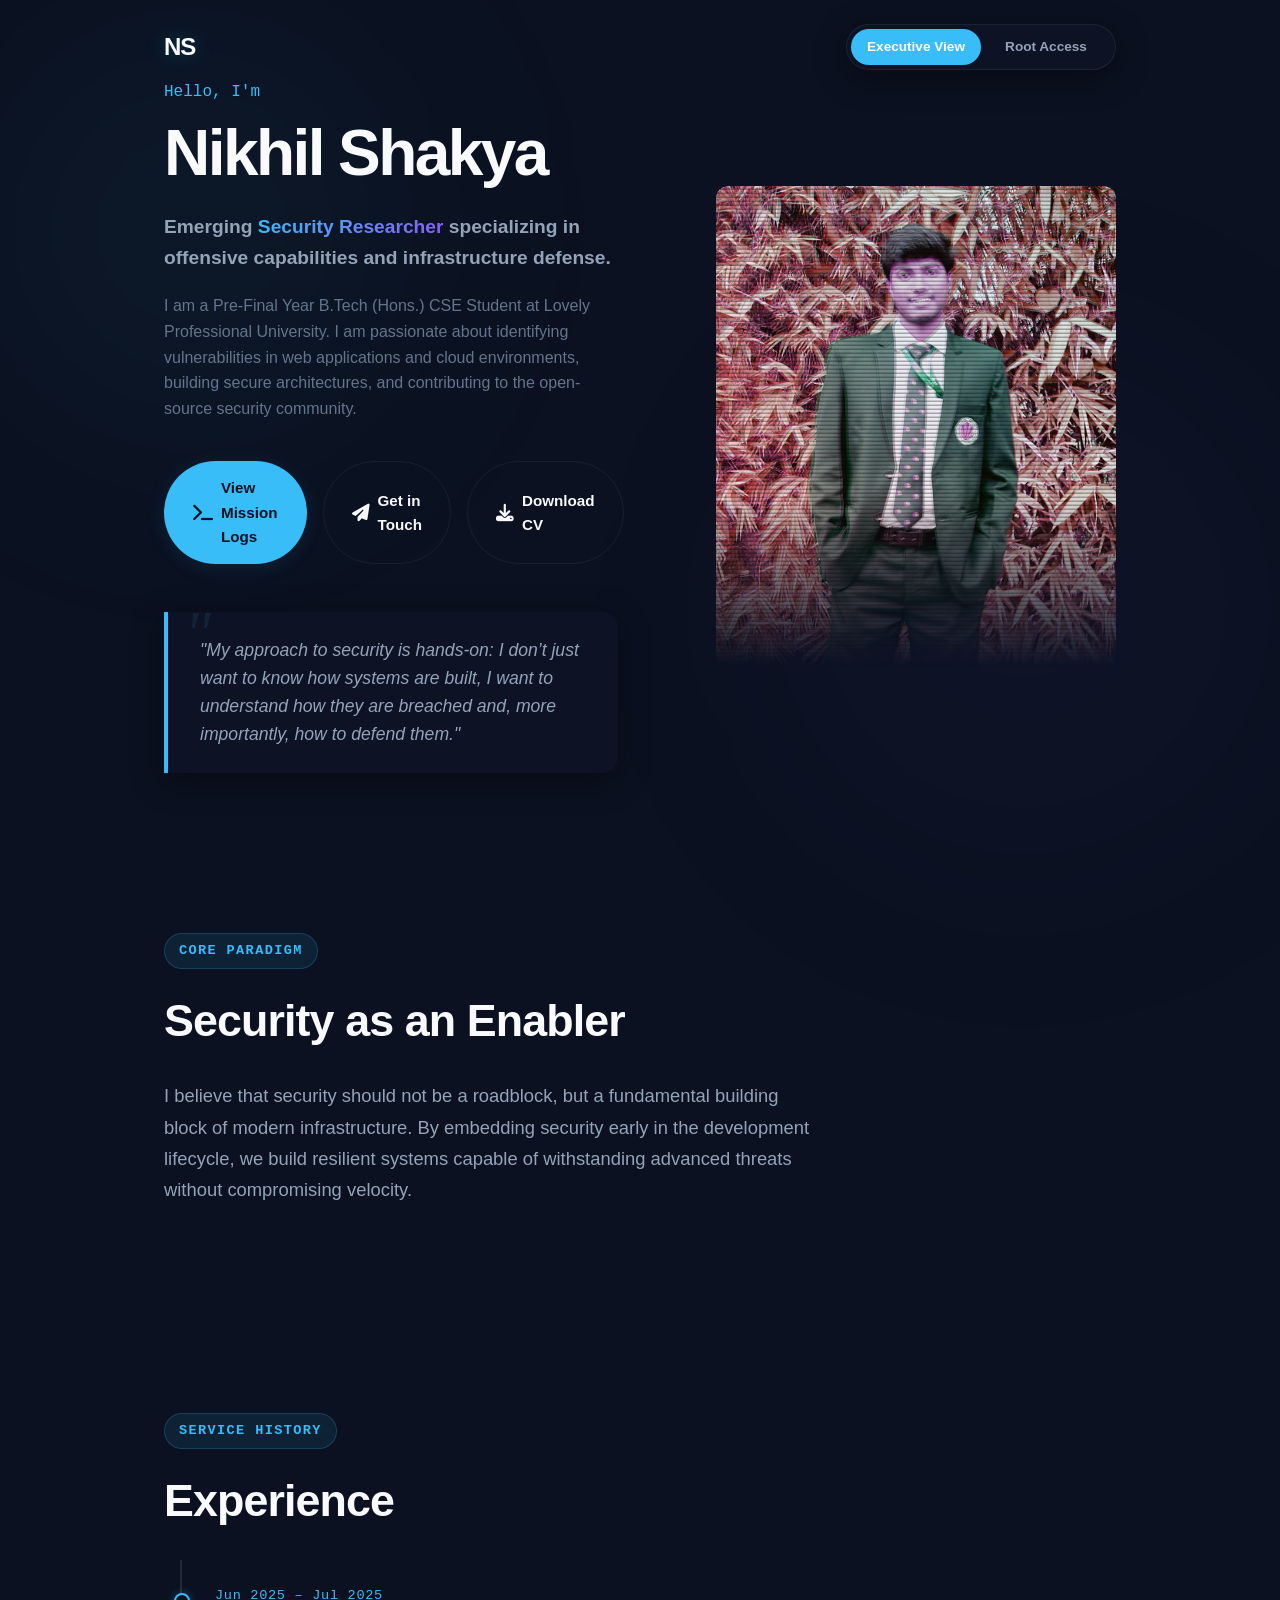
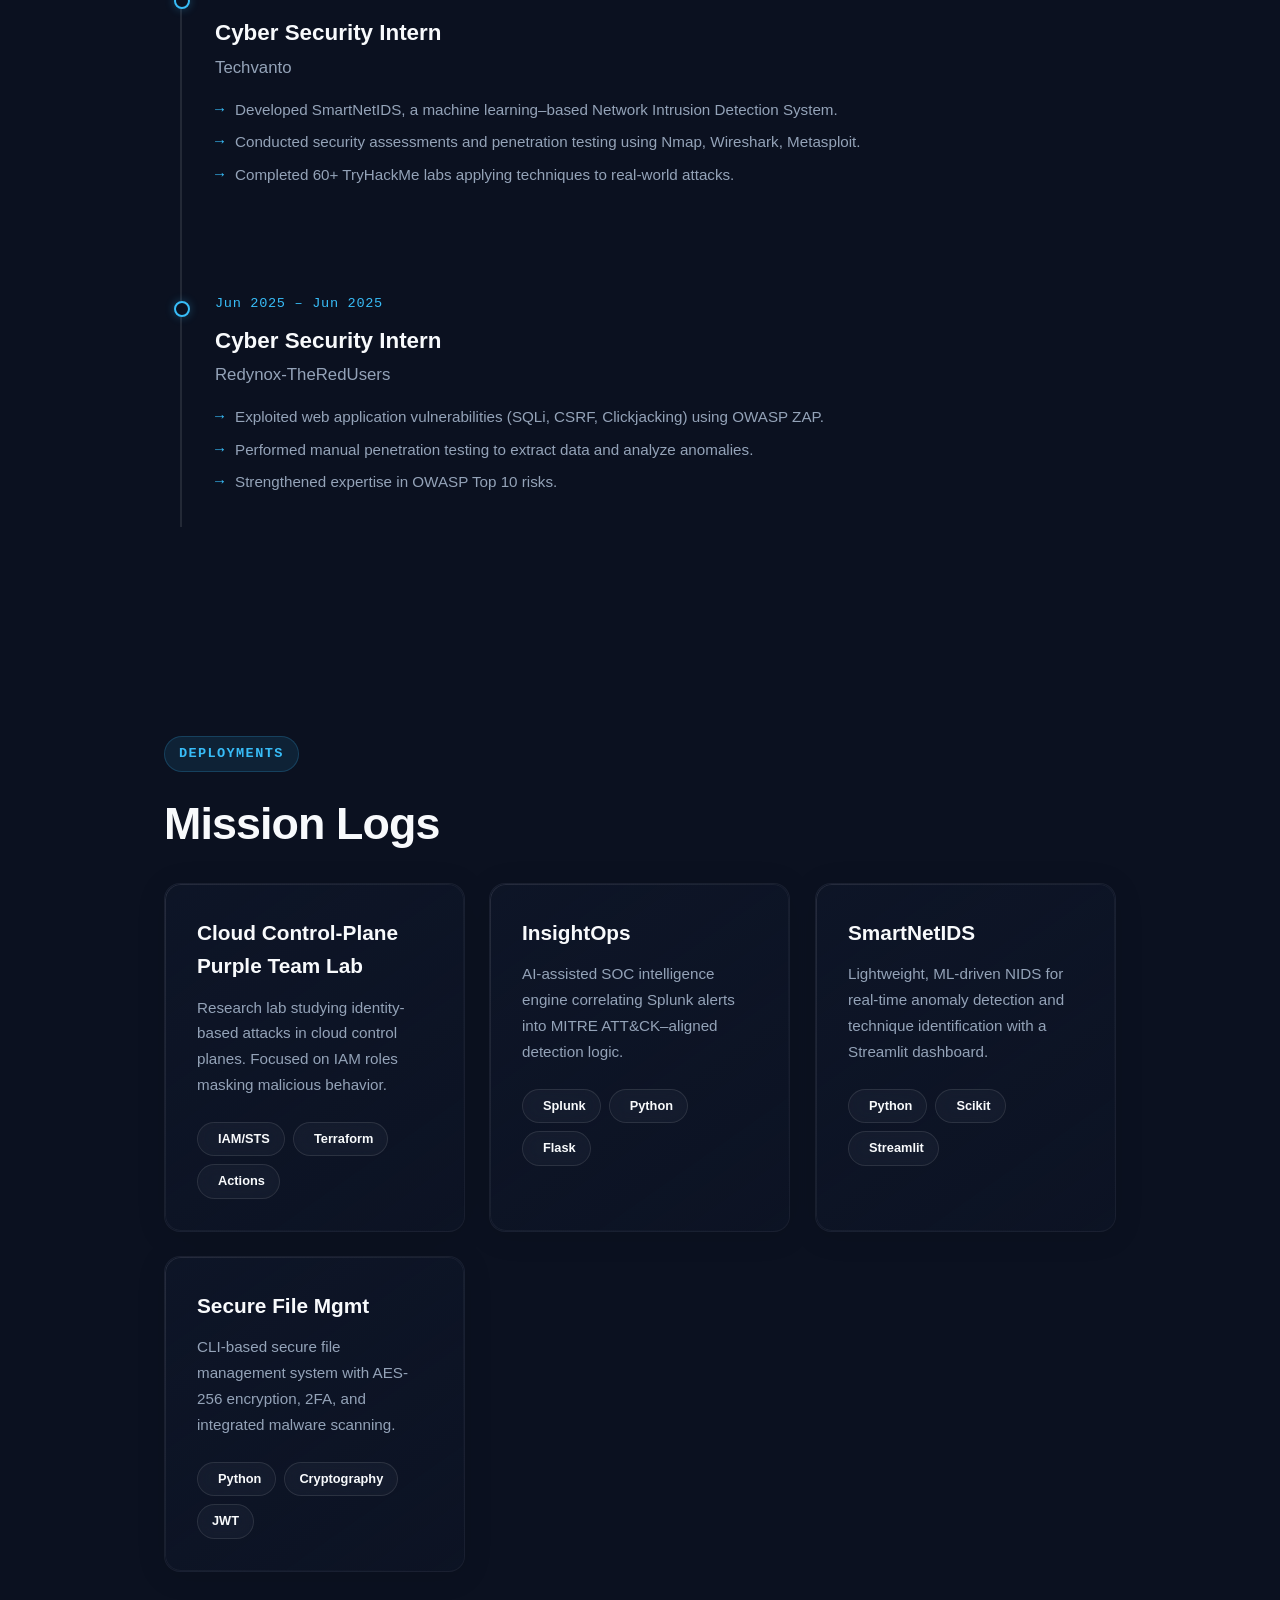
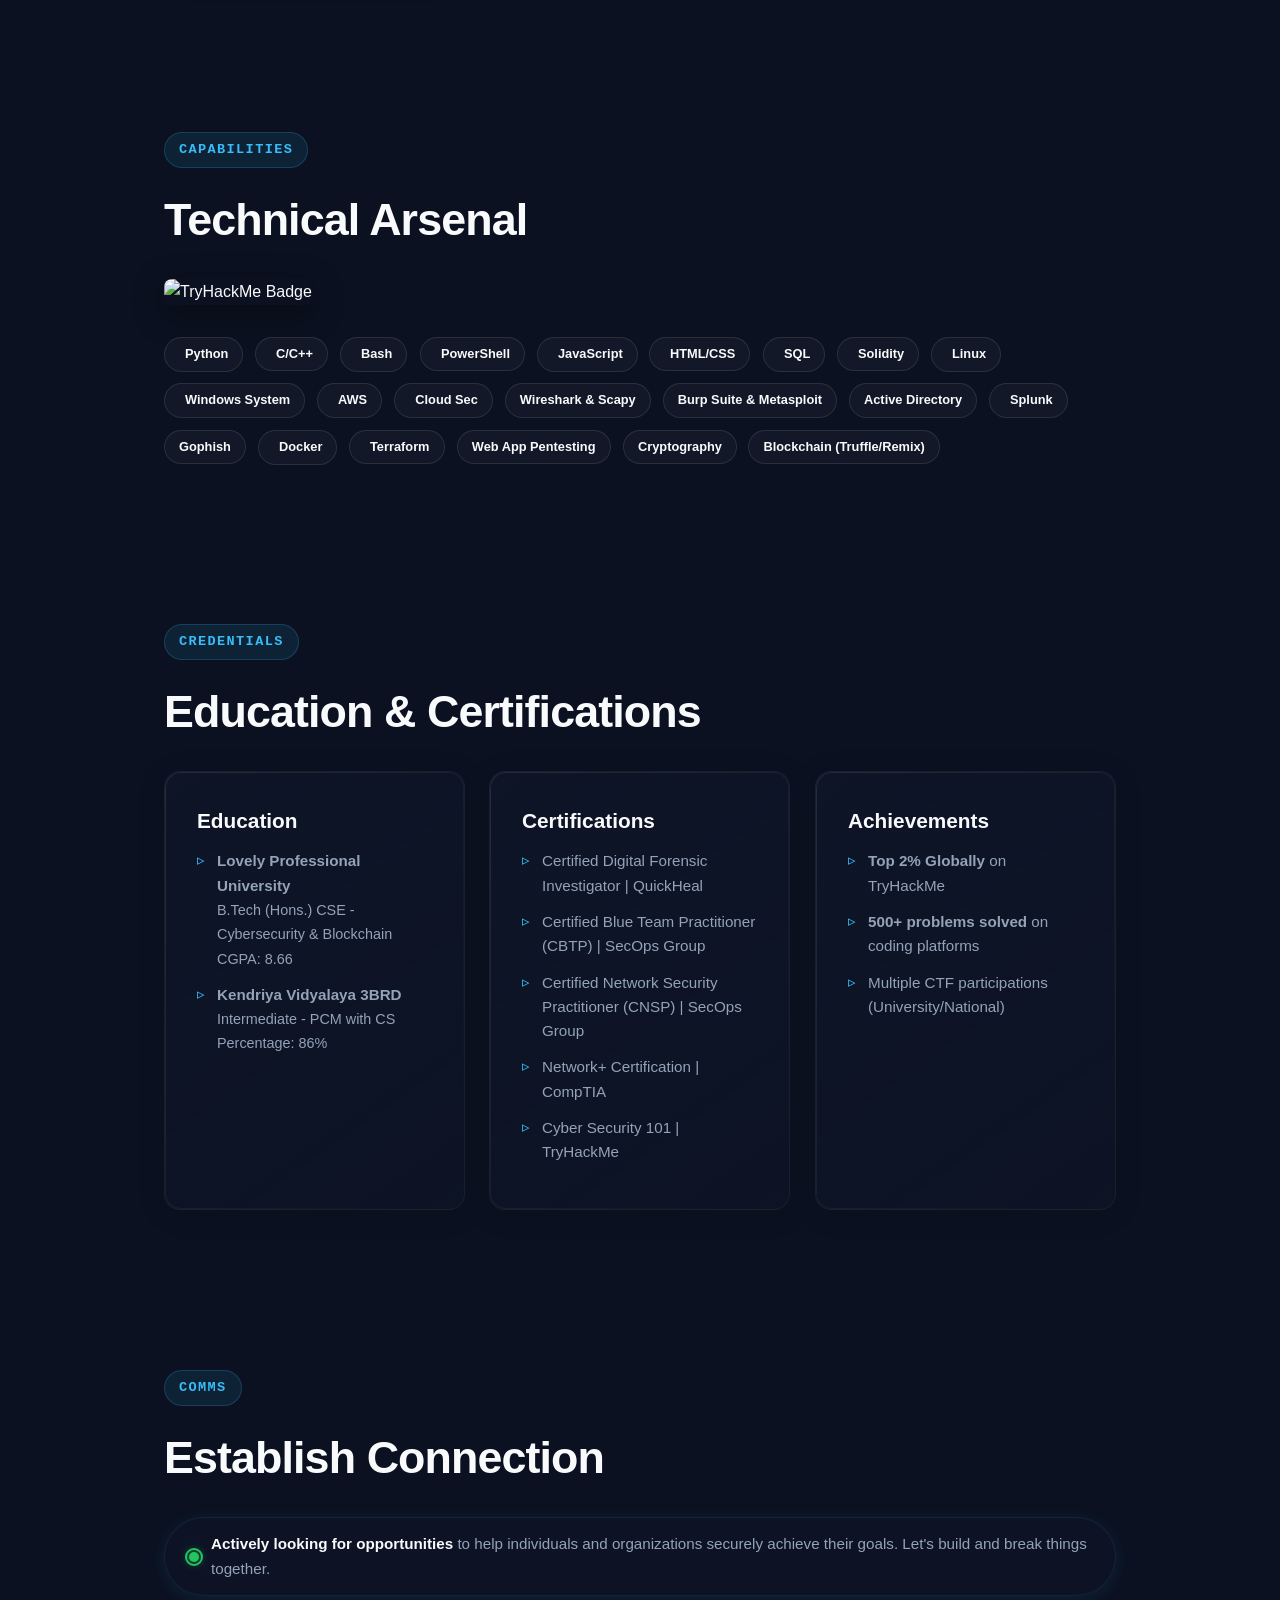
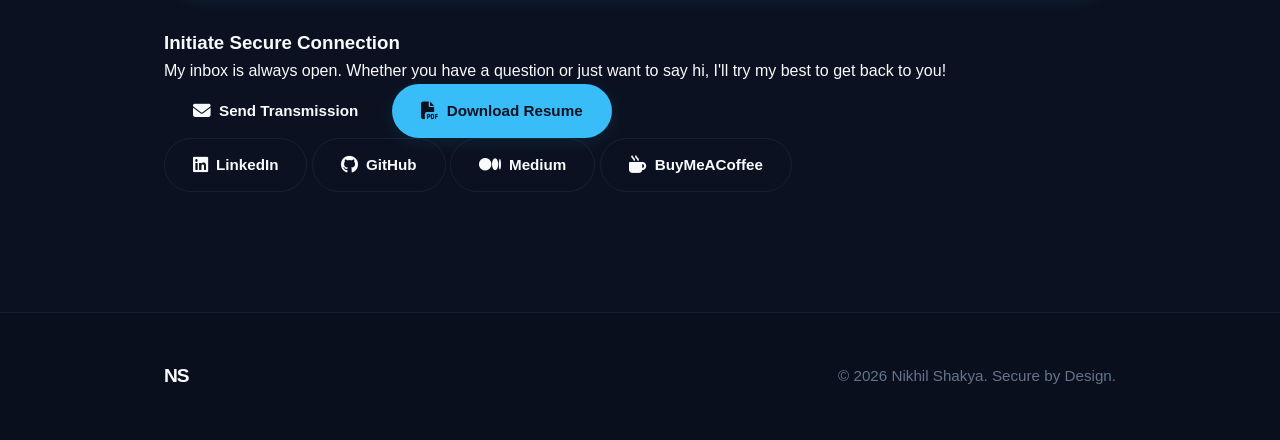
==== index.html @ d19424cf "feat: add 'Get in Touch' button and ensure CV opens in new tab" ====
<!DOCTYPE html>
<html lang="en">

<head>
    <meta charset="UTF-8">
    <meta name="viewport" content="width=device-width, initial-scale=1.0">
    <!-- Security Headers (Fallback for non-Netlify hosting) -->
    <meta http-equiv="Content-Security-Policy"
        content="default-src 'self'; style-src 'self' 'unsafe-inline' https://fonts.googleapis.com https://cdn.jsdelivr.net https://cdnjs.cloudflare.com; font-src 'self' https://fonts.gstatic.com https://cdnjs.cloudflare.com https://cdn.jsdelivr.net; img-src 'self' data: https://tryhackme-badges.s3.amazonaws.com https://cdn.jsdelivr.net; script-src 'self';">
    <meta name="referrer" content="strict-origin-when-cross-origin">
    <meta http-equiv="X-XSS-Protection" content="1; mode=block">
    <meta http-equiv="X-Content-Type-Options" content="nosniff">
    <title>Nikhil Shakya | Aspiring Security Professional</title>
    <!-- Manifest for PWA Offline Support -->
    <link rel="manifest" href="manifest.json">
    <!-- Favicon & Touch Icons -->
    <link rel="icon" type="image/png" href="assets/favicon.png">
    <link rel="apple-touch-icon" href="assets/favicon.png">
    
    <!-- Open Graph SEO Details -->
    <meta property="og:title" content="Nikhil Shakya | Aspiring Security Professional">
    <meta property="og:description" content="Portfolio of Nikhil Shakya, a Pre-Final Year CSE Student specializing in Cloud Security, Pentesting, and IAM.">
    <meta property="og:image" content="https://0xlunatic.github.io/assets/og-image.png">
    <meta property="og:url" content="https://0xlunatic.github.io/">
    <meta property="og:type" content="website">
    <meta name="twitter:card" content="summary_large_image">
    <meta name="twitter:image" content="https://0xlunatic.github.io/assets/og-image.png">
    <link rel="stylesheet" href="style.css">
    <link
        href="https://fonts.googleapis.com/css2?family=Fira+Code:wght@400;600&family=Inter:wght@400;500;600;800&display=swap"
        rel="stylesheet">
    <link rel="stylesheet" type="text/css" href="https://cdn.jsdelivr.net/gh/devicons/devicon@latest/devicon.min.css" />
    <link rel="stylesheet" href="https://cdnjs.cloudflare.com/ajax/libs/font-awesome/6.4.0/css/all.min.css">
</head>

<body>
    <!-- Scroll Progress HUD -->
    <div class="scroll-progress" id="scrollProgress"></div>

    <!-- Loader -->
    <div id="loader" class="loader">
        <div class="loader-content">
            <div class="loader-bar"></div>
            <div class="loader-text">Initializing Identity Protocol...</div>
        </div>
    </div>

    <!-- Cursor Glow -->
    <div id="cursorGlow" class="cursor-glow"></div>

    <!-- Navigation / Mode Toggle -->
    <nav class="navbar" id="nav">
        <div class="nav-content">
            <div class="brand">NS</div>
            <div class="nav-controls">
                <button id="terminalBtn" class="magnetic root-only-btn" title="Open Terminal Emulator">
                    <svg viewBox="0 0 24 24" width="20" height="20" stroke="currentColor" stroke-width="2" fill="none">
                        <polyline points="4 17 10 11 4 5"></polyline>
                        <line x1="12" y1="19" x2="20" y2="19"></line>
                    </svg>
                </button>
                <div class="toggle-container magnetic">
                    <input type="checkbox" id="mode-toggle" class="toggle-checkbox">
                    <label for="mode-toggle" class="toggle-label">
                        <span class="toggle-text exec-text">Executive View</span>
                        <span class="toggle-text root-text">Root Access</span>
                        <div class="toggle-slider"></div>
                    </label>
                </div>
            </div>
        </div>
    </nav>

    <!-- Main Content -->
    <main class="container">
        <!-- Hero Section -->
        <section class="section hero scroll-reveal">
            <div class="hero-content">
                <div class="view-executive">
                    <p class="hero-greeting">Hello, I'm</p>
                    <h1 class="hero-title">Nikhil Shakya</h1>
                    <h2 class="hero-subtitle">Emerging <span class="gradient-text">Security Researcher</span> specializing in offensive capabilities and infrastructure defense.</h2>
                    <p class="hero-intro">I am a Pre-Final Year B.Tech (Hons.) CSE Student at Lovely Professional University. I am passionate about identifying vulnerabilities in web applications and cloud environments, building secure architectures, and contributing to the open-source security community.</p>
                    <div class="hero-actions">
                        <a href="#projects" class="btn btn-primary magnetic"><i class="fas fa-terminal blink"></i> View Mission Logs</a>
                        <a href="#contact" class="btn btn-ghost magnetic"><i class="fas fa-paper-plane"></i> Get in Touch</a>
                        <a href="./assets/Nikhil_Shakya_CV.pdf" target="_blank" rel="noopener noreferrer" class="btn btn-ghost magnetic"><i class="fas fa-download"></i> Download CV</a>
                    </div>
                    <div class="hero-quote scroll-reveal">
                        "My approach to security is hands-on: I don’t just want to know how systems are built, I want to
                        understand how they are breached and, more importantly, how to defend them."
                    </div>
                </div>

                <div class="view-root">
                    <div class="terminal-block">
                        <div class="term-header">
                            <span class="dot red"></span><span class="dot yellow"></span><span class="dot green"></span>
                            <span class="term-title">bash - aws_iam_policy.json</span>
                        </div>
                        <div class="term-body" data-typewriter>
                            {
  "Version": "2012-10-17",
  "Statement": [
    {
      "Effect": "Allow",
      "Principal": { "User": "Candidate_Nikhil_Shakya" },
      "Action": [
        "placement:DemonstrateExcellence",
        "internship:LearnAndAdapt",
        "security:ProtectSystems"
      ],
      "Resource": "arn:aws:enterprise::systems/*"
    }
  ]
}</div><span class="typewriter-cursor">_</span>
                    </div>
                </div>
            </div>

            <!-- Hero Portrait -->
            <div class="hero-visual">
                <div class="cyber-portrait" style="--portrait: url('assets/portrait.jpg');">
                    <img src="assets/portrait.jpg" alt="Nikhil Shakya" class="portrait-base" loading="lazy" />
                    <div class="portrait-overlay"></div>
                    <div class="scanlines"></div>
                </div>
            </div>
        </section>

        <!-- Philosophy Section -->
        <section id="philosophy" class="section scroll-reveal">
            <div class="section-label">Core Paradigm</div>
            <div class="view-executive">
                <h2 class="section-title">Security as an Enabler</h2>
                <p class="section-desc">I believe that security should not be a roadblock, but a fundamental building
                    block of modern infrastructure. By embedding security early in the development lifecycle, we build
                    resilient systems capable of withstanding advanced threats without compromising velocity.</p>
            </div>
            <div class="view-root">
                <h2 class="section-title">core_truth.md</h2>
                <div class="term-output">
                    <span class="cmd-line">root@ns-sec:~$</span> cat philosophy.txt<br>
                    <span class="output-green">[+] Analysis complete.</span><br>
                    Security is a continuous state of structured paranoia.<br>
                    To defend a system, you must first understand how to break it.<br>
                    Shift-left is mandatory. Perimeter defense is obsolete.<br>
                    Assume breach. Validate everything. Trust minimal.
                </div>
            </div>
        </section>

        <!-- Experience Section -->
        <section id="experience" class="section scroll-reveal">
            <div class="section-label">Service History</div>
            <h2 class="section-title">Experience</h2>

            <div class="view-executive">
                <div class="timeline">
                    <div class="timeline-item">
                        <div class="timeline-meta">Jun 2025 – Jul 2025</div>
                        <h3 class="timeline-title">Cyber Security Intern</h3>
                        <div class="timeline-org">Techvanto</div>
                        <ul class="timeline-details">
                            <li>Developed SmartNetIDS, a machine learning–based Network Intrusion Detection System.</li>
                            <li>Conducted security assessments and penetration testing using Nmap, Wireshark,
                                Metasploit.</li>
                            <li>Completed 60+ TryHackMe labs applying techniques to real-world attacks.</li>
                        </ul>
                    </div>
                    <div class="timeline-item">
                        <div class="timeline-meta">Jun 2025 – Jun 2025</div>
                        <h3 class="timeline-title">Cyber Security Intern</h3>
                        <div class="timeline-org">Redynox-TheRedUsers</div>
                        <ul class="timeline-details">
                            <li>Exploited web application vulnerabilities (SQLi, CSRF, Clickjacking) using OWASP ZAP.
                            </li>
                            <li>Performed manual penetration testing to extract data and analyze anomalies.</li>
                            <li>Strengthened expertise in OWASP Top 10 risks.</li>
                        </ul>
                    </div>
                </div>
            </div>

            <div class="view-root">
                <div class="term-output">
                    <span class="cmd-line">root@ns-sec:~$</span> tail -n 10 /var/log/career.log<br>
                    <span class="output-green">[Techvanto]</span> 2025-06: Developed ML-based IDS. Executed pentesting
                    with Nmap/Metasploit. Completed 60+ THM labs.<br>
                    <span class="output-green">[Redynox]</span> 2025-06: Exploited OWASP Top 10 web vulnerabilities
                    (SQLi, CSRF). Analyzed application security posture.
                </div>
            </div>
        </section>

        <!-- Projects Section -->
        <section id="projects" class="section scroll-reveal">
            <div class="section-label">Deployments</div>
            <h2 class="section-title">Mission Logs</h2>

            <div class="grid">
                <!-- Project 1 -->
                <div class="card service-card scroll-reveal">
                    <div class="view-executive">
                        <h3>Cloud Control-Plane Purple Team Lab</h3>
                        <p>Research lab studying identity-based attacks in cloud control planes. Focused on IAM roles
                            masking malicious behavior.</p>
                        <div class="tags">
                            <span><i class="devicon-amazonwebservices-plain-wordmark"></i> IAM/STS</span>
                            <span><i class="devicon-terraform-plain"></i> Terraform</span>
                            <span><i class="devicon-githubactions-plain"></i> Actions</span>
                        </div>
                    </div>
                    <div class="view-root">
                        <h3>target_01: PurpleCloud</h3>
                        <div class="term-output small">
                            [EXEC] init DevOps Pipeline<br>
                            > Provisioning EC2 & S3<br>
                            > Emulating IAM AssumeRole<br>
                            <span class="output-red">ALERT: Identity misuse detected in CloudTrail.</span>
                        </div>
                    </div>
                </div>

                <!-- Project 2 -->
                <a href="https://github.com/Nikhil0905/InsightOps" target="_blank" rel="noopener noreferrer"
                    class="card service-card scroll-reveal">
                    <div class="view-executive">
                        <h3>InsightOps</h3>
                        <p>AI-assisted SOC intelligence engine correlating Splunk alerts into MITRE ATT&CK–aligned
                            detection logic.</p>
                        <div class="tags">
                            <span><i class="devicon-splunk-original"></i> Splunk</span>
                            <span><i class="devicon-python-plain"></i> Python</span>
                            <span><i class="devicon-flask-plain"></i> Flask</span>
                        </div>
                    </div>
                    <div class="view-root">
                        <h3>target_02: InsightOps</h3>
                        <div class="term-output small">
                            [EXEC] init HEC Pipeline<br>
                            > Ingesting Splunk alerts<br>
                            > Evaluating risk score (0-100)<br>
                            <span class="output-red">ALERT: Exploit attempt mitigated.</span>
                        </div>
                    </div>
                </a>

                <!-- Project 3 -->
                <a href="https://github.com/Nikhil0905/SmartNetIDS" target="_blank" rel="noopener noreferrer"
                    class="card service-card scroll-reveal">
                    <div class="view-executive">
                        <h3>SmartNetIDS</h3>
                        <p>Lightweight, ML-driven NIDS for real-time anomaly detection and technique identification with
                            a Streamlit dashboard.</p>
                        <div class="tags">
                            <span><i class="devicon-python-plain"></i> Python</span>
                            <span><i class="devicon-scikitlearn-plain"></i> Scikit</span>
                            <span><i class="devicon-streamlit-plain"></i> Streamlit</span>
                        </div>
                    </div>
                    <div class="view-root">
                        <h3>target_03: SmartNetIDS</h3>
                        <div class="term-output small">
                            Loading Isolation Forest...<br>
                            Capturing interface eth0<br>
                            Analyzing pcap payloads...<br>
                            <span class="output-green">Traffic baseline normal.</span>
                        </div>
                    </div>
                </a>

                <!-- Project 4 -->
                <a href="https://github.com/Nikhil0905/Secure-File-Management-System" target="_blank" rel="noopener noreferrer"
                    class="card service-card scroll-reveal">
                    <div class="view-executive">
                        <h3>Secure File Mgmt</h3>
                        <p>CLI-based secure file management system with AES-256 encryption, 2FA, and integrated malware
                            scanning.</p>
                        <div class="tags">
                            <span><i class="devicon-python-plain"></i> Python</span>
                            <span>Cryptography</span>
                            <span>JWT</span>
                        </div>
                    </div>
                    <div class="view-root">
                        <h3>target_04: SecureFS</h3>
                        <div class="term-output small">
                            > Generating session JWT<br>
                            > Verifying Pyotp 2FA<br>
                            > Encrypting blob (AES-256)<br>
                            status: CIPHERTEXT_SECURE
                        </div>
                    </div>
                </a>
            </div>
        </section>

        <!-- Skills Section -->
        <section id="skills" class="section scroll-reveal">
            <div class="section-label">Capabilities</div>
            <h2 class="section-title">Technical Arsenal</h2>

            <div class="view-executive">
                <div class="thm-container">
                    <a href="https://tryhackme.com/p/0xLunatic" target="_blank" rel="noopener noreferrer">
                        <img src="https://tryhackme-badges.s3.amazonaws.com/0xLunatic.png" alt="TryHackMe Badge"
                            class="thm-badge" loading="lazy" />
                    </a>
                </div>
                <div class="skill-tags">
                    <span><i class="devicon-python-plain colored"></i> Python</span>
                    <span><i class="devicon-cplusplus-plain colored"></i> C/C++</span>
                    <span><i class="devicon-bash-plain colored"></i> Bash</span>
                    <span><i class="devicon-powershell-plain colored"></i> PowerShell</span>
                    <span><i class="devicon-javascript-plain colored"></i> JavaScript</span>
                    <span><i class="devicon-html5-plain colored"></i> HTML/CSS</span>
                    <span><i class="devicon-azuresqldatabase-plain colored"></i> SQL</span>
                    <span><i class="devicon-solidity-plain colored"></i> Solidity</span>
                    <span><i class="devicon-linux-plain colored"></i> Linux</span>
                    <span><i class="devicon-windows8-original colored"></i> Windows System</span>
                    <span><i class="devicon-amazonwebservices-plain-wordmark colored"></i> AWS</span>
                    <span><i class="devicon-googlecloud-plain colored"></i> Cloud Sec</span>
                    <span>Wireshark & Scapy</span>
                    <span>Burp Suite & Metasploit</span>
                    <span>Active Directory</span>
                    <span><i class="devicon-splunk-original colored"></i> Splunk</span>
                    <span>Gophish</span>
                    <span><i class="devicon-docker-plain colored"></i> Docker</span>
                    <span><i class="devicon-terraform-plain colored"></i> Terraform</span>
                    <span>Web App Pentesting</span>
                    <span>Cryptography</span>
                    <span>Blockchain (Truffle/Remix)</span>
                </div>
            </div>

            <div class="view-root">
                <div class="terminal-block">
                    <div class="term-header">
                        <span class="dot red"></span><span class="dot yellow"></span><span class="dot green"></span>
                        <span class="term-title">nmap -sV -p- nikhil.local</span>
                    </div>
                    <div class="term-body" data-typewriter>
                        Starting Nmap 7.93 ( https://nmap.org )
                        Nmap scan report for target (127.0.0.1)
                        Host is up (0.00013s latency).

                        PORT STATE SERVICE VERSION
                        22/tcp open ssh Scripting / Bash / PowerShell
                        80/tcp open http Web App Pentesting / OWASP
                        443/tcp open https Applied Cryptography / AES-256
                        53/tcp open domain Networking / Wireshark / Scapy
                        3306/tcp open mysql DBMS / SQL Integration
                        8080/tcp open proxy Burp Suite / Metasploit
                        8443/tcp open kubernetes DevOps / Docker / Terraform
                        8545/tcp open rpc Blockchain / Solidity / Truffle
                        9090/tcp open zeus-admin Cloud Infra (AWS / AD / Splunk)

                        Nmap done: 1 IP address (1 host up) scanned in 1.42 seconds</div><span
                        class="typewriter-cursor">_</span>
                </div>
            </div>
        </section>

        <!-- Certifications & Education Section -->
        <section id="education" class="section scroll-reveal">
            <div class="section-label">Credentials</div>
            <h2 class="section-title">Education & Certifications</h2>

            <div class="grid">
                <!-- Education -->
                <div class="card service-card scroll-reveal">
                    <div class="view-executive">
                        <h3>Education</h3>
                        <ul class="simple-list">
                            <li>
                                <strong>Lovely Professional University</strong><br>
                                <span style="font-size:0.9rem; color:var(--text-secondary);">B.Tech (Hons.) CSE -
                                    Cybersecurity & Blockchain<br>CGPA: 8.66</span>
                            </li>
                            <li style="margin-top:12px;">
                                <strong>Kendriya Vidyalaya 3BRD</strong><br>
                                <span style="font-size:0.9rem; color:var(--text-secondary);">Intermediate - PCM with
                                    CS<br>Percentage: 86%</span>
                            </li>
                        </ul>
                    </div>
                    <div class="view-root">
                        <h3>sys.edu_records</h3>
                        <div class="term-output small">
                            [LPU] B.Tech CSE sec/blockchain<br>
                            => Status: ACTIVE<br>
                            => Hash_Score: 8.66<br><br>
                            [KV] Intermediate PCM<br>
                            => Status: VERIFIED (86%)
                        </div>
                    </div>
                </div>

                <!-- Certifications -->
                <div class="card service-card scroll-reveal">
                    <div class="view-executive">
                        <h3>Certifications</h3>
                        <ul class="simple-list">
                            <li>Certified Digital Forensic Investigator | QuickHeal</li>
                            <li>Certified Blue Team Practitioner (CBTP) | SecOps Group</li>
                            <li>Certified Network Security Practitioner (CNSP) | SecOps Group</li>
                            <li>Network+ Certification | CompTIA</li>
                            <li>Cyber Security 101 | TryHackMe</li>
                        </ul>
                    </div>
                    <div class="view-root">
                        <h3>sys.certs</h3>
                        <div class="term-output small">
                            Importing trust anchors...<br>
                            - root_CDFI: QuickHeal (Trusted)<br>
                            - root_CBTP: SecOps (Trusted)<br>
                            - root_CNSP: SecOps (Trusted)<br>
                            - root_Network+: CompTIA (Trusted)<br>
                            Digital signatures valid.
                        </div>
                    </div>
                </div>

                <!-- Achievements -->
                <div class="card service-card scroll-reveal">
                    <div class="view-executive">
                        <h3>Achievements</h3>
                        <ul class="simple-list">
                            <li><strong>Top 2% Globally</strong> on TryHackMe</li>
                            <li><strong>500+ problems solved</strong> on coding platforms</li>
                            <li>Multiple CTF participations (University/National)</li>
                        </ul>
                    </div>
                    <div class="view-root">
                        <h3>sys.metrics</h3>
                        <div class="term-output small">
                            > Querying global_rank...<br>
                            <span class="output-green">TryHackMe: Top 2%</span><br>
                            > Parsing algo_stats...<br>
                            <span class="output-green">Problems Solved: >500</span><br>
                            > CTF flags captured: MULTIPLE
                        </div>
                    </div>
                </div>
            </div>
        </section>

        <!-- Contact Section -->
        <section id="contact" class="section scroll-reveal">
            <div class="section-label">Comms</div>
            <h2 class="section-title">Establish Connection</h2>

            <div class="view-executive">
                <div class="status-pill status-pill-glow">
                    <span class="status-pulse"></span>
                    <span class="status-text"><strong>Actively looking for opportunities</strong> to help individuals
                        and organizations securely achieve their goals. Let's build and break things together.</span>
                </div>
                <div class="contact-card reveal">
                    <h3>Initiate Secure Connection</h3>
                    <p>My inbox is always open. Whether you have a question or just want to say hi, I'll try my best to get back to you!</p>
                    <a href="mailto:nikhilshakya0905@gmail.com" class="btn btn-outline magnetic"><i class="fas fa-envelope"></i> Send Transmission</a>
                    <a href="assets/Nikhil_Shakya_CV.pdf" class="btn btn-primary magnetic" download><i class="fas fa-file-pdf"></i> Download Resume</a>
                </div>    <a href="https://linkedin.com/in/nikhilshakya0905/" class="btn btn-ghost magnetic" target="_blank" rel="noopener noreferrer"><i
                            class="fa-brands fa-linkedin"></i> LinkedIn</a>
                    <a href="https://github.com/Nikhil0905/" class="btn btn-ghost magnetic" target="_blank" rel="noopener noreferrer"><i
                            class="fa-brands fa-github"></i> GitHub</a>
                    <a href="https://medium.com/@nikhilshakya0905" class="btn btn-ghost magnetic" target="_blank" rel="noopener noreferrer"><i
                            class="fa-brands fa-medium"></i> Medium</a>
                    <a href="https://buymeacoffee.com/0xlunatic" class="btn btn-ghost magnetic" target="_blank" rel="noopener noreferrer"><i
                            class="fa-solid fa-mug-hot"></i> BuyMeACoffee</a>
                </div>
            </div>

            <div class="view-root">
                <div class="term-output">
                    <span class="cmd-line">root@ns-sec:~$</span> nc -zv contact.ns.local 443<br>
                    Connection to contact.ns.local 443 port [tcp/https] succeeded!<br>
                    > <span class="output-green">Status: OPEN_FOR_OPS</span><br>
                    > <a href="mailto:nikhilshakya0905@gmail.com" class="output-green">[ initiate SMTP payload :
                        nikhilshakya0905@gmail.com ]</a><br>
                    > <a href="tel:+919872408318" class="output-green">[ initiate voice comms: +91-9872408318 ]</a><br>
                    > <a href="https://github.com/Nikhil0905/" class="output-green">[ clone remote repository ]</a>
                </div>
            </div>
        </section>
    </main>

    <!-- Interactive Terminal Overlay -->
    <div id="terminalOverlay" class="terminal-overlay">
        <div class="terminal-window">
            <div class="terminal-titlebar">
                <div class="terminal-dots">
                    <span></span><span></span><span></span>
                </div>
                <div class="terminal-title">nikhil@root-access ~ </div>
                <button id="terminalClose" class="terminal-close">&times;</button>
            </div>
            <div class="terminal-body" id="terminalBody">
                <div id="terminalOutput" class="terminal-output"></div>
                <div class="terminal-input-line">
                    <span class="terminal-prompt">
                        <span class="prompt-user">guest@ns</span>:<span class="prompt-path">~</span>$
                    </span>
                    <input type="text" id="terminalInput" class="terminal-input" autocomplete="off" spellcheck="false"
                        autofocus>
                </div>
            </div>
        </div>
    </div>

    <!-- Footer -->
    <footer class="footer">
        <div class="container footer-inner">
            <div class="footer-logo">NS</div>
            <div class="footer-copy">&copy; 2026 Nikhil Shakya. Secure by Design.</div>
        </div>
    </footer>

    <script src="script.js"></script>

    <!-- [HONEYPOT] Hidden Admin Portal Reference for automated scanners to find -->
    <!-- <a href="/admin-portal.html" style="display:none;" rel="nofollow">Admin Portal</a> -->
</body>

</html>
---- style.css ----
/* 
   THEME TOKENS 
*/
:root {
    /* Executive View (Midnight Cyber / Premium) */
    --bg: #0b1120;
    --bg-elevated: rgba(30, 41, 59, 0.7);
    --bg-card: rgba(15, 23, 42, 0.6);
    --border: rgba(148, 163, 184, 0.1);
    --border-hover: rgba(56, 18df, 248, 0.4);
    --text: #f8fafc;
    --text-secondary: #94a3b8;
    --text-muted: #64748b;
    
    --accent: #38bdf8;
    --accent-glow: rgba(56, 189, 248, 0.3);
    --accent-dim: rgba(56, 189, 248, 0.1);
    
    --shadow-card: 0 8px 32px rgba(0, 0, 0, 0.4);
    --shadow-hover: 0 16px 48px rgba(0, 0, 0, 0.6), inset 0 1px 1px rgba(255, 255, 255, 0.05);

    --font-sans: 'Inter', sans-serif;
    --font-mono: 'Fira Code', monospace;
    
    --cursor-glow: rgba(56, 189, 248, 0.15);
}

body.root-access {
    /* Root Access View (Dark/Hacker) */
    --bg: #050505;
    --bg-elevated: #0a0a0a;
    --bg-card: #0f0f0f;
    --border: rgba(0, 255, 0, 0.15);
    --border-hover: rgba(0, 255, 0, 0.4);
    --text: #e2e8f0;
    --text-secondary: #94a3b8;
    --text-muted: #475569;

    --accent: #00ff00;
    --accent-glow: rgba(0, 255, 0, 0.25);
    --accent-dim: rgba(0, 255, 0, 0.1);

    --shadow-card: 0 4px 24px rgba(0, 255, 0, 0.03);
    --shadow-hover: 0 16px 48px rgba(0, 255, 0, 0.12);
    
    --cursor-glow: rgba(0, 255, 0, 0.06);
}

/* BASE STYLES & VARIABLES */
::-webkit-scrollbar { width: 8px; }
::-webkit-scrollbar-track { background: var(--bg); }
::-webkit-scrollbar-thumb { background: var(--border); border-radius: 4px; }
::-webkit-scrollbar-thumb:hover { background: var(--accent); }
*, *::before, *::after { margin: 0; padding: 0; box-sizing: border-box; }

html { scroll-behavior: smooth; font-size: 16px; }

body {
    font-family: var(--font-sans);
    background: var(--bg);
    color: var(--text);
    line-height: 1.6;
    overflow-x: hidden;
    transition: background-color 0.4s ease, color 0.4s ease;
    position: relative;
    min-height: 100vh;
}

/* Custom Selection Color */
::selection {
    background: var(--accent);
    color: #0b1120;
}
body.root-access ::selection {
    color: #050505;
}

/* Scroll Progress HUD */
.scroll-progress {
    position: fixed;
    top: 0;
    left: 0;
    width: 0%;
    height: 3px;
    background: var(--accent);
    z-index: 9999;
    box-shadow: 0 0 15px var(--accent);
    transition: width 0.1s ease-out;
}
/* Ambient Background Glows */
body::before, body::after {
    content: ''; position: fixed; z-index: -1; pointer-events: none;
    border-radius: 50%; filter: blur(120px); opacity: 0.5;
    transition: all 0.5s ease;
}
body::before {
    top: -10%; left: -10%; width: 50vw; height: 50vw;
    background: radial-gradient(circle, rgba(56,189,248,0.15), transparent 70%);
}
body::after {
    bottom: -10%; right: -10%; width: 60vw; height: 60vw;
    background: radial-gradient(circle, rgba(139,92,246,0.1), transparent 70%);
}
body.root-access::before { background: radial-gradient(circle, rgba(0,255,0,0.1), transparent 70%); }
body.root-access::after { display: none; }

body.loading { overflow: hidden; }
a { color: inherit; text-decoration: none; }
.container { max-width: 1000px; margin: 0 auto; padding: 0 24px; }

/* GRADIENTS & UTILS */
.gradient-text {
    background: linear-gradient(135deg, var(--accent), #8b5cf6);
    -webkit-background-clip: text;
    -webkit-text-fill-color: transparent;
    background-clip: text;
}
body.root-access .gradient-text {
    background: linear-gradient(135deg, var(--accent), #ff003c);
    -webkit-background-clip: text;
    -webkit-text-fill-color: transparent;
    background-clip: text;
}

/* LOADER */
.loader {
    position: fixed; inset: 0; z-index: 9999;
    background: var(--bg);
    display: flex; align-items: center; justify-content: center;
    transition: opacity 0.8s ease, visibility 0.8s;
}
.loader.done { opacity: 0; visibility: hidden; pointer-events: none; }
.loader-content { text-align: center; }
.loader-bar {
    width: 200px; height: 2px;
    background: var(--border);
    margin: 0 auto 16px; position: relative; overflow: hidden;
}
.loader-bar::after {
    content: ''; position: absolute; left: 0; top: 0; height: 100%; width: 0;
    background: var(--accent);
    animation: loaderFill 1.2s cubic-bezier(0.16,1,0.3,1) forwards;
}
.loader-text {
    font-family: var(--font-mono); font-size: 0.8rem; color: var(--accent);
    letter-spacing: 0.1em; text-transform: uppercase;
}
@keyframes loaderFill { to { width: 100%; } }

/* CURSOR GLOW */
.cursor-glow {
    position: fixed; width: 600px; height: 600px;
    border-radius: 50%; pointer-events: none; z-index: 0;
    background: radial-gradient(circle, var(--cursor-glow) 0%, transparent 60%);
    transform: translate(-50%, -50%);
    opacity: 0; transition: opacity 0.4s, background 0.4s ease;
    will-change: left, top;
}
.cursor-glow.active { opacity: 1; }

/* SCROLL REVEAL - Enhanced with Scale and dynamic blur */
.scroll-reveal {
    opacity: 0; transform: translateY(40px) scale(0.96); filter: blur(8px);
    transition: opacity 0.9s cubic-bezier(0.16,1,0.3,1),
                transform 0.9s cubic-bezier(0.16,1,0.3,1),
                filter 0.9s cubic-bezier(0.16,1,0.3,1);
    will-change: opacity, transform, filter;
}
.scroll-reveal.visible { opacity: 1; transform: translateY(0) scale(1); filter: blur(0); }

/* NAV & TOGGLE */
.navbar {
    position: fixed; top: 0; left: 0; right: 0; z-index: 1000;
    padding: 24px 0; transition: all 0.4s ease;
}
.navbar.scrolled {
    background: var(--bg-card);
    backdrop-filter: blur(16px); -webkit-backdrop-filter: blur(16px);
    padding: 16px 0; border-bottom: 1px solid var(--border);
    box-shadow: 0 4px 30px rgba(0, 0, 0, 0.1);
}
.nav-content {
    max-width: 1000px; margin: 0 auto; padding: 0 24px;
    display: flex; justify-content: space-between; align-items: center;
}
.brand { font-size: 1.5rem; font-weight: 800; letter-spacing: -1px; text-shadow: 0 0 20px var(--accent-glow); }

.nav-controls { display: flex; align-items: center; gap: 16px; }

/* The Toggle */
.toggle-container {
    background: var(--bg-card); border: 1px solid var(--border);
    border-radius: 100px; padding: 4px; display: inline-block;
    box-shadow: var(--shadow-card);
}
.toggle-label {
    display: flex; position: relative; cursor: pointer;
    align-items: center; justify-content: space-between; width: 260px; height: 36px;
}
.toggle-checkbox { display: none; }
.toggle-slider {
    position: absolute; top: 0; left: 0; height: 100%; width: 50%;
    background: var(--accent); border-radius: 100px;
    transition: transform 0.4s cubic-bezier(0.16,1,0.3,1); z-index: 1;
}
.toggle-checkbox:checked + .toggle-label .toggle-slider { transform: translateX(100%); }
.toggle-text {
    flex: 1; text-align: center; z-index: 2; font-size: 0.85rem; font-weight: 600;
    transition: color 0.3s ease;
}
.exec-text { color: #fff; }
.root-text { color: var(--text-secondary); }
.toggle-checkbox:checked + .toggle-label .exec-text { color: var(--text-secondary); }
.toggle-checkbox:checked + .toggle-label .root-text { color: #000; }

body.root-access .toggle-container { background: #000; border-color: rgba(0,255,0,0.3); }

.root-only-btn {
    display: none; background: var(--bg-card); color: var(--accent);
    border: 1px solid var(--border); width: 44px; height: 44px;
    border-radius: 12px; align-items: center; justify-content: center;
    cursor: pointer; transition: all 0.3s ease; box-shadow: var(--shadow-card);
}
body.root-access .root-only-btn { display: flex; }
.root-only-btn:hover { background: var(--accent-dim); transform: scale(1.05); }

/* SECTIONS */
.section { padding: 80px 0; position: relative; z-index: 1; }
.section-label {
    display: inline-block;
    font-family: var(--font-mono); font-size: 0.85rem; font-weight: 600;
    color: var(--accent); text-transform: uppercase; letter-spacing: 0.1em;
    margin-bottom: 16px; padding: 6px 14px;
    background: rgba(56, 189, 248, 0.1);
    border: 1px solid rgba(56, 189, 248, 0.2);
    border-radius: 100px;
}
.section-title { font-size: 2.8rem; font-weight: 800; margin-bottom: 24px; letter-spacing: -0.02em; color: var(--text); }
.section-desc { font-size: 1.15rem; color: var(--text-secondary); max-width: 650px; margin-bottom: 48px; line-height: 1.7; }

/* DUAL MODE LOGIC */
.view-root { display: none; }
body.root-access .view-executive { display: none; }
body.root-access .view-root { display: block; animation: glitchReveal 0.4s ease forwards; }

@keyframes glitchReveal {
    0% { opacity: 0; filter: contrast(200%) hue-rotate(90deg); transform: translate(-2px, 2px); }
    50% { opacity: 0.8; filter: contrast(150%) hue-rotate(0deg); transform: translate(2px, -2px); }
    100% { opacity: 1; filter: none; transform: translate(0); }
}

/* HERO */
.hero { min-height: 90vh; display: flex; align-items: center; justify-content: space-between; gap: 48px; position: relative; }
.hero-content { flex: 1; min-width: 0; }
.hero-visual { flex: 0 0 450px; display: flex; justify-content: flex-end; }

@media (max-width: 1024px) {
    .hero { flex-direction: column; text-align: left; justify-content: center; }
    .hero-visual { display: none; } /* Hide on smaller screens */
}

/* CYBER PORTRAIT FX */
.cyber-portrait {
    position: relative;
    width: 400px;
    height: 480px;
    border-radius: 12px;
    overflow: hidden;
    /* Softly fade the bottom edge into the dark background */
    -webkit-mask-image: linear-gradient(to bottom, black 65%, transparent 100%);
    mask-image: linear-gradient(to bottom, black 65%, transparent 100%);
    box-shadow: 0 0 30px rgba(0, 0, 0, 0.5);
}
.portrait-base {
    width: 100%;
    height: 100%;
    object-fit: cover;
    filter: grayscale(70%) contrast(130%) brightness(80%);
}
.portrait-overlay {
    position: absolute;
    inset: 0;
    /* Red-blue duotone map */
    background: linear-gradient(45deg, rgba(255,0,50,0.3) 0%, rgba(0,200,255,0.3) 100%);
    mix-blend-mode: color; /* Maps to the greyscale beneath */
    pointer-events: none;
}
.scanlines {
    position: absolute;
    inset: 0;
    background: repeating-linear-gradient(
        to bottom,
        transparent 0,
        transparent 2px,
        rgba(0, 0, 0, 0.3) 3px,
        rgba(0, 0, 0, 0.3) 4px
    );
    pointer-events: none;
    z-index: 10;
}
/* RGB Aberration & Glitch */
.cyber-portrait::before, .cyber-portrait::after {
    content: '';
    position: absolute;
    inset: 0;
    background-image: var(--portrait);
    background-size: cover;
    background-position: center;
    mix-blend-mode: screen;
    pointer-events: none;
    opacity: 0.6;
}
.cyber-portrait::before {
    left: 4px;
    filter: hue-rotate(90deg) saturate(200%); /* cyan-ish shifted image */
    animation: glitchAnim 3s infinite linear alternate-reverse;
}
.cyber-portrait::after {
    left: -4px;
    filter: hue-rotate(-90deg) saturate(200%) brightness(1.2); /* red-ish shifted image */
    animation: glitchAnim2 4s infinite linear alternate-reverse;
}

@keyframes glitchAnim {
    0% { clip-path: inset(20% 0 80% 0); transform: translate(-2px, 0); }
    20% { clip-path: inset(60% 0 10% 0); transform: translate(2px, 0); }
    40% { clip-path: inset(40% 0 50% 0); transform: translate(-2px, 0); }
    60% { clip-path: inset(80% 0 5% 0); transform: translate(2px, 0); }
    80% { clip-path: inset(10% 0 70% 0); transform: translate(-1px, 0); }
    100% { clip-path: inset(30% 0 50% 0); transform: translate(1px, 0); }
}
@keyframes glitchAnim2 {
    0% { clip-path: inset(10% 0 60% 0); transform: translate(2px, 0); }
    20% { clip-path: inset(80% 0 5% 0); transform: translate(-2px, 0); }
    40% { clip-path: inset(30% 0 50% 0); transform: translate(2px, 0); }
    60% { clip-path: inset(50% 0 30% 0); transform: translate(-2px, 0); }
    80% { clip-path: inset(5% 0 80% 0); transform: translate(1px, 0); }
    100% { clip-path: inset(70% 0 10% 0); transform: translate(-1px, 0); }
}

.hero-greeting { font-family: var(--font-mono); color: var(--accent); margin-bottom: 12px; display: block; }
.hero-title { font-size: 4rem; font-weight: 800; line-height: 1.1; margin-bottom: 24px; letter-spacing: -0.04em; }
.hero-subtitle { font-size: 1.2rem; color: var(--text-secondary); max-width: 600px; margin-bottom: 20px; }
.hero-intro { font-size: 1rem; color: var(--text-muted); max-width: 580px; margin-bottom: 40px; line-height: 1.6; }

.btn {
    display: inline-flex; align-items: center; justify-content: center; gap: 8px;
    padding: 14px 28px; border-radius: 100px; font-weight: 600; font-size: 0.95rem;
    transition: all 0.4s cubic-bezier(0.16,1,0.3,1); cursor: pointer; border: 1px solid transparent;
}
.btn i { font-size: 1.1rem; }
.btn-primary { background: var(--accent); color: var(--bg); box-shadow: 0 4px 20px var(--accent-dim); }
.btn-primary:hover { transform: translateY(-3px); box-shadow: 0 8px 30px var(--accent-glow); }
.btn-ghost { background: transparent; border-color: var(--border); color: var(--text); }
.btn-ghost:hover { border-color: var(--accent); background: var(--accent-dim); transform: translateY(-3px); }
.hero-actions { display: flex; gap: 16px; margin-bottom: 48px; }

.hero-quote {
    position: relative; padding: 24px 32px; margin-top: 32px; max-width: 600px;
    font-size: 1.1rem; font-style: italic; color: var(--text-secondary);
    background: var(--bg-card); border-left: 4px solid var(--accent);
    border-radius: 0 16px 16px 0; backdrop-filter: blur(16px);
    box-shadow: var(--shadow-card);
}
.hero-quote::before {
    content: '"'; position: absolute; top: -10px; left: 16px;
    font-size: 4rem; font-family: serif; color: var(--accent-dim); line-height: 1; pointer-events: none;
}

/* STATUS PILL */
.status-pill {
    display: inline-flex; align-items: center; gap: 12px;
    background: var(--bg-card); border: 1px solid var(--border);
    padding: 14px 24px; border-radius: 100px; margin-bottom: 32px;
    font-size: 0.95rem; color: var(--text-secondary);
    box-shadow: var(--shadow-card); backdrop-filter: blur(8px);
}
.status-pill-glow { border-color: var(--accent-dim); box-shadow: 0 4px 20px var(--accent-dim); }
.status-pulse {
    width: 10px; height: 10px; background: #22c55e; border-radius: 50%;
    position: relative; flex-shrink: 0; box-shadow: 0 0 10px #22c55e;
}
.status-pulse::after {
    content: ''; position: absolute; inset: -4px;
    border: 2px solid #22c55e; border-radius: 50%;
    animation: statusPulse 2s infinite cubic-bezier(0.16,1,0.3,1);
}
@keyframes statusPulse {
    0% { transform: scale(1); opacity: 1; }
    100% { transform: scale(2.5); opacity: 0; }
}
.status-text strong { color: var(--text); }

/* TERMINAL BLOCKS (Static ones in sections) */
.terminal-block {
    background: var(--bg-card); border: 1px solid var(--border); border-radius: 12px;
    overflow: hidden; font-family: var(--font-mono); font-size: 0.9rem;
    box-shadow: var(--shadow-card);
}
.term-header {
    background: rgba(255, 255, 255, 0.05); border-bottom: 1px solid var(--border);
    padding: 12px 16px; display: flex; align-items: center; gap: 8px;
}
.dot { width: 12px; height: 12px; border-radius: 50%; }
.dot.red { background: #ff5f56; }
.dot.yellow { background: #ffbd2e; }
.dot.green { background: #27c93f; }
.term-title { margin-left: auto; margin-right: auto; color: var(--text-muted); font-size: 0.8rem; }
.term-body { padding: 24px; color: var(--text); white-space: pre-wrap; line-height: 1.6; display: inline;}
.typewriter-cursor { color: var(--accent); animation: blink 1s step-end infinite; }
.typewriter-cursor.done { opacity: 0; }
@keyframes blink { 50% { opacity: 0; } }

/* CARDS & GRIDS */
.grid { display: grid; grid-template-columns: repeat(auto-fit, minmax(300px, 1fr)); gap: 24px; }
.card {
    background: linear-gradient(145deg, rgba(15, 23, 42, 0.7) 0%, rgba(15, 23, 42, 0.4) 100%);
    border: 1px solid rgba(255, 255, 255, 0.05); border-radius: 16px;
    padding: 32px; transition: all 0.6s cubic-bezier(0.16,1,0.3,1); position: relative;
    overflow: hidden; display: block; box-shadow: 0 4px 30px rgba(0, 0, 0, 0.1);
    backdrop-filter: blur(20px); -webkit-backdrop-filter: blur(20px);
}
a.card { cursor: pointer; }
a.card .view-executive h3 { transition: color 0.3s ease, transform 0.4s ease; }
a.card p, a.card .tags, a.card .simple-list { transition: transform 0.4s ease; }

a.card .view-executive h3::after {
    content: '↗'; font-family: var(--font-sans); color: var(--accent);
    display: inline-block; margin-left: 8px; font-size: 1.1rem;
    opacity: 0; transform: translate(-10px, 10px); transition: all 0.4s cubic-bezier(0.16,1,0.3,1);
}
a.card:hover .view-executive h3 { color: var(--accent); transform: translateY(-2px); }
a.card:hover p, a.card:hover .tags, a.card:hover .simple-list { transform: translateY(-2px); }
a.card:hover .view-executive h3::after { opacity: 1; transform: translate(0, 0); }
.card::before {
    content: ''; position: absolute; top: 0; left: 0; width: 100%; height: 100%;
    background: radial-gradient(800px circle at var(--mouse-x, 0) var(--mouse-y, 0), var(--accent-dim), transparent 40%);
    opacity: 0; transition: opacity 0.4s; pointer-events: none; z-index: 0;
}
.card::after { /* Glow border effect */
    content: ''; position: absolute; inset: 0; border-radius: inherit;
    padding: 1px; background: linear-gradient(to bottom right, rgba(255,255,255,0.1), transparent);
    -webkit-mask: linear-gradient(#fff 0 0) content-box, linear-gradient(#fff 0 0);
    mask: linear-gradient(#fff 0 0) content-box, linear-gradient(#fff 0 0);
    -webkit-mask-composite: xor; mask-composite: exclude; pointer-events: none;
}
.card:hover::before { opacity: 1; }
.card > * { position: relative; z-index: 1; }
.card:hover { transform: translateY(-6px); box-shadow: var(--shadow-hover); border-color: var(--border-hover); }

.card h3 { font-size: 1.3rem; margin-bottom: 12px; }
.card p { color: var(--text-secondary); margin-bottom: 24px; font-size: 0.95rem; line-height: 1.7; }
.tags { display: flex; gap: 8px; flex-wrap: wrap; }
.tags span, .skill-tags span {
    display: inline-flex; align-items: center; gap: 6px;
    font-size: 0.8rem; font-weight: 600; padding: 6px 14px;
    border-radius: 100px; 
    background: rgba(255, 255, 255, 0.03); 
    border: 1px solid rgba(255, 255, 255, 0.1);
    color: var(--text); transition: all 0.3s; cursor: default;
    backdrop-filter: blur(10px);
}
.tags span i, .skill-tags span i { font-size: 1.1rem; }
.tags span:hover, .skill-tags span:hover {
    border-color: var(--accent); color: var(--accent); transform: translateY(-2px);
    background: rgba(56, 189, 248, 0.05); /* very faint accent bg */
    box-shadow: 0 4px 15px rgba(56, 189, 248, 0.2);
}

/* THM BADGE & FLOATING ELEMENTS */
@keyframes floatElement {
    0%, 100% { transform: translateY(0); }
    50% { transform: translateY(-8px); }
}
.thm-container { margin-bottom: 32px; }
.thm-badge { 
    border-radius: 8px; box-shadow: var(--shadow-card); 
    transition: transform 0.4s ease, box-shadow 0.4s ease; 
    animation: floatElement 6s ease-in-out infinite; 
}
.thm-badge:hover { transform: translateY(-5px) scale(1.02); box-shadow: 0 12px 30px var(--accent-dim); animation-play-state: paused; }
.skill-tags { display: flex; flex-wrap: wrap; gap: 12px; margin-top: 24px; }

/* TIMELINE */
.timeline { border-left: 2px solid rgba(255, 255, 255, 0.1); padding-left: 32px; margin-left: 16px; }
.timeline-item { 
    position: relative; margin-bottom: 48px; padding: 24px; left: -24px;
    border-radius: 16px; border: 1px solid transparent;
    transition: all 0.5s cubic-bezier(0.16,1,0.3,1);
}
.timeline-item:hover {
    background: linear-gradient(135deg, rgba(255,255,255,0.03) 0%, transparent 100%);
    border-color: rgba(255,255,255,0.05);
    transform: translateX(8px);
    box-shadow: 0 10px 30px rgba(0,0,0,0.1);
}
.timeline-item::before {
    content: ''; position: absolute; left: -17px; top: 32px;
    width: 16px; height: 16px; border-radius: 50%;
    background: var(--bg); border: 2px solid var(--accent);
    box-shadow: 0 0 10px var(--accent-glow);
    transition: all 0.4s ease;
}
.timeline-item:hover::before {
    background: var(--accent);
    box-shadow: 0 0 20px var(--accent);
    transform: scale(1.2);
}
.timeline-meta { font-family: var(--font-mono); font-size: 0.85rem; color: var(--accent); margin-bottom: 8px; letter-spacing: 0.05em; }
.timeline-title { font-size: 1.4rem; font-weight: 700; margin-bottom: 4px; color: var(--text); }
.timeline-org { color: var(--text-secondary); font-weight: 500; margin-bottom: 16px; font-size: 1.05rem; }
.timeline-details { list-style: none; color: var(--text-secondary); font-size: 0.95rem; }
.timeline-details li { position: relative; padding-left: 20px; margin-bottom: 8px; }
.timeline-details li::before {
    content: '→'; position: absolute; left: 0; color: var(--accent); font-family: var(--font-mono);
}

/* SIMPLE LIST */
.simple-list { list-style: none; color: var(--text-secondary); font-size: 0.95rem; }
.simple-list li { padding-left: 20px; position: relative; margin-bottom: 12px; }
.simple-list li::before {
    content: '▹'; position: absolute; left: 0; color: var(--accent); font-family: var(--font-mono);
}

/* TERM OUTPUT TEXT */
.term-output {
    font-family: var(--font-mono); font-size: 0.95rem; line-height: 1.7;
    background: var(--bg-elevated); padding: 24px; border-radius: 12px;
    border: 1px dashed var(--border); color: var(--text-secondary);
}
.term-output.small { font-size: 0.85rem; padding: 16px; border: none; background: transparent; border-top: 1px dashed var(--border); border-radius: 0; margin-top: 16px;}
.cmd-line { color: var(--text); }
.output-green { color: var(--accent); }
.output-red { color: #ff003c; }
.contact-links { display: flex; gap: 16px; margin-top: 24px; flex-wrap: wrap; }

/* INTERACTIVE TERMINAL OVERLAY */
.terminal-overlay {
    position: fixed; inset: 0; z-index: 2000;
    display: flex; align-items: center; justify-content: center; padding: 24px;
    background: rgba(0,0,0,0.7); backdrop-filter: blur(8px);
    opacity: 0; visibility: hidden; transition: all 0.4s ease;
}
.terminal-overlay.active { opacity: 1; visibility: visible; }
.terminal-window {
    width: 100%; max-width: 800px; height: 60vh;
    background: #0a0a0a; border: 1px solid #333; border-radius: 12px;
    display: flex; flex-direction: column; overflow: hidden;
    transform: scale(0.95) translateY(20px); transition: all 0.4s cubic-bezier(0.16,1,0.3,1);
    box-shadow: 0 20px 60px rgba(0,0,0,0.8), 0 0 0 1px rgba(0,255,0,0.1);
}
.terminal-overlay.active .terminal-window { transform: scale(1) translateY(0); }

.terminal-titlebar {
    display: flex; align-items: center; padding: 14px 20px;
    background: #111; border-bottom: 1px solid #222;
}
.terminal-dots { display: flex; gap: 8px; flex: 1; }
.terminal-dots span { width: 12px; height: 12px; border-radius: 50%; }
.terminal-dots span:nth-child(1) { background: #ff5f56; }
.terminal-dots span:nth-child(2) { background: #ffbd2e; }
.terminal-dots span:nth-child(3) { background: #27c93f; }
.terminal-title {
    font-family: var(--font-mono); font-size: 0.8rem; color: #888;
    flex: 2; text-align: center;
}
.terminal-close {
    flex: 1; text-align: right; background: none; border: none; color: #888;
    font-size: 1.2rem; cursor: pointer;
}
.terminal-close:hover { color: #fff; }

.terminal-body {
    padding: 20px; overflow-y: auto; flex: 1;
    font-family: var(--font-mono); font-size: 0.9rem; color: #0f0; line-height: 1.5;
}
.terminal-output { white-space: pre-wrap; margin-bottom: 10px; }
.terminal-input-line { display: flex; align-items: center; gap: 10px; }
.terminal-prompt { color: #fff; white-space: nowrap; }
.prompt-user { color: #0f0; }
.prompt-path { color: #3b82f6; }
.terminal-input {
    flex: 1; background: none; border: none; outline: none;
    font-family: var(--font-mono); font-size: 0.9rem; color: #fff;
}

/* FOOTER */
.footer { border-top: 1px solid var(--border); padding: 48px 0; margin-top: 40px; background: rgba(0,0,0,0.1); }
.footer-inner { display: flex; justify-content: space-between; align-items: center; font-size: 0.95rem; color: var(--text-muted); }
.footer-logo { font-size: 1.2rem; font-weight: 800; color: var(--text); letter-spacing: -1px; }

/* RESPONSIVE */
@media(max-width: 768px) {
    .toggle-label { width: 200px; }
    .hero-title { font-size: 3rem; }
    .terminal-window { height: 80vh; }
}

/* 
   PRINT STYLESHEET 
   Provides a clean, ink-saving layout for recruiters/managers physically printing the page 
*/
@media print {
    body, body.root-access {
        background: #fff !important;
        color: #000 !important;
    }
    .view-root, .toggle-container, .root-only-btn, .btn-primary, .btn-ghost, 
    .terminal-overlay, .glow::before, .scanlines {
        display: none !important;
    }
    .section { 
        padding: 40px 0 !important; 
        page-break-inside: avoid;
    }
    .card {
        background: none !important;
        border: 1px solid #ccc !important;
        box-shadow: none !important;
        color: #000 !important;
        page-break-inside: avoid;
    }
    .gradient-text {
        background: none !important;
        color: #000 !important;
        -webkit-text-fill-color: #000 !important;
    }
    .hero-title, .section-title, p, h3, li {
        color: #000 !important;
    }
    .footer {
        border-top: 1px solid #000;
        background: none !important;
    }
}
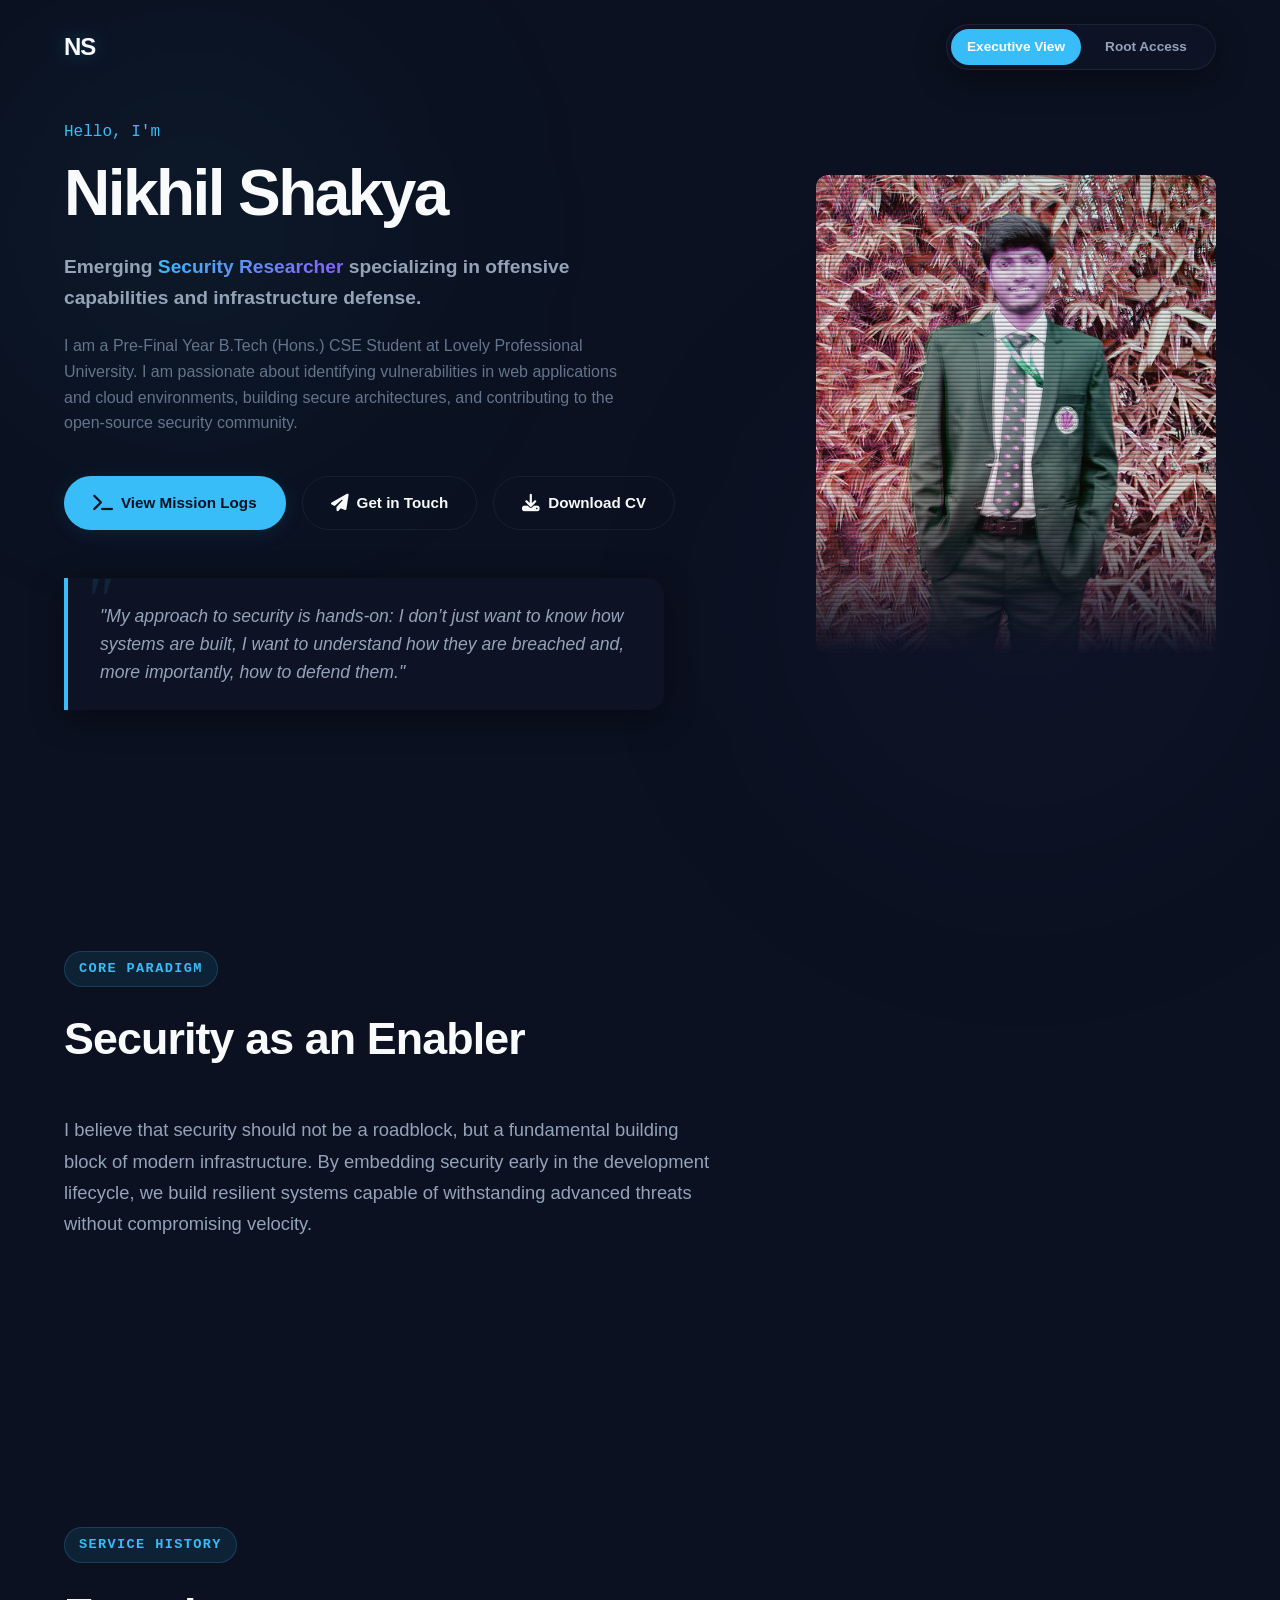
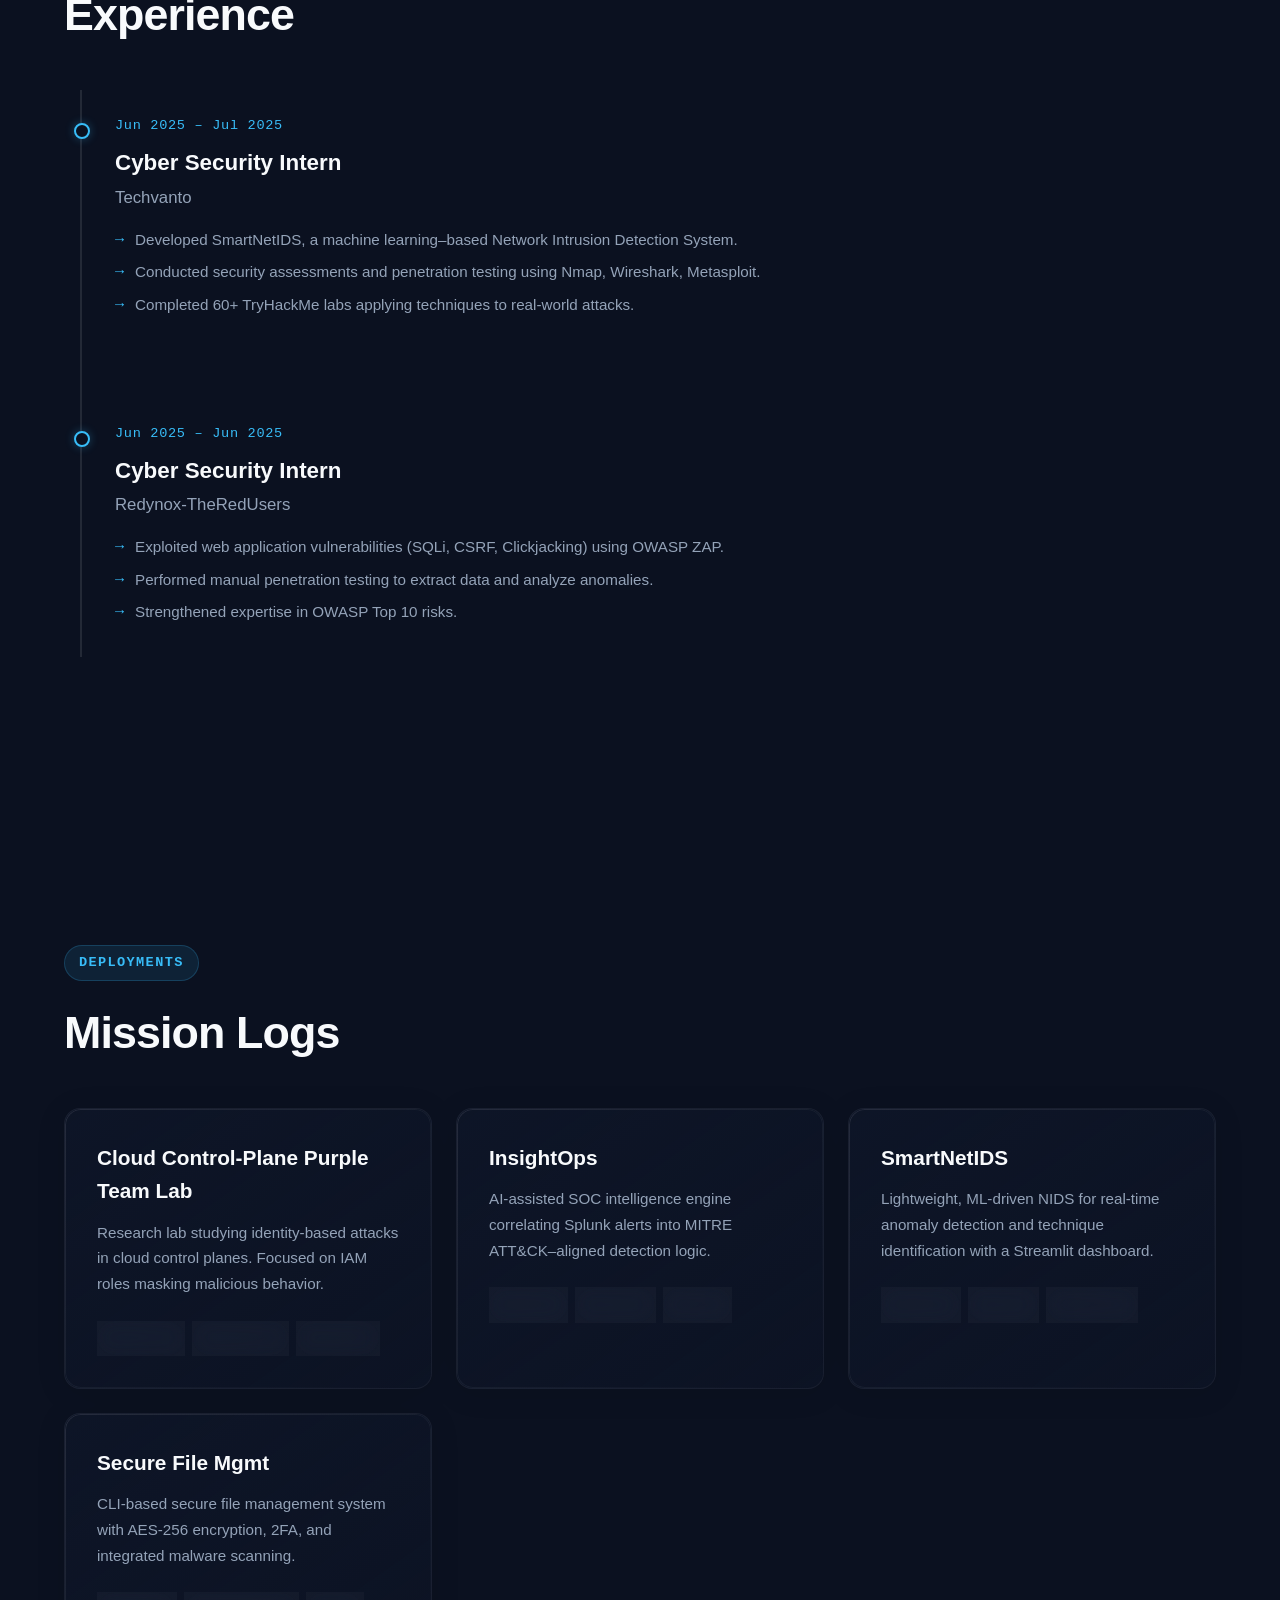
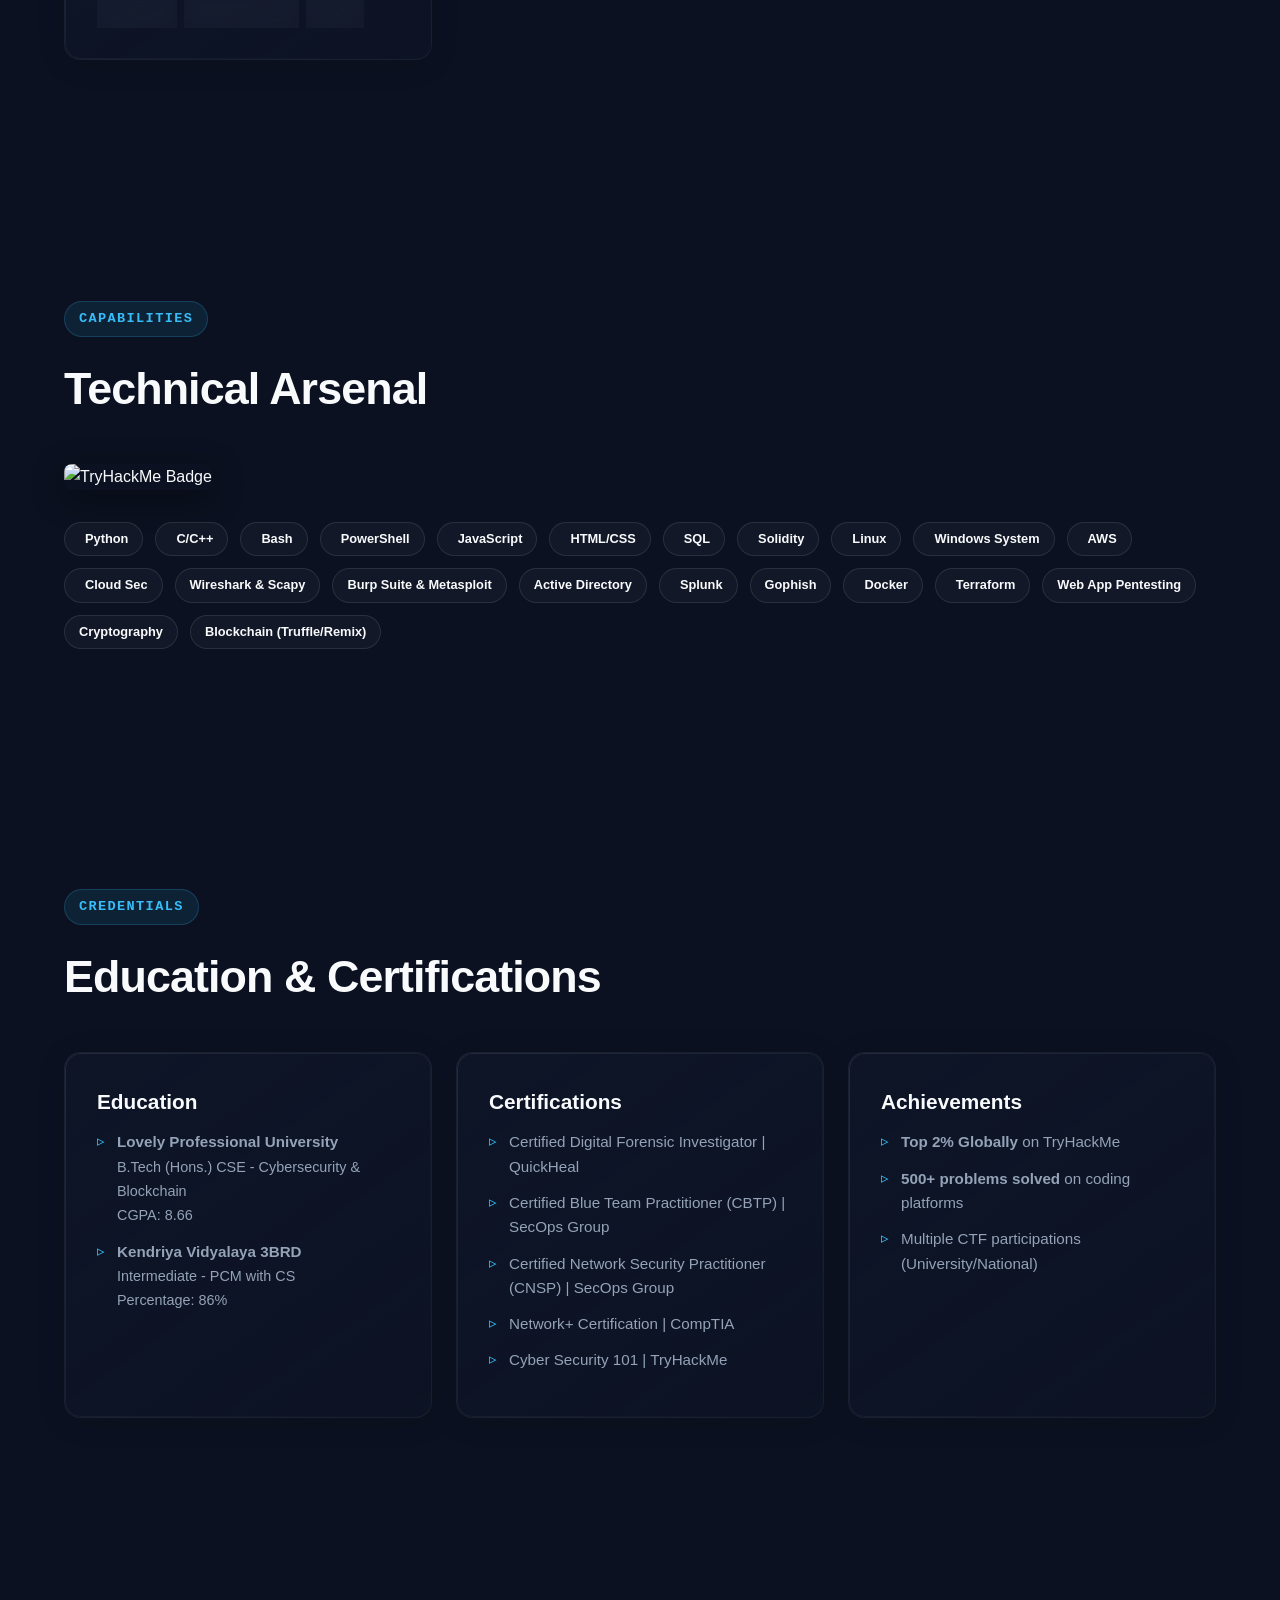
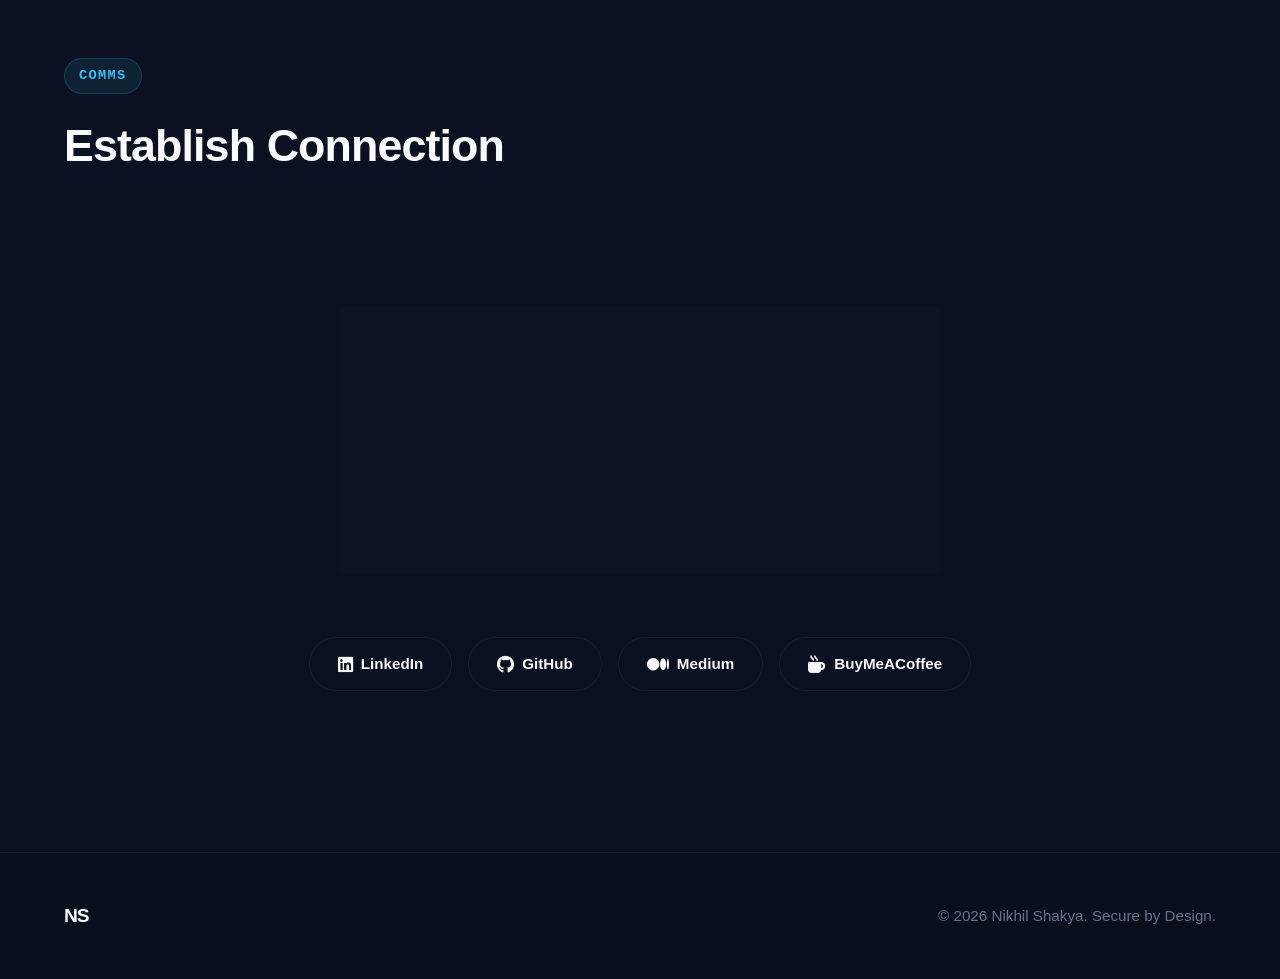
==== commit e1b5ae19: "style: enhance global section spacing and restructure contact layout" ====
--- a/index.html
+++ b/index.html
@@ -457,19 +457,22 @@
                     <span class="status-text"><strong>Actively looking for opportunities</strong> to help individuals
                         and organizations securely achieve their goals. Let's build and break things together.</span>
                 </div>
-                <div class="contact-card reveal">
-                    <h3>Initiate Secure Connection</h3>
-                    <p>My inbox is always open. Whether you have a question or just want to say hi, I'll try my best to get back to you!</p>
-                    <a href="mailto:nikhilshakya0905@gmail.com" class="btn btn-outline magnetic"><i class="fas fa-envelope"></i> Send Transmission</a>
-                    <a href="assets/Nikhil_Shakya_CV.pdf" class="btn btn-primary magnetic" download><i class="fas fa-file-pdf"></i> Download Resume</a>
-                </div>    <a href="https://linkedin.com/in/nikhilshakya0905/" class="btn btn-ghost magnetic" target="_blank" rel="noopener noreferrer"><i
-                            class="fa-brands fa-linkedin"></i> LinkedIn</a>
-                    <a href="https://github.com/Nikhil0905/" class="btn btn-ghost magnetic" target="_blank" rel="noopener noreferrer"><i
-                            class="fa-brands fa-github"></i> GitHub</a>
-                    <a href="https://medium.com/@nikhilshakya0905" class="btn btn-ghost magnetic" target="_blank" rel="noopener noreferrer"><i
-                            class="fa-brands fa-medium"></i> Medium</a>
-                    <a href="https://buymeacoffee.com/0xlunatic" class="btn btn-ghost magnetic" target="_blank" rel="noopener noreferrer"><i
-                            class="fa-solid fa-mug-hot"></i> BuyMeACoffee</a>
+                <div class="contact-grid reveal">
+                    <div class="contact-card">
+                        <h3>Initiate Secure Connection</h3>
+                        <p>My inbox is always open. Whether you have a question or just want to say hi, I'll try my best to get back to you!</p>
+                        <div class="hero-actions">
+                            <a href="mailto:nikhilshakya0905@gmail.com" class="btn btn-primary magnetic"><i class="fas fa-envelope"></i> Send Transmission</a>
+                            <a href="assets/Nikhil_Shakya_CV.pdf" target="_blank" rel="noopener noreferrer" class="btn btn-outline magnetic"><i class="fas fa-file-pdf"></i> Download Resume</a>
+                        </div>
+                    </div>
+                    
+                    <div class="contact-links">
+                        <a href="https://linkedin.com/in/nikhilshakya0905/" class="btn btn-ghost magnetic" target="_blank" rel="noopener noreferrer"><i class="fa-brands fa-linkedin"></i> LinkedIn</a>
+                        <a href="https://github.com/Nikhil0905/" class="btn btn-ghost magnetic" target="_blank" rel="noopener noreferrer"><i class="fa-brands fa-github"></i> GitHub</a>
+                        <a href="https://medium.com/@nikhilshakya0905" class="btn btn-ghost magnetic" target="_blank" rel="noopener noreferrer"><i class="fa-brands fa-medium"></i> Medium</a>
+                        <a href="https://buymeacoffee.com/0xlunatic" class="btn btn-ghost magnetic" target="_blank" rel="noopener noreferrer"><i class="fa-solid fa-mug-hot"></i> BuyMeACoffee</a>
+                    </div>
                 </div>
             </div>
 
--- a/style.css
+++ b/style.css
@@ -106,7 +106,7 @@
 
 body.loading { overflow: hidden; }
 a { color: inherit; text-decoration: none; }
-.container { max-width: 1000px; margin: 0 auto; padding: 0 24px; }
+.container { max-width: 1200px; margin: 0 auto; padding: 0 24px; }
 
 /* GRADIENTS & UTILS */
 .gradient-text {
@@ -180,7 +180,7 @@
     box-shadow: 0 4px 30px rgba(0, 0, 0, 0.1);
 }
 .nav-content {
-    max-width: 1000px; margin: 0 auto; padding: 0 24px;
+    max-width: 1200px; margin: 0 auto; padding: 0 24px;
     display: flex; justify-content: space-between; align-items: center;
 }
 .brand { font-size: 1.5rem; font-weight: 800; letter-spacing: -1px; text-shadow: 0 0 20px var(--accent-glow); }
@@ -225,7 +225,7 @@
 .root-only-btn:hover { background: var(--accent-dim); transform: scale(1.05); }
 
 /* SECTIONS */
-.section { padding: 80px 0; position: relative; z-index: 1; }
+.section { padding: 120px 0; position: relative; z-index: 1; }
 .section-label {
     display: inline-block;
     font-family: var(--font-mono); font-size: 0.85rem; font-weight: 600;
@@ -235,7 +235,7 @@
     border: 1px solid rgba(56, 189, 248, 0.2);
     border-radius: 100px;
 }
-.section-title { font-size: 2.8rem; font-weight: 800; margin-bottom: 24px; letter-spacing: -0.02em; color: var(--text); }
+.section-title { font-size: 2.8rem; font-weight: 800; margin-bottom: 40px; letter-spacing: -0.02em; color: var(--text); }
 .section-desc { font-size: 1.15rem; color: var(--text-secondary); max-width: 650px; margin-bottom: 48px; line-height: 1.7; }
 
 /* DUAL MODE LOGIC */
@@ -250,7 +250,7 @@
 }
 
 /* HERO */
-.hero { min-height: 90vh; display: flex; align-items: center; justify-content: space-between; gap: 48px; position: relative; }
+.hero { min-height: 90vh; display: flex; align-items: center; justify-content: space-between; gap: 64px; position: relative; }
 .hero-content { flex: 1; min-width: 0; }
 .hero-visual { flex: 0 0 450px; display: flex; justify-content: flex-end; }
 
@@ -633,3 +633,29 @@
         background: none !important;
     }
 }
+/* CONTACT REFINEMENTS */
+.contact-grid {
+    display: flex;
+    flex-direction: column;
+    gap: 40px;
+    align-items: center;
+    text-align: center;
+}
+.contact-links {
+    display: flex;
+    flex-wrap: wrap;
+    gap: 16px;
+    justify-content: center;
+}
+.contact-card {
+    max-width: 600px;
+    width: 100%;
+    background: var(--bg-card);
+    border: 1px solid var(--border);
+    border-radius: 24px;
+    padding: 40px;
+    backdrop-filter: blur(10px);
+}
+@media (max-width: 768px) {
+    .contact-card { padding: 24px; }
+}
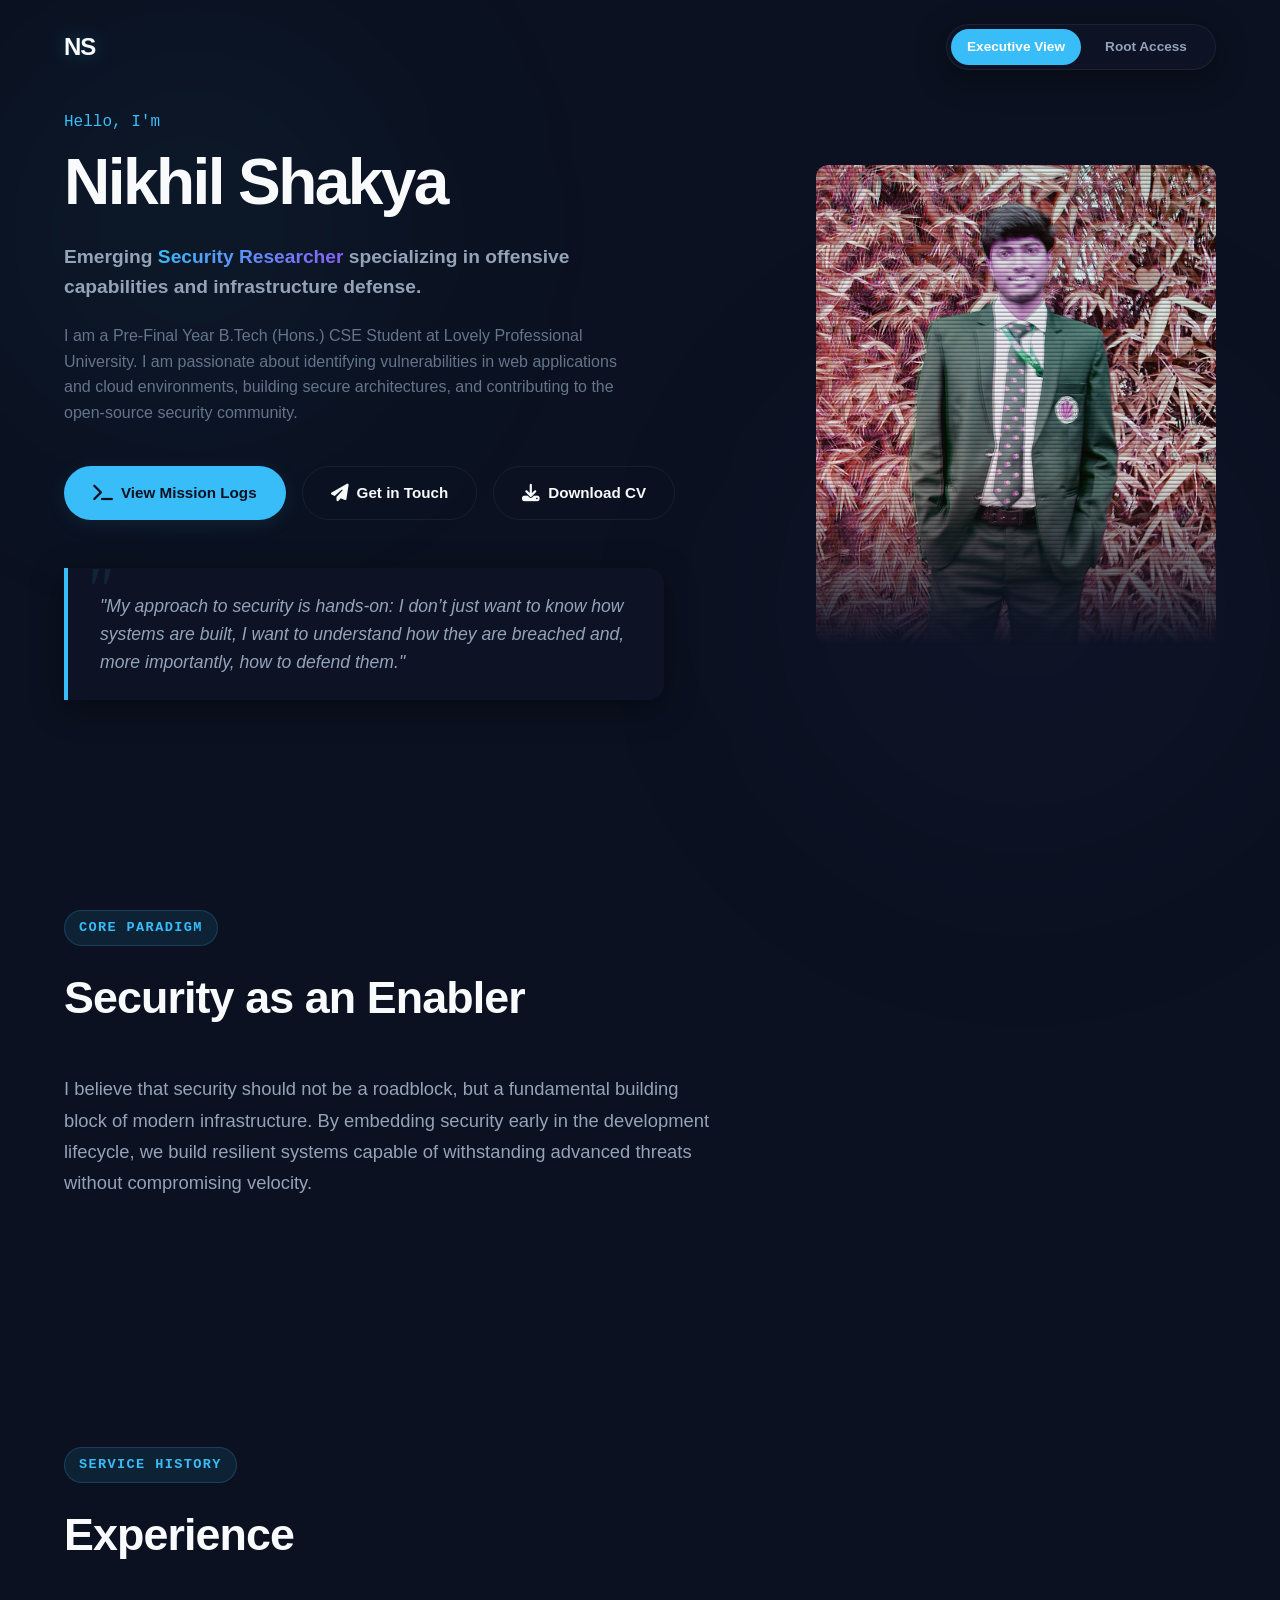
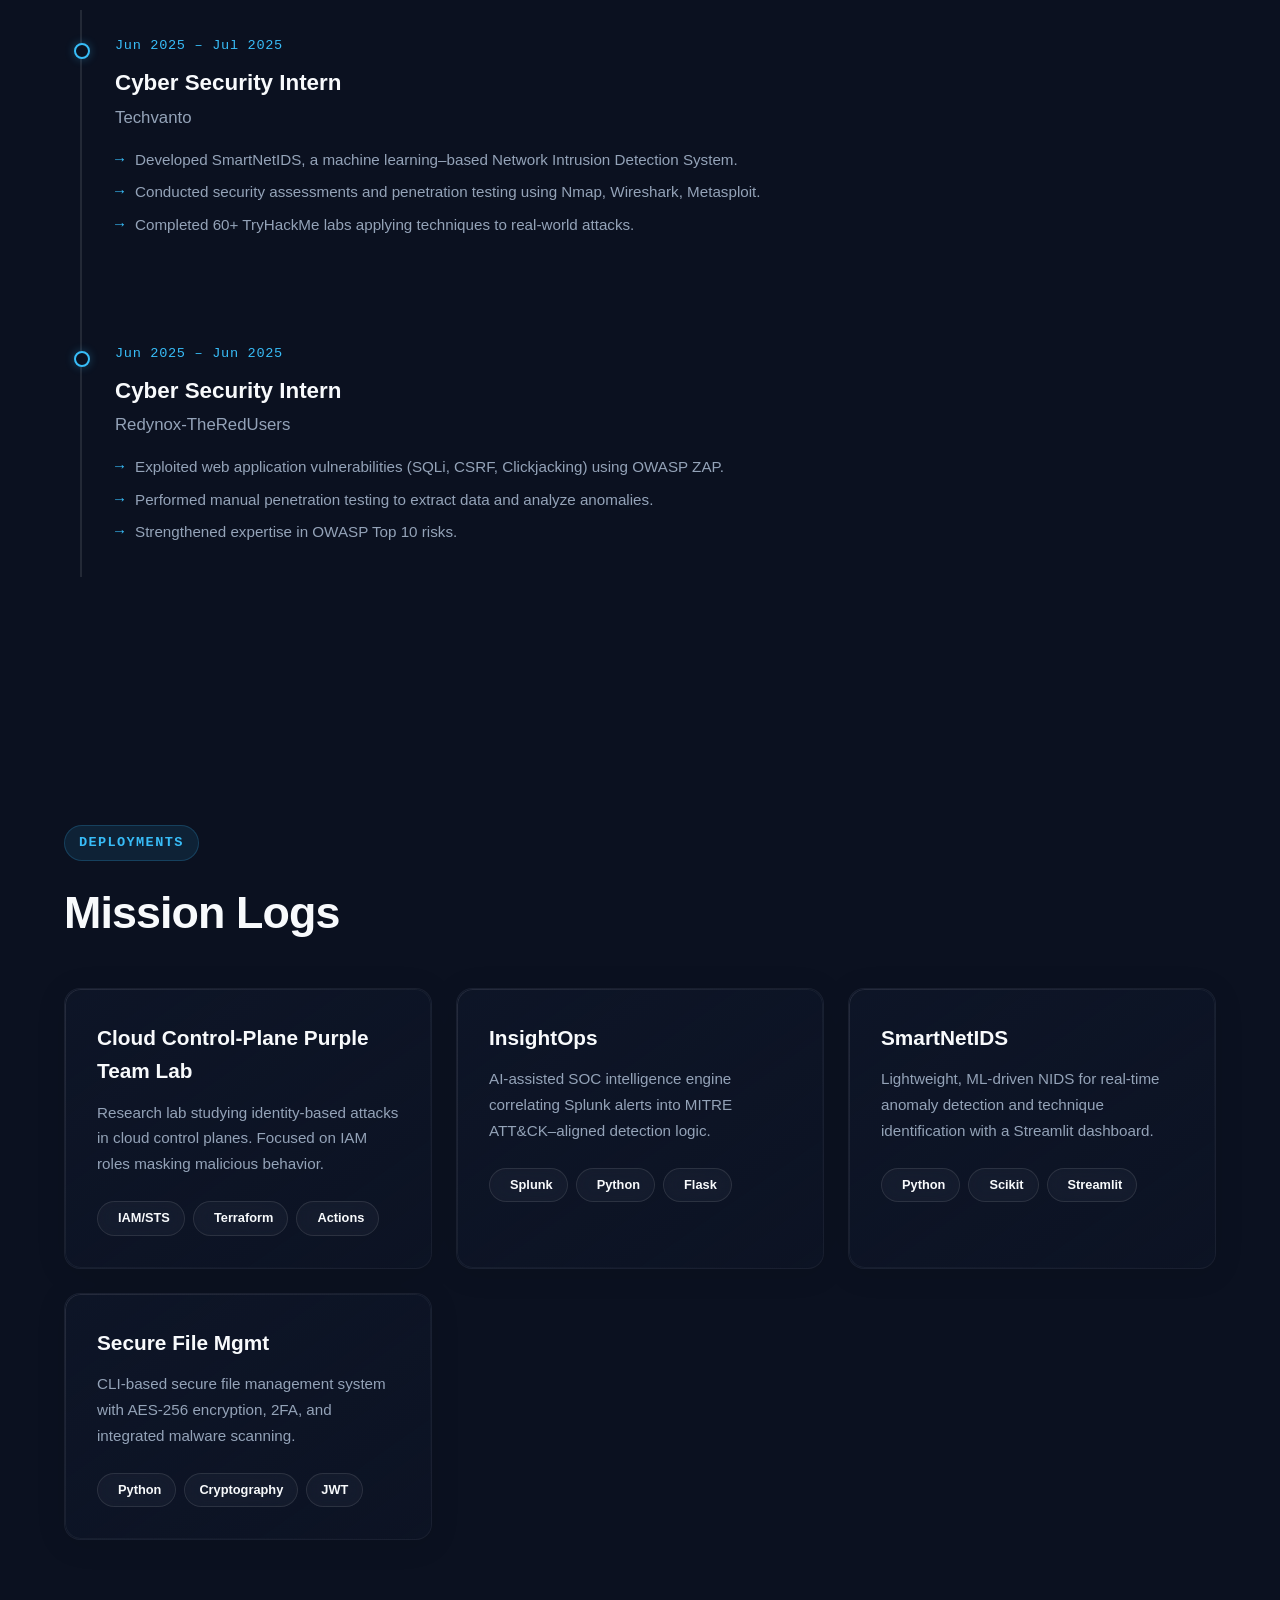
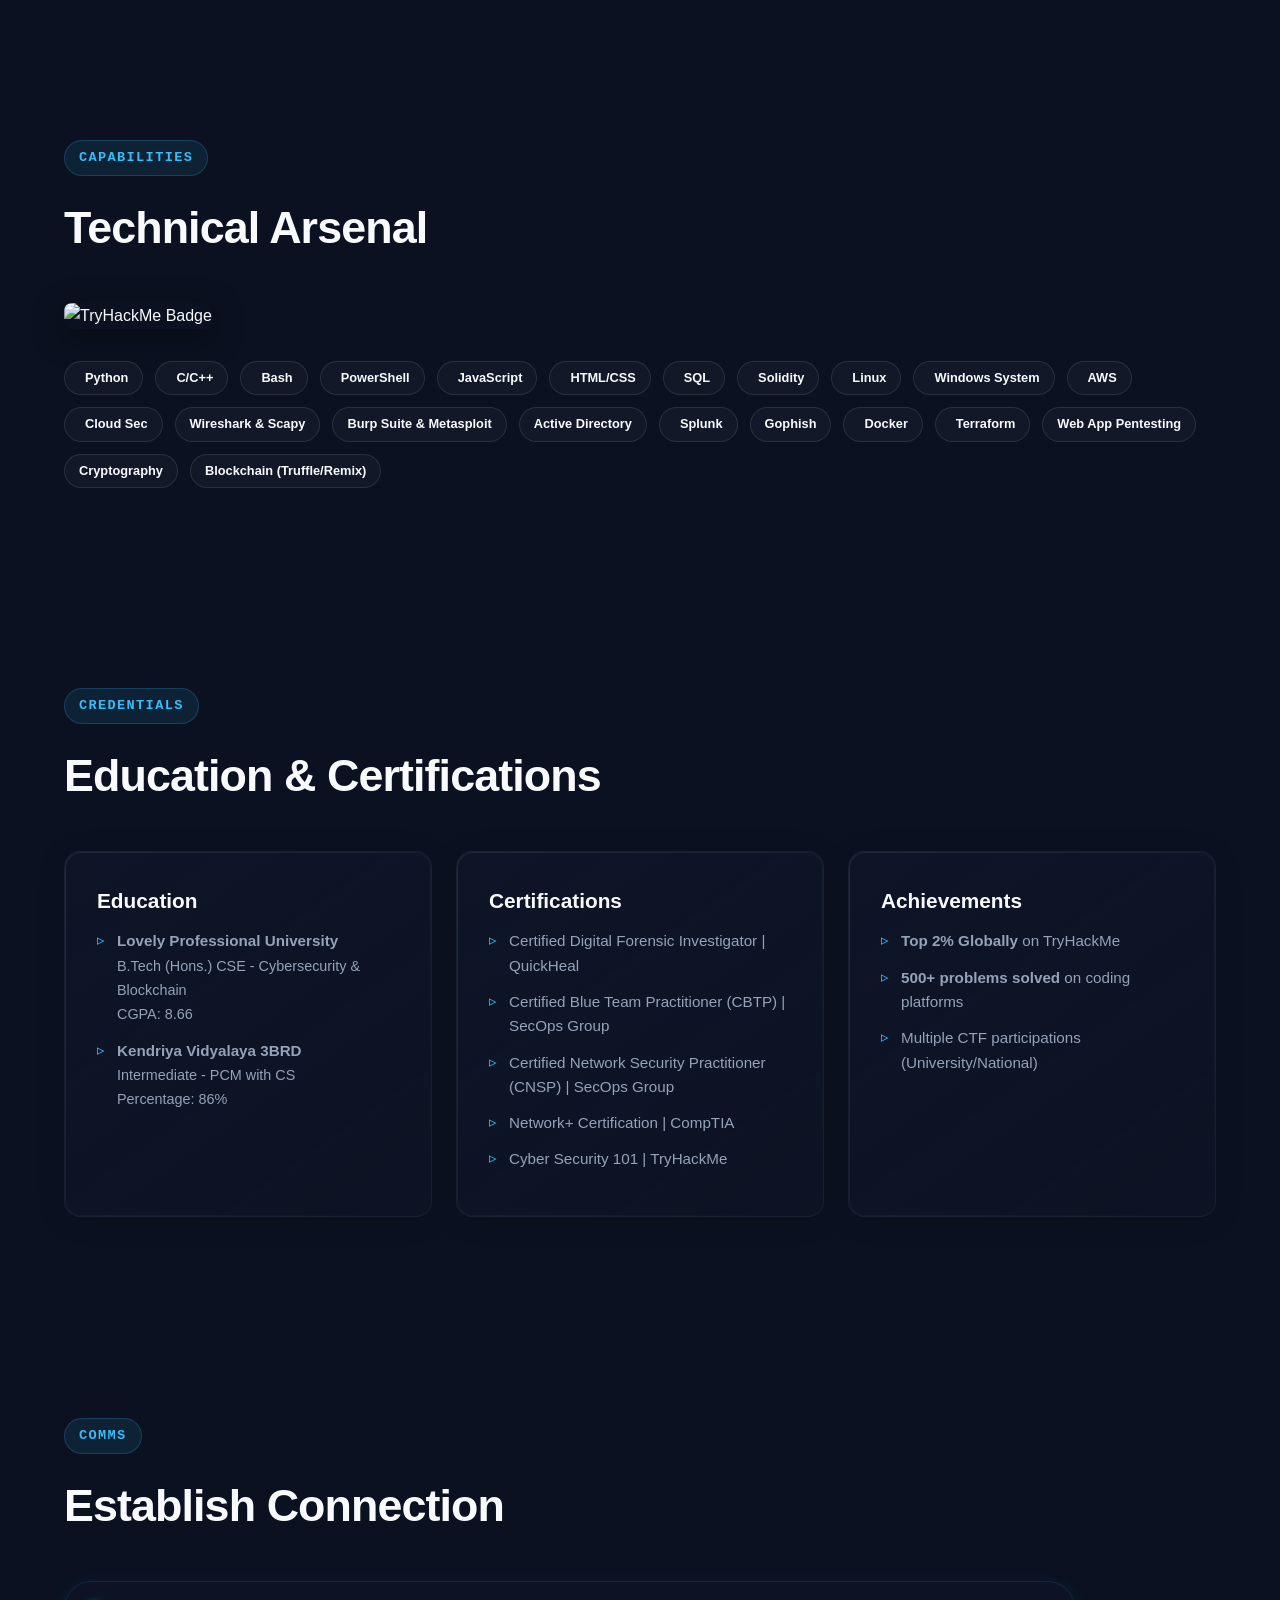
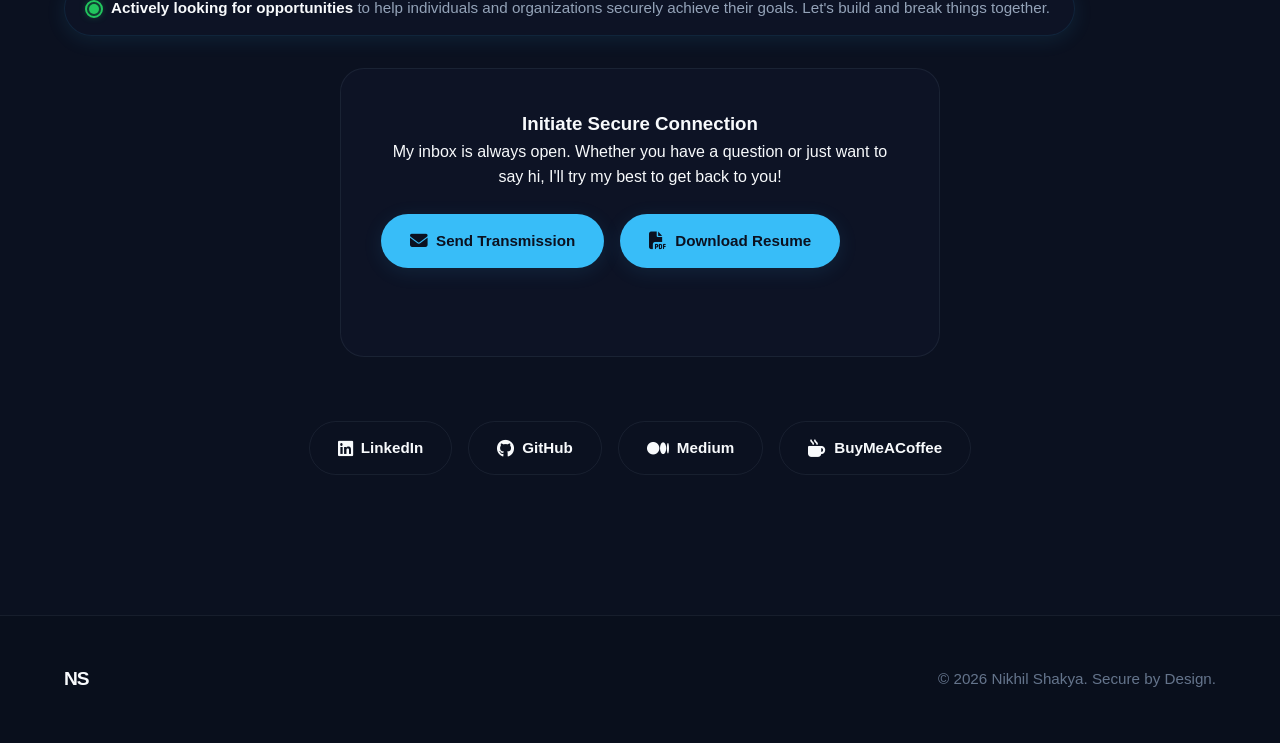
==== commit f38afcad: "style: reduce section padding and refine contact section buttons" ====
--- a/index.html
+++ b/index.html
@@ -460,10 +460,10 @@
                 <div class="contact-grid reveal">
                     <div class="contact-card">
                         <h3>Initiate Secure Connection</h3>
-                        <p>My inbox is always open. Whether you have a question or just want to say hi, I'll try my best to get back to you!</p>
+                        <p style="margin-bottom: 24px;">My inbox is always open. Whether you have a question or just want to say hi, I'll try my best to get back to you!</p>
                         <div class="hero-actions">
                             <a href="mailto:nikhilshakya0905@gmail.com" class="btn btn-primary magnetic"><i class="fas fa-envelope"></i> Send Transmission</a>
-                            <a href="assets/Nikhil_Shakya_CV.pdf" target="_blank" rel="noopener noreferrer" class="btn btn-outline magnetic"><i class="fas fa-file-pdf"></i> Download Resume</a>
+                            <a href="assets/Nikhil_Shakya_CV.pdf" target="_blank" rel="noopener noreferrer" class="btn btn-primary magnetic"><i class="fas fa-file-pdf"></i> Download Resume</a>
                         </div>
                     </div>
                     
--- a/style.css
+++ b/style.css
@@ -225,7 +225,7 @@
 .root-only-btn:hover { background: var(--accent-dim); transform: scale(1.05); }
 
 /* SECTIONS */
-.section { padding: 120px 0; position: relative; z-index: 1; }
+.section { padding: 100px 0; position: relative; z-index: 1; }
 .section-label {
     display: inline-block;
     font-family: var(--font-mono); font-size: 0.85rem; font-weight: 600;
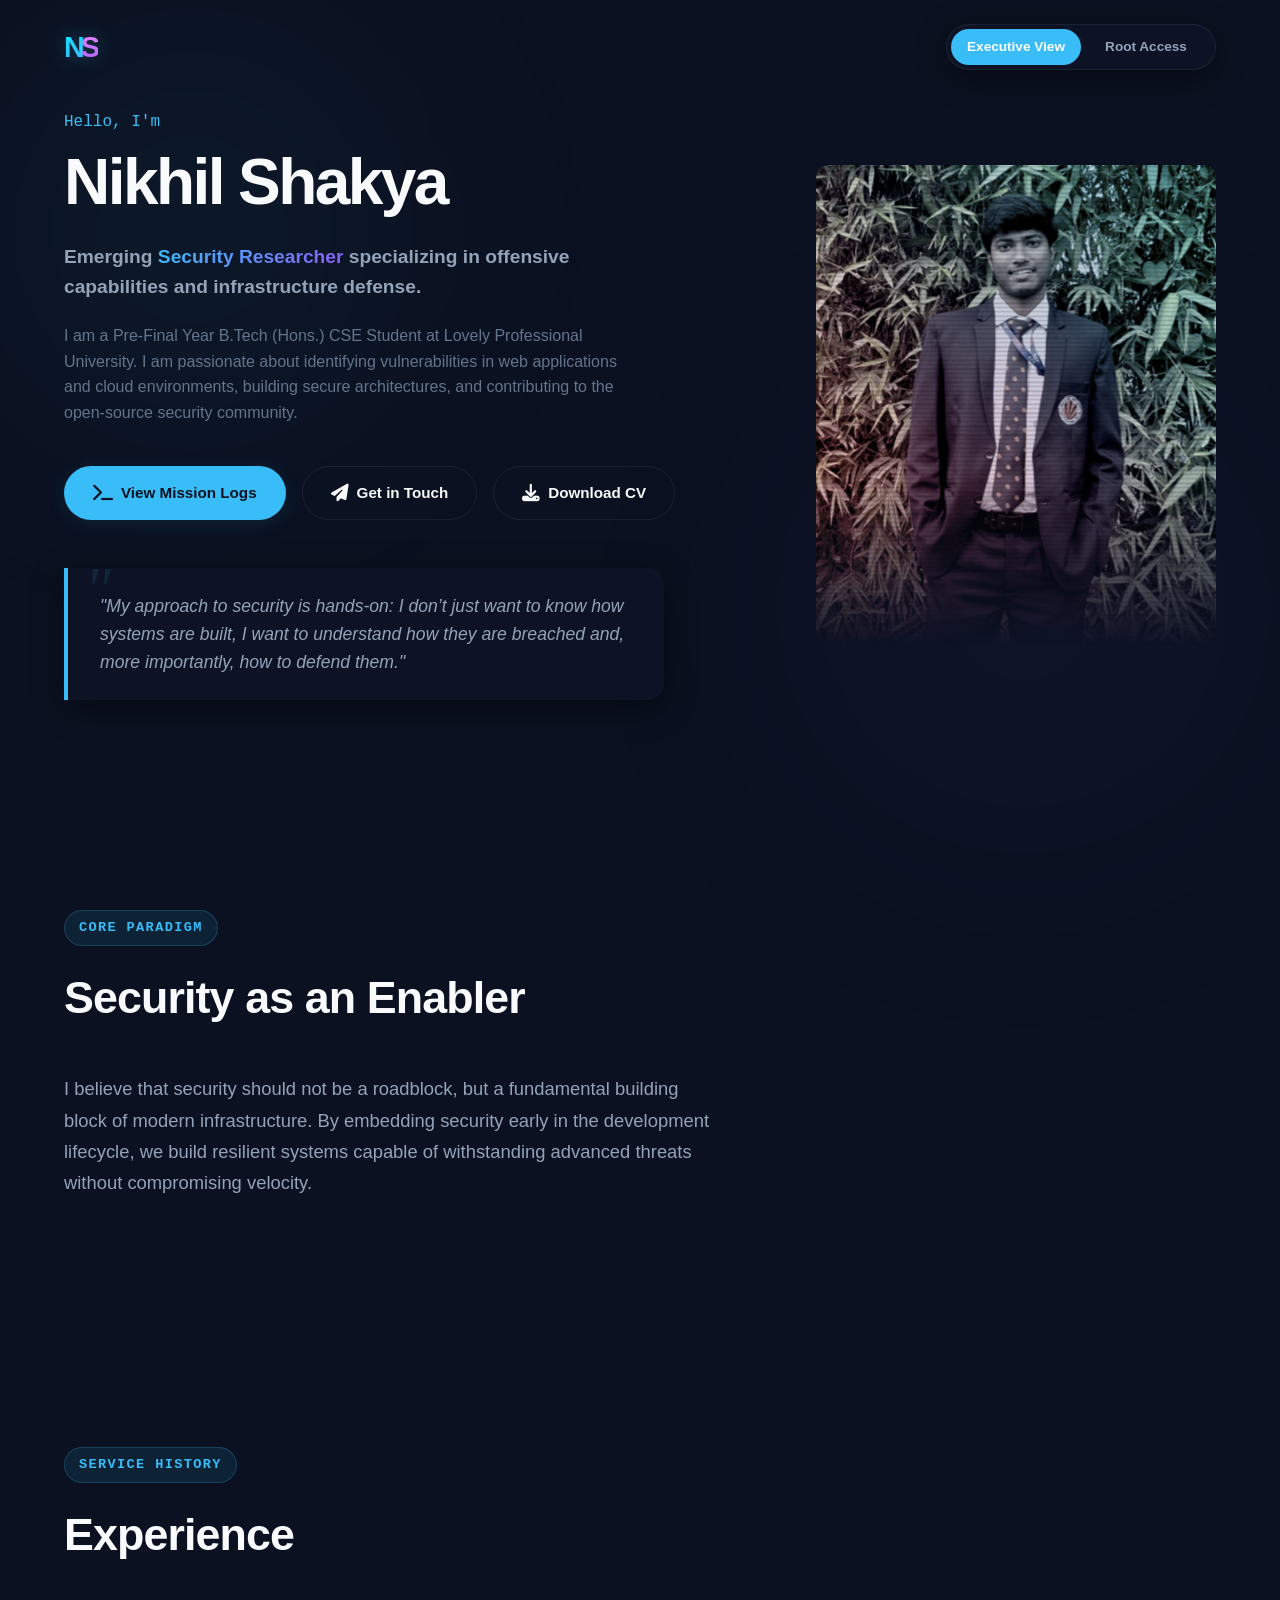
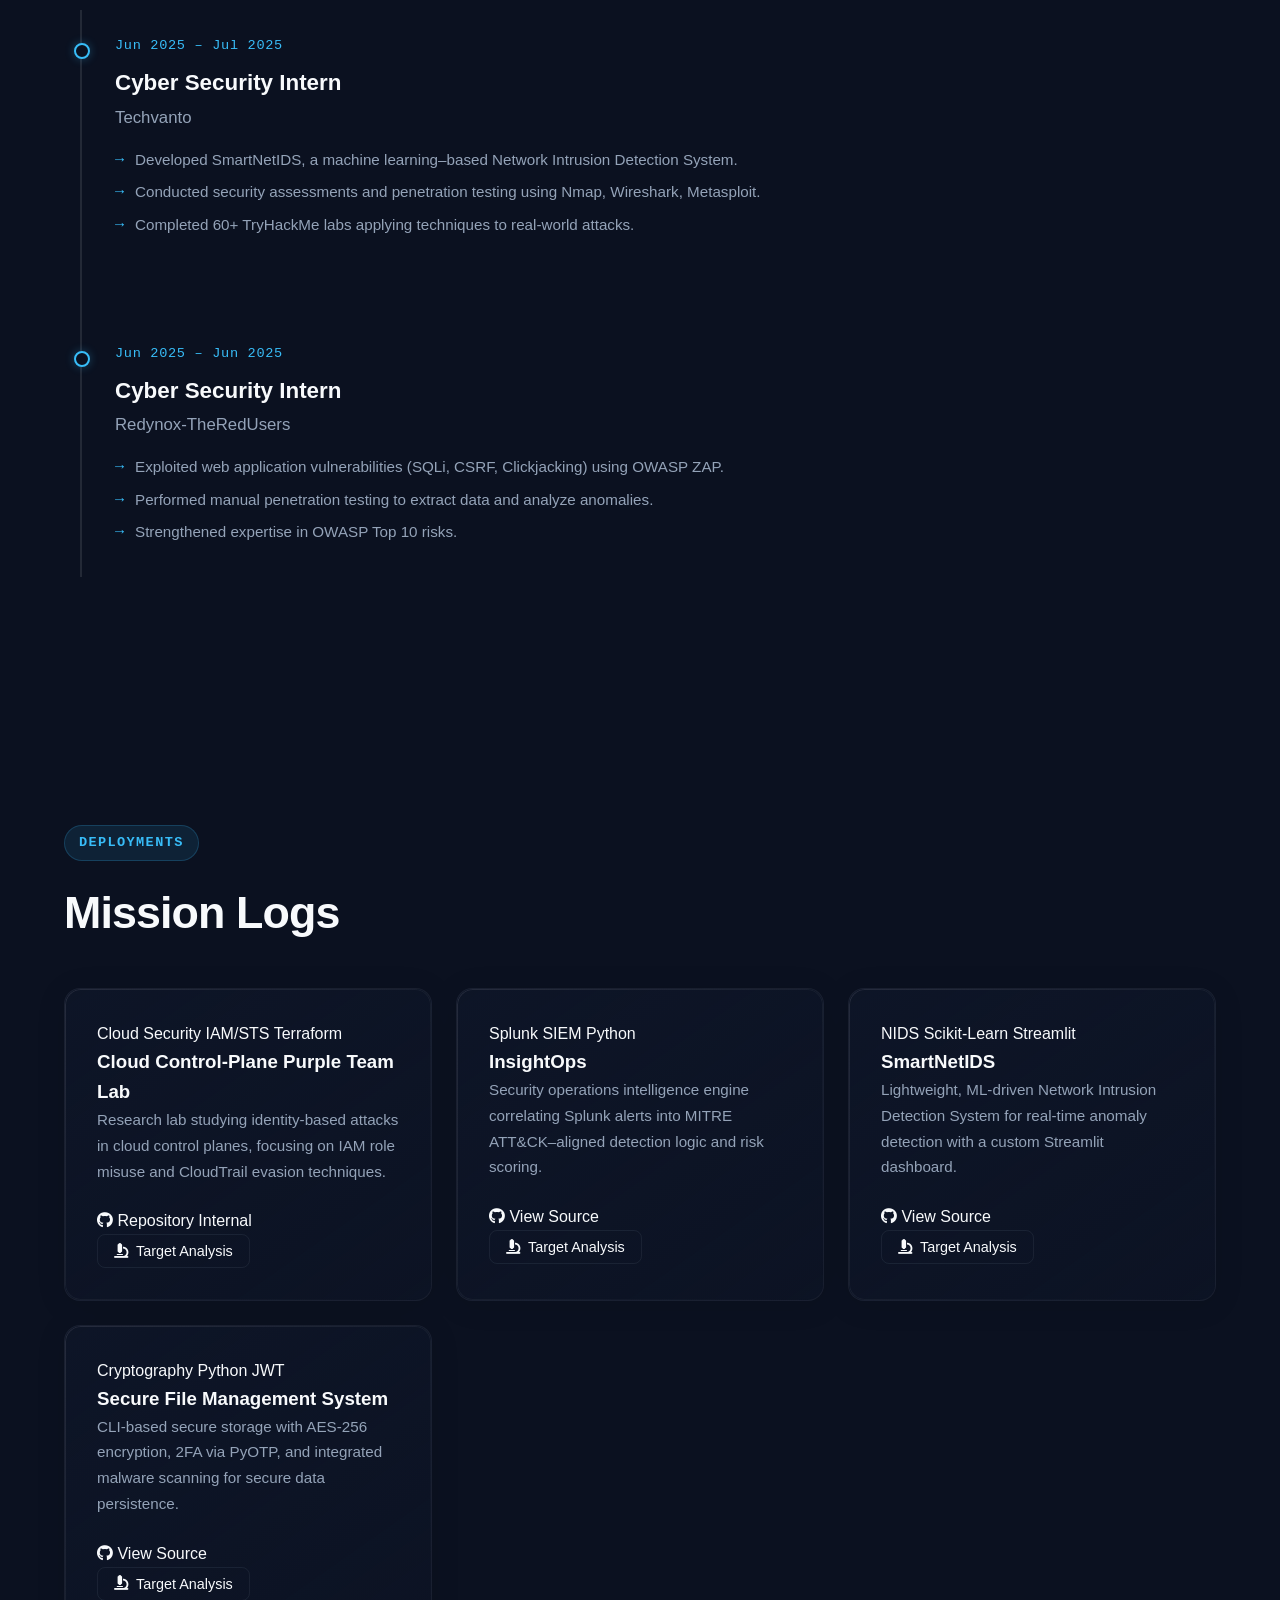
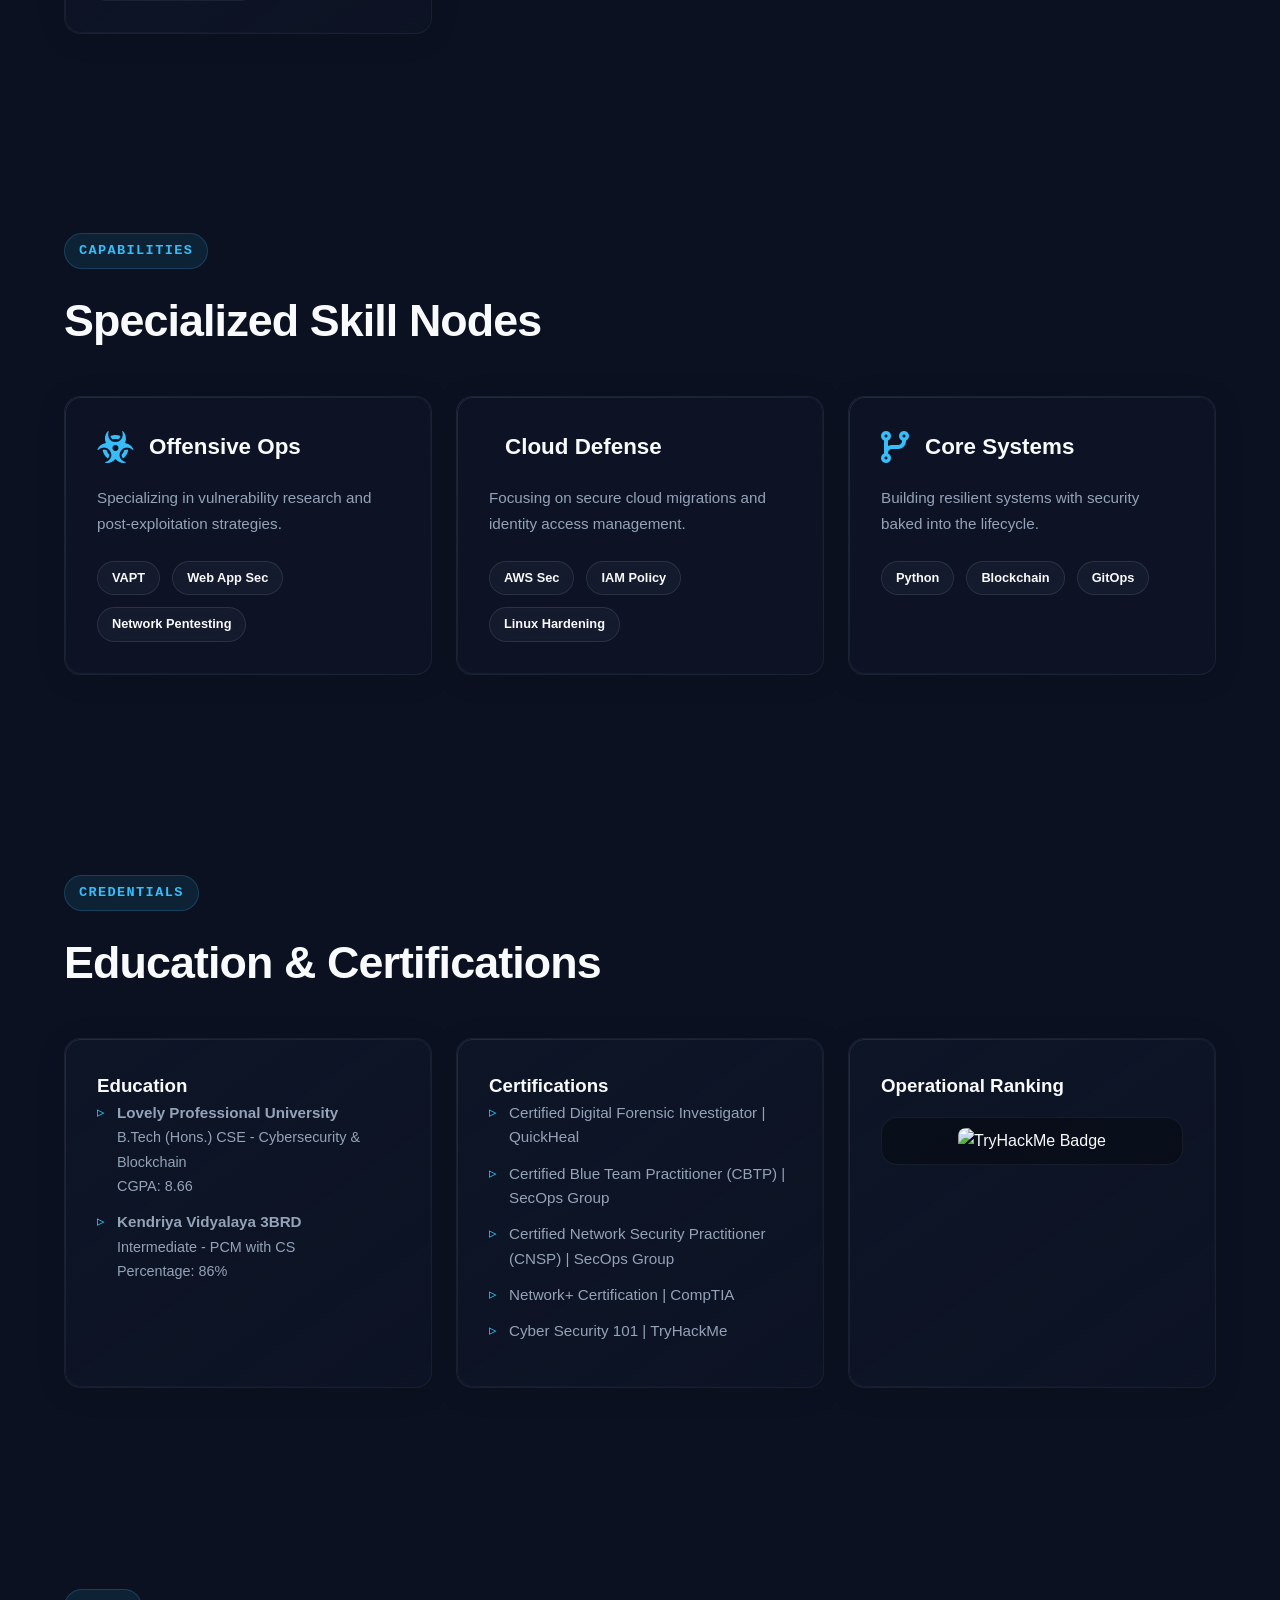
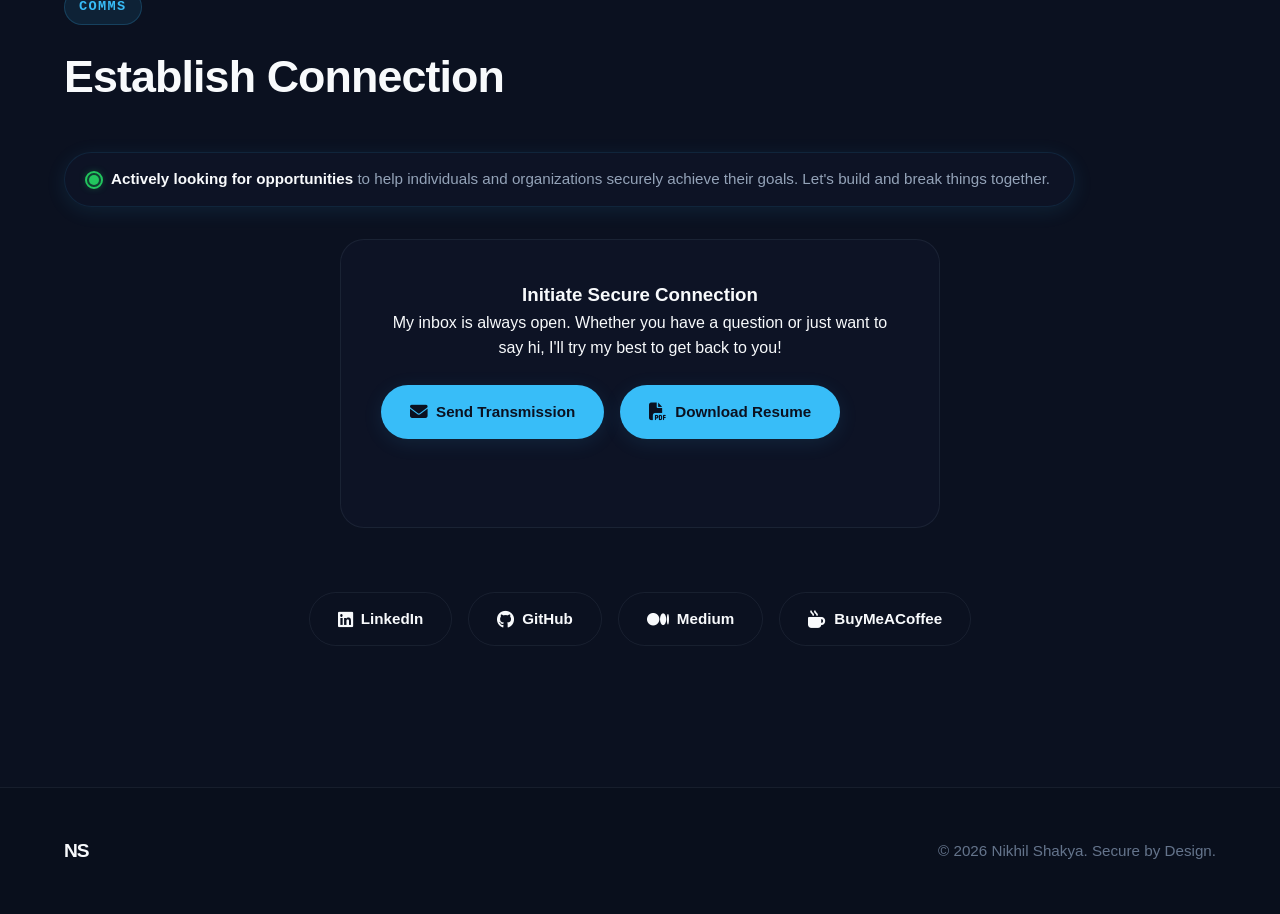
==== commit 7b1d6648: "Final Commit hai bhai" ====
--- a/index.html
+++ b/index.html
@@ -29,8 +29,8 @@
     <link
         href="https://fonts.googleapis.com/css2?family=Fira+Code:wght@400;600&family=Inter:wght@400;500;600;800&display=swap"
         rel="stylesheet">
-    <link rel="stylesheet" type="text/css" href="https://cdn.jsdelivr.net/gh/devicons/devicon@latest/devicon.min.css" />
-    <link rel="stylesheet" href="https://cdnjs.cloudflare.com/ajax/libs/font-awesome/6.4.0/css/all.min.css">
+    <link rel="stylesheet" href="https://cdnjs.cloudflare.com/ajax/libs/devicon/2.16.0/devicon.min.css" integrity="sha512-BlFCHJWngPEHme4TwlEob6dPLfoNaQBTTISPwr4344nxR353w2vgGZ7GiSadbbeR20cJeeM0u1I2lAZuIZ1aOQ==" crossorigin="anonymous" referrerpolicy="no-referrer" />
+    <link rel="stylesheet" href="https://cdnjs.cloudflare.com/ajax/libs/font-awesome/6.4.0/css/all.min.css" integrity="sha512-iecdLmaskl7CVkqkXNQ/ZH/XLlvWZOJyj7Yy7cenmpD1ypASozpmT/E0iPtmFIB46ZmdtAc9eNBvH0H/ZpiBw==" crossorigin="anonymous" referrerpolicy="no-referrer" />
 </head>
 
 <body>
@@ -51,7 +51,9 @@
     <!-- Navigation / Mode Toggle -->
     <nav class="navbar" id="nav">
         <div class="nav-content">
-            <div class="brand">NS</div>
+            <div class="brand">
+                <span class="logo-n" data-content="N">N</span><span class="logo-s" data-content="S">S</span>
+            </div>
             <div class="nav-controls">
                 <button id="terminalBtn" class="magnetic root-only-btn" title="Open Terminal Emulator">
                     <svg viewBox="0 0 24 24" width="20" height="20" stroke="currentColor" stroke-width="2" fill="none">
@@ -200,137 +202,167 @@
 
             <div class="grid">
                 <!-- Project 1 -->
-                <div class="card service-card scroll-reveal">
-                    <div class="view-executive">
-                        <h3>Cloud Control-Plane Purple Team Lab</h3>
-                        <p>Research lab studying identity-based attacks in cloud control planes. Focused on IAM roles
-                            masking malicious behavior.</p>
-                        <div class="tags">
-                            <span><i class="devicon-amazonwebservices-plain-wordmark"></i> IAM/STS</span>
-                            <span><i class="devicon-terraform-plain"></i> Terraform</span>
-                            <span><i class="devicon-githubactions-plain"></i> Actions</span>
-                        </div>
-                    </div>
-                    <div class="view-root">
-                        <h3>target_01: PurpleCloud</h3>
-                        <div class="term-output small">
-                            [EXEC] init DevOps Pipeline<br>
-                            > Provisioning EC2 & S3<br>
-                            > Emulating IAM AssumeRole<br>
-                            <span class="output-red">ALERT: Identity misuse detected in CloudTrail.</span>
-                        </div>
+                <div class="card project-card reveal" data-category="cloud">
+                    <div class="view-executive">
+                        <div class="project-tags">
+                            <span class="project-tag">Cloud Security</span>
+                            <span class="project-tag">IAM/STS</span>
+                            <span class="project-tag">Terraform</span>
+                        </div>
+                        <h3 class="project-title">Cloud Control-Plane Purple Team Lab</h3>
+                        <p class="project-description">Research lab studying identity-based attacks in cloud control planes, focusing on IAM role misuse and CloudTrail evasion techniques.</p>
+                    </div>
+                    <div class="view-root">
+                        <h3 class="project-title">target_01: cloud-control-plane</h3>
+                        <div class="term-output small">
+                            > auditing IAM policies...<br>
+                            > detected: AssumeRole privilege escalation<br>
+                            > status: VULNERABILITY_MAPPED
+                        </div>
+                    </div>
+                    <div class="project-actions">
+                        <a href="#" class="project-link magnetic" target="_blank" rel="noopener noreferrer"><i class="fab fa-github"></i> Repository Internal</a>
+                        <button class="btn-deep-dive magnetic" data-target="deep-dive-cloud-lab"><i class="fas fa-microscope"></i> Target Analysis</button>
+                    </div>
+                    <div id="deep-dive-cloud-lab" class="deep-dive-content">
+                        <p><strong>Technical Deep Dive:</strong> This research environment emulates <code>AssumeRole</code> abuse and privilege escalation paths in AWS. It uses <code>Terraform</code> to provision vulnerable infrastructure and flags suspicious identity movements through automated <code>CloudTrail</code> analysis and GuardDuty-inspired logic.</p>
                     </div>
                 </div>
 
                 <!-- Project 2 -->
-                <a href="https://github.com/Nikhil0905/InsightOps" target="_blank" rel="noopener noreferrer"
-                    class="card service-card scroll-reveal">
-                    <div class="view-executive">
-                        <h3>InsightOps</h3>
-                        <p>AI-assisted SOC intelligence engine correlating Splunk alerts into MITRE ATT&CK–aligned
-                            detection logic.</p>
-                        <div class="tags">
-                            <span><i class="devicon-splunk-original"></i> Splunk</span>
-                            <span><i class="devicon-python-plain"></i> Python</span>
-                            <span><i class="devicon-flask-plain"></i> Flask</span>
-                        </div>
-                    </div>
-                    <div class="view-root">
-                        <h3>target_02: InsightOps</h3>
-                        <div class="term-output small">
-                            [EXEC] init HEC Pipeline<br>
-                            > Ingesting Splunk alerts<br>
-                            > Evaluating risk score (0-100)<br>
-                            <span class="output-red">ALERT: Exploit attempt mitigated.</span>
-                        </div>
-                    </div>
-                </a>
+                <div class="card project-card reveal" data-category="offensive">
+                    <div class="view-executive">
+                        <div class="project-tags">
+                            <span class="project-tag">Splunk</span>
+                            <span class="project-tag">SIEM</span>
+                            <span class="project-tag">Python</span>
+                        </div>
+                        <h3 class="project-title">InsightOps</h3>
+                        <p class="project-description">Security operations intelligence engine correlating Splunk alerts into MITRE ATT&CK–aligned detection logic and risk scoring.</p>
+                    </div>
+                    <div class="view-root">
+                        <h3 class="project-title">target_02: insight-ops</h3>
+                        <div class="term-output small">
+                            > parsing HEC stream...<br>
+                            > matching MITRE T1059.001...<br>
+                            > risk_score: 8.5/10 (CRITICAL)
+                        </div>
+                    </div>
+                    <div class="project-actions">
+                        <a href="https://github.com/Nikhil0905/InsightOps" class="project-link magnetic" target="_blank" rel="noopener noreferrer"><i class="fab fa-github"></i> View Source</a>
+                        <button class="btn-deep-dive magnetic" data-target="deep-dive-insightops"><i class="fas fa-microscope"></i> Target Analysis</button>
+                    </div>
+                    <div id="deep-dive-insightops" class="deep-dive-content">
+                        <p><strong>Intelligence Engine:</strong> InsightOps integrates with the <code>HEC Pipeline</code> to ingest real-time security events. It applies <code>structured correlation</code> to prioritize alerts based on threat actor profiles and historical data, mapping every detection to specific MITRE sub-techniques.</p>
+                    </div>
+                </div>
 
                 <!-- Project 3 -->
-                <a href="https://github.com/Nikhil0905/SmartNetIDS" target="_blank" rel="noopener noreferrer"
-                    class="card service-card scroll-reveal">
-                    <div class="view-executive">
-                        <h3>SmartNetIDS</h3>
-                        <p>Lightweight, ML-driven NIDS for real-time anomaly detection and technique identification with
-                            a Streamlit dashboard.</p>
-                        <div class="tags">
-                            <span><i class="devicon-python-plain"></i> Python</span>
-                            <span><i class="devicon-scikitlearn-plain"></i> Scikit</span>
-                            <span><i class="devicon-streamlit-plain"></i> Streamlit</span>
-                        </div>
-                    </div>
-                    <div class="view-root">
-                        <h3>target_03: SmartNetIDS</h3>
-                        <div class="term-output small">
-                            Loading Isolation Forest...<br>
-                            Capturing interface eth0<br>
-                            Analyzing pcap payloads...<br>
-                            <span class="output-green">Traffic baseline normal.</span>
-                        </div>
-                    </div>
-                </a>
+                <div class="card project-card reveal" data-category="cloud">
+                    <div class="view-executive">
+                        <div class="project-tags">
+                            <span class="project-tag">NIDS</span>
+                            <span class="project-tag">Scikit-Learn</span>
+                            <span class="project-tag">Streamlit</span>
+                        </div>
+                        <h3 class="project-title">SmartNetIDS</h3>
+                        <p class="project-description">Lightweight, ML-driven Network Intrusion Detection System for real-time anomaly detection with a custom Streamlit dashboard.</p>
+                    </div>
+                    <div class="view-root">
+                        <h3 class="project-title">target_03: smart-net-ids</h3>
+                        <div class="term-output small">
+                            > capturing eth0...<br>
+                            > isolation_forest check: ANOMALY<br>
+                            > alert: potential data exfiltration
+                        </div>
+                    </div>
+                    <div class="project-actions">
+                        <a href="https://github.com/Nikhil0905/SmartNetIDS" class="project-link magnetic" target="_blank" rel="noopener noreferrer"><i class="fab fa-github"></i> View Source</a>
+                        <button class="btn-deep-dive magnetic" data-target="deep-dive-smartnet"><i class="fas fa-microscope"></i> Target Analysis</button>
+                    </div>
+                    <div id="deep-dive-smartnet" class="deep-dive-content">
+                        <p><strong>Anomaly Detection:</strong> Utilizes an <code>Isolation Forest</code> model trained on standard traffic baselines to identify out-of-band payloads. It captures packets on <code>eth0</code> via Scapy, extracting features in real-time to flag SYN floods and potential data exfiltration attempts.</p>
+                    </div>
+                </div>
 
                 <!-- Project 4 -->
-                <a href="https://github.com/Nikhil0905/Secure-File-Management-System" target="_blank" rel="noopener noreferrer"
-                    class="card service-card scroll-reveal">
-                    <div class="view-executive">
-                        <h3>Secure File Mgmt</h3>
-                        <p>CLI-based secure file management system with AES-256 encryption, 2FA, and integrated malware
-                            scanning.</p>
-                        <div class="tags">
-                            <span><i class="devicon-python-plain"></i> Python</span>
-                            <span>Cryptography</span>
-                            <span>JWT</span>
-                        </div>
-                    </div>
-                    <div class="view-root">
-                        <h3>target_04: SecureFS</h3>
-                        <div class="term-output small">
-                            > Generating session JWT<br>
-                            > Verifying Pyotp 2FA<br>
-                            > Encrypting blob (AES-256)<br>
-                            status: CIPHERTEXT_SECURE
-                        </div>
-                    </div>
-                </a>
+                <div class="card project-card reveal" data-category="offensive">
+                    <div class="view-executive">
+                        <div class="project-tags">
+                            <span class="project-tag">Cryptography</span>
+                            <span class="project-tag">Python</span>
+                            <span class="project-tag">JWT</span>
+                        </div>
+                        <h3 class="project-title">Secure File Management System</h3>
+                        <p class="project-description">CLI-based secure storage with AES-256 encryption, 2FA via PyOTP, and integrated malware scanning for secure data persistence.</p>
+                    </div>
+                    <div class="view-root">
+                        <h3 class="project-title">target_04: secure-fs</h3>
+                        <div class="term-output small">
+                            > encrypting blob (AES-256-GCM)...<br>
+                            > verifying PyOTP 2FA...<br>
+                            > integrity check: PASS
+                        </div>
+                    </div>
+                    <div class="project-actions">
+                        <a href="https://github.com/Nikhil0905/Secure-File-Management-System" class="project-link magnetic" target="_blank" rel="noopener noreferrer"><i class="fab fa-github"></i> View Source</a>
+                        <button class="btn-deep-dive magnetic" data-target="deep-dive-securefs"><i class="fas fa-microscope"></i> Target Analysis</button>
+                    </div>
+                    <div id="deep-dive-securefs" class="deep-dive-content">
+                        <p><strong>Security Architecture:</strong> Implements <code>AES-GCM 256</code> for authenticated encryption of local blobs. Authenticates users via <code>JWT-signed</code> sessions and enforces <code>PyOTP-based 2FA</code>. Includes a sanity-check layer that pipes new uploads through a static analyzer to detect malicious signatures.</p>
+                    </div>
+                </div>
             </div>
         </section>
 
         <!-- Skills Section -->
         <section id="skills" class="section scroll-reveal">
             <div class="section-label">Capabilities</div>
-            <h2 class="section-title">Technical Arsenal</h2>
+            <h2 class="section-title">Specialized Skill Nodes</h2>
 
             <div class="view-executive">
-                <div class="thm-container">
-                    <a href="https://tryhackme.com/p/0xLunatic" target="_blank" rel="noopener noreferrer">
-                        <img src="https://tryhackme-badges.s3.amazonaws.com/0xLunatic.png" alt="TryHackMe Badge"
-                            class="thm-badge" loading="lazy" />
-                    </a>
-                </div>
-                <div class="skill-tags">
-                    <span><i class="devicon-python-plain colored"></i> Python</span>
-                    <span><i class="devicon-cplusplus-plain colored"></i> C/C++</span>
-                    <span><i class="devicon-bash-plain colored"></i> Bash</span>
-                    <span><i class="devicon-powershell-plain colored"></i> PowerShell</span>
-                    <span><i class="devicon-javascript-plain colored"></i> JavaScript</span>
-                    <span><i class="devicon-html5-plain colored"></i> HTML/CSS</span>
-                    <span><i class="devicon-azuresqldatabase-plain colored"></i> SQL</span>
-                    <span><i class="devicon-solidity-plain colored"></i> Solidity</span>
-                    <span><i class="devicon-linux-plain colored"></i> Linux</span>
-                    <span><i class="devicon-windows8-original colored"></i> Windows System</span>
-                    <span><i class="devicon-amazonwebservices-plain-wordmark colored"></i> AWS</span>
-                    <span><i class="devicon-googlecloud-plain colored"></i> Cloud Sec</span>
-                    <span>Wireshark & Scapy</span>
-                    <span>Burp Suite & Metasploit</span>
-                    <span>Active Directory</span>
-                    <span><i class="devicon-splunk-original colored"></i> Splunk</span>
-                    <span>Gophish</span>
-                    <span><i class="devicon-docker-plain colored"></i> Docker</span>
-                    <span><i class="devicon-terraform-plain colored"></i> Terraform</span>
-                    <span>Web App Pentesting</span>
-                    <span>Cryptography</span>
-                    <span>Blockchain (Truffle/Remix)</span>
+                <div class="skills-grid">
+                    <!-- Offensive Security Node -->
+                    <div class="card skill-node reveal">
+                        <div class="skill-node-header">
+                            <i class="fas fa-biohazard"></i>
+                            <h3>Offensive Ops</h3>
+                        </div>
+                        <p class="skill-node-desc">Specializing in vulnerability research and post-exploitation strategies.</p>
+                        <div class="skill-tags">
+                            <span>VAPT</span>
+                            <span>Web App Sec</span>
+                            <span>Network Pentesting</span>
+                        </div>
+                    </div>
+
+                    <!-- Cloud & Infrastructure Node -->
+                    <div class="card skill-node reveal">
+                        <div class="skill-node-header">
+                            <i class="fas fa-cloud-shield"></i>
+                            <h3>Cloud Defense</h3>
+                        </div>
+                        <p class="skill-node-desc">Focusing on secure cloud migrations and identity access management.</p>
+                        <div class="skill-tags">
+                            <span>AWS Sec</span>
+                            <span>IAM Policy</span>
+                            <span>Linux Hardening</span>
+                        </div>
+                    </div>
+
+                    <!-- Core Engineering Node -->
+                    <div class="card skill-node reveal">
+                        <div class="skill-node-header">
+                            <i class="fas fa-code-branch"></i>
+                            <h3>Core Systems</h3>
+                        </div>
+                        <p class="skill-node-desc">Building resilient systems with security baked into the lifecycle.</p>
+                        <div class="skill-tags">
+                            <span>Python</span>
+                            <span>Blockchain</span>
+                            <span>GitOps</span>
+                        </div>
+                    </div>
                 </div>
             </div>
 
@@ -341,23 +373,16 @@
                         <span class="term-title">nmap -sV -p- nikhil.local</span>
                     </div>
                     <div class="term-body" data-typewriter>
-                        Starting Nmap 7.93 ( https://nmap.org )
-                        Nmap scan report for target (127.0.0.1)
-                        Host is up (0.00013s latency).
-
-                        PORT STATE SERVICE VERSION
-                        22/tcp open ssh Scripting / Bash / PowerShell
-                        80/tcp open http Web App Pentesting / OWASP
-                        443/tcp open https Applied Cryptography / AES-256
-                        53/tcp open domain Networking / Wireshark / Scapy
-                        3306/tcp open mysql DBMS / SQL Integration
-                        8080/tcp open proxy Burp Suite / Metasploit
-                        8443/tcp open kubernetes DevOps / Docker / Terraform
-                        8545/tcp open rpc Blockchain / Solidity / Truffle
-                        9090/tcp open zeus-admin Cloud Infra (AWS / AD / Splunk)
-
-                        Nmap done: 1 IP address (1 host up) scanned in 1.42 seconds</div><span
-                        class="typewriter-cursor">_</span>
+                        Starting Nmap 7.93...
+                        Host is UP (0.00013s latency).
+                        PORT   STATE SERVICE   VERSION
+                        22/tcp open  ssh       Scripting / Automation
+                        80/tcp open  http      Web Pentesting / OWASP
+                        443/tcp open https     Applied Crypto / TLS
+                        3306/tcp open mysql     SQL Sec / Integration
+                        8080/tcp open proxy     Burp Suite / Metasploit
+                        9090/tcp open cloud     AWS / IAM / Splunk
+                        Nmap done: 1 IP address scanned in 1.42s</div>
                 </div>
             </div>
         </section>
@@ -425,21 +450,21 @@
                 <!-- Achievements -->
                 <div class="card service-card scroll-reveal">
                     <div class="view-executive">
-                        <h3>Achievements</h3>
-                        <ul class="simple-list">
-                            <li><strong>Top 2% Globally</strong> on TryHackMe</li>
-                            <li><strong>500+ problems solved</strong> on coding platforms</li>
-                            <li>Multiple CTF participations (University/National)</li>
-                        </ul>
+                        <h3>Operational Ranking</h3>
+                        <div class="thm-badge-container">
+                            <!-- TryHackMe Dynamic Badge -->
+                            <a href="https://tryhackme.com/p/2657685" target="_blank" rel="noopener noreferrer">
+                                <img src="https://tryhackme-badges.s3.amazonaws.com/0xLunatic.png" alt="TryHackMe Badge" style="max-width: 100%; height: auto; display: block; margin: 0 auto; border-radius: 8px;">
+                            </a>
+                        </div>
                     </div>
                     <div class="view-root">
                         <h3>sys.metrics</h3>
                         <div class="term-output small">
                             > Querying global_rank...<br>
                             <span class="output-green">TryHackMe: Top 2%</span><br>
-                            > Parsing algo_stats...<br>
-                            <span class="output-green">Problems Solved: >500</span><br>
-                            > CTF flags captured: MULTIPLE
+                            > Fetching live_feed...<br>
+                            <span class="output-green">Status: SYNCHRONIZED</span>
                         </div>
                     </div>
                 </div>
--- a/style.css
+++ b/style.css
@@ -44,6 +44,12 @@
     --shadow-hover: 0 16px 48px rgba(0, 255, 0, 0.12);
     
     --cursor-glow: rgba(0, 255, 0, 0.06);
+
+    font-family: var(--font-mono) !important;
+}
+
+body.root-access * {
+    font-family: var(--font-mono) !important;
 }
 
 /* BASE STYLES & VARIABLES */
@@ -183,7 +189,109 @@
     max-width: 1200px; margin: 0 auto; padding: 0 24px;
     display: flex; justify-content: space-between; align-items: center;
 }
-.brand { font-size: 1.5rem; font-weight: 800; letter-spacing: -1px; text-shadow: 0 0 20px var(--accent-glow); }
+.brand {
+    font-size: 1.8rem;
+    font-weight: 900;
+    letter-spacing: -2px;
+    display: flex;
+    align-items: center;
+    cursor: pointer;
+    position: relative;
+    user-select: none;
+}
+
+.logo-n, .logo-s {
+    display: inline-block;
+    transition: all 0.4s cubic-bezier(0.175, 0.885, 0.32, 1.275);
+    position: relative;
+    background-clip: text;
+    -webkit-background-clip: text;
+    -webkit-text-fill-color: transparent;
+    filter: drop-shadow(0 0 10px var(--accent-glow));
+}
+
+.logo-n {
+    background-image: linear-gradient(to bottom, #00f2fe, #4facfe);
+    margin-right: 2px;
+}
+
+.logo-s {
+    background-image: linear-gradient(to bottom, #f093fb, #a855f7);
+    margin-left: -4px;
+}
+
+body.root-access .logo-n {
+    background-image: linear-gradient(to bottom, #43e97b, #38f9d7);
+    filter: drop-shadow(0 0 10px rgba(0, 255, 0, 0.3));
+}
+
+body.root-access .logo-s {
+    background-image: linear-gradient(to bottom, #ff0844, #ffb199);
+    filter: drop-shadow(0 0 10px rgba(255, 0, 60, 0.3));
+}
+
+/* HUD Scanline Effect - Static HUD elements */
+.brand::before {
+    content: '';
+    position: absolute;
+    top: 0;
+    left: 0;
+    width: 100%;
+    height: 100%;
+    background: linear-gradient(
+        to bottom,
+        transparent,
+        var(--accent-dim),
+        transparent
+    );
+    opacity: 0.1;
+    z-index: 3;
+    pointer-events: none;
+}
+
+/* Ghost Letters / Hex Trails */
+.logo-n::before, .logo-s::before {
+    content: attr(data-content);
+    position: absolute;
+    top: 0;
+    left: 0;
+    opacity: 0;
+    filter: blur(4px);
+    transition: all 0.3s ease;
+}
+
+.brand:hover .logo-n::before {
+    content: '0x4E'; /* Hex for N */
+    font-size: 0.6rem;
+    top: -15px;
+    opacity: 0.7;
+}
+
+.brand:hover .logo-s::before {
+    content: '0x53'; /* Hex for S */
+    font-size: 0.6rem;
+    top: 15px;
+    opacity: 0.7;
+}
+
+.brand:hover .logo-n, .brand:hover .logo-s {
+    transform: scale(1.05);
+    filter: brightness(1.2);
+}
+
+@keyframes scanV {
+    0% { transform: translateY(-100%); }
+    100% { transform: translateY(100%); }
+}
+
+@keyframes glitchText {
+    0% { transform: translate(0); opacity: 0.7; }
+    20% { transform: translate(-2px, 2px); opacity: 0.5; }
+    40% { transform: translate(2px, -2px); opacity: 0.8; }
+    60% { transform: translate(-2px, -2px); opacity: 0.6; }
+    80% { transform: translate(2px, 2px); opacity: 0.7; }
+    100% { transform: translate(0); opacity: 0.7; }
+}
 
 .nav-controls { display: flex; align-items: center; gap: 16px; }
 
@@ -270,13 +378,21 @@
     -webkit-mask-image: linear-gradient(to bottom, black 65%, transparent 100%);
     mask-image: linear-gradient(to bottom, black 65%, transparent 100%);
     box-shadow: 0 0 30px rgba(0, 0, 0, 0.5);
-}
+    perspective: 1000px;
+    transition: transform 0.1s ease-out;
+    transform: rotateX(var(--rx, 0deg)) rotateY(var(--ry, 0deg));
+    transform-style: preserve-3d;
+}
+
 .portrait-base {
     width: 100%;
     height: 100%;
     object-fit: cover;
     filter: grayscale(70%) contrast(130%) brightness(80%);
-}
+    transition: transform 0.1s ease-out;
+    transform: translateZ(50px);
+}
+
 .portrait-overlay {
     position: absolute;
     inset: 0;
@@ -284,7 +400,9 @@
     background: linear-gradient(45deg, rgba(255,0,50,0.3) 0%, rgba(0,200,255,0.3) 100%);
     mix-blend-mode: color; /* Maps to the greyscale beneath */
     pointer-events: none;
-}
+    transform: translateZ(70px);
+}
+
 .scanlines {
     position: absolute;
     inset: 0;
@@ -297,8 +415,11 @@
     );
     pointer-events: none;
     z-index: 10;
-}
-/* RGB Aberration & Glitch */
+    transform: translateZ(90px);
+    opacity: 0.5;
+}
+
+/* Burst Glitch - Only happens periodically */
 .cyber-portrait::before, .cyber-portrait::after {
     content: '';
     position: absolute;
@@ -308,17 +429,27 @@
     background-position: center;
     mix-blend-mode: screen;
     pointer-events: none;
-    opacity: 0.6;
-}
+    opacity: 0;
+    z-index: 5;
+    transform: translateZ(60px);
+}
+
 .cyber-portrait::before {
-    left: 4px;
-    filter: hue-rotate(90deg) saturate(200%); /* cyan-ish shifted image */
-    animation: glitchAnim 3s infinite linear alternate-reverse;
-}
+    filter: hue-rotate(90deg) saturate(200%);
+    animation: burstGlitch 8s infinite;
+}
+
 .cyber-portrait::after {
-    left: -4px;
-    filter: hue-rotate(-90deg) saturate(200%) brightness(1.2); /* red-ish shifted image */
-    animation: glitchAnim2 4s infinite linear alternate-reverse;
+    filter: hue-rotate(-90deg) saturate(200%) brightness(1.2);
+    animation: burstGlitch 8s infinite 4s;
+}
+
+@keyframes burstGlitch {
+    0%, 95%, 100% { opacity: 0; clip-path: inset(0 0 0 0); transform: translateZ(60px) translate(0); }
+    96% { opacity: 0.6; clip-path: inset(20% 0 50% 0); transform: translateZ(60px) translate(-5px, 2px); }
+    97% { opacity: 0.8; clip-path: inset(60% 0 10% 0); transform: translateZ(60px) translate(5px, -2px); }
+    98% { opacity: 0.4; clip-path: inset(40% 0 80% 0); transform: translateZ(60px) translate(-2px, -3px); }
+    99% { opacity: 0.7; clip-path: inset(10% 0 70% 0); transform: translateZ(60px) translate(3px, 1px); }
 }
 
 @keyframes glitchAnim {
@@ -432,6 +563,12 @@
 a.card:hover .view-executive h3 { color: var(--accent); transform: translateY(-2px); }
 a.card:hover p, a.card:hover .tags, a.card:hover .simple-list { transform: translateY(-2px); }
 a.card:hover .view-executive h3::after { opacity: 1; transform: translate(0, 0); }
+
+/* DUAL VIEW CONTENT LOGIC */
+.view-root { display: none; }
+body.root-access .view-executive { display: none; }
+body.root-access .view-root { display: block; }
+
 .card::before {
     content: ''; position: absolute; top: 0; left: 0; width: 100%; height: 100%;
     background: radial-gradient(800px circle at var(--mouse-x, 0) var(--mouse-y, 0), var(--accent-dim), transparent 40%);
@@ -448,8 +585,49 @@
 .card > * { position: relative; z-index: 1; }
 .card:hover { transform: translateY(-6px); box-shadow: var(--shadow-hover); border-color: var(--border-hover); }
 
-.card h3 { font-size: 1.3rem; margin-bottom: 12px; }
 .card p { color: var(--text-secondary); margin-bottom: 24px; font-size: 0.95rem; line-height: 1.7; }
+
+/* PROJECT DEEP DIVE CONTENT */
+.deep-dive-content {
+    max-height: 0;
+    overflow: hidden;
+    transition: all 0.5s cubic-bezier(0.16, 1, 0.3, 1);
+    opacity: 0;
+    background: rgba(0, 0, 0, 0.2);
+    border-radius: 12px;
+    margin-top: 0;
+    font-size: 0.9rem;
+    color: var(--text-secondary);
+}
+
+.deep-dive-content.active {
+    max-height: 500px; /* High enough to contain the content */
+    opacity: 1;
+    margin-top: 20px;
+    padding: 20px;
+    border: 1px solid var(--border);
+}
+
+.btn-deep-dive {
+    background: transparent;
+    border: 1px solid var(--border);
+    color: var(--text-secondary);
+    padding: 8px 16px;
+    border-radius: 8px;
+    font-size: 0.85rem;
+    cursor: pointer;
+    transition: all 0.3s ease;
+    display: inline-flex;
+    align-items: center;
+    gap: 8px;
+}
+
+.btn-deep-dive:hover {
+    border-color: var(--accent);
+    color: var(--accent);
+    background: var(--accent-dim);
+}
+
 .tags { display: flex; gap: 8px; flex-wrap: wrap; }
 .tags span, .skill-tags span {
     display: inline-flex; align-items: center; gap: 6px;
@@ -659,3 +837,152 @@
 @media (max-width: 768px) {
     .contact-card { padding: 24px; }
 }
+/* SKILLS REFINE */
+.skills-grid {
+    display: grid;
+    grid-template-columns: repeat(auto-fit, minmax(300px, 1fr));
+    gap: 24px;
+    margin-top: 32px;
+}
+.skill-node {
+    padding: 32px;
+    background: var(--bg-card);
+    border: 1px solid var(--border);
+    transition: all 0.4s cubic-bezier(0.175, 0.885, 0.32, 1.275);
+}
+.skill-node:hover {
+    border-color: var(--accent);
+    transform: translateY(-8px);
+    box-shadow: 0 20px 40px rgba(56, 189, 248, 0.15);
+}
+.skill-node-header {
+    display: flex;
+    align-items: center;
+    gap: 16px;
+    margin-bottom: 20px;
+}
+.skill-node-header i { font-size: 2rem; color: var(--accent); }
+.skill-node-header h3 { font-size: 1.4rem; font-weight: 700; margin: 0; }
+.skill-node-desc { color: var(--text-secondary); line-height: 1.6; margin-bottom: 24px; }
+
+/* PROJECT DEEP DIVE */
+.deep-dive-content {
+    max-height: 0;
+    overflow: hidden;
+    transition: all 0.5s ease;
+    background: rgba(15, 23, 42, 0.6);
+    border-radius: 12px;
+    margin-top: 0;
+    font-size: 0.95rem;
+    color: var(--text-secondary);
+    line-height: 1.6;
+}
+.deep-dive-content.active {
+    max-height: 600px;
+    padding: 20px;
+    margin-top: 20px;
+    border: 1px solid var(--accent-dim);
+}
+.btn-deep-dive {
+    background: none;
+    border: 1px solid var(--border);
+    color: var(--text);
+    padding: 8px 16px;
+    border-radius: 8px;
+    font-size: 0.9rem;
+    cursor: pointer;
+    transition: all 0.3s ease;
+    display: flex;
+    align-items: center;
+    gap: 8px;
+}
+.btn-deep-dive:hover {
+    border-color: var(--accent);
+    color: var(--accent);
+    background: var(--accent-dim);
+}
+
+/* THM BADGE */
+.thm-badge-container {
+    padding: 10px;
+    background: rgba(0, 0, 0, 0.3);
+    border-radius: 16px;
+    display: flex;
+    justify-content: center;
+    align-items: center;
+    border: 1px solid var(--border);
+    margin-top: 16px;
+    transition: all 0.3s ease;
+}
+.thm-badge-container:hover {
+    border-color: var(--accent);
+    box-shadow: 0 0 20px var(--accent-dim);
+    transform: translateY(-2px);
+}
+
+/* MAGNETIC CURSOR SYNC */
+.cursor-follower.magnetic-pull {
+    width: 80px;
+    height: 80px;
+    background: rgba(56, 189, 248, 0.1);
+    border: 2px solid var(--accent);
+    mix-blend-mode: normal;
+}
+
+/* DECRYPTION EFFECTS */
+.project-card.decrypted {
+    filter: none !important;
+    border-color: var(--accent) !important;
+    box-shadow: 0 0 50px var(--accent-glow), inset 0 0 20px var(--accent-dim) !important;
+    transform: scale(1.05) translateY(-10px) !important;
+    animation: decryptShimmer 0.5s infinite alternate !important;
+    z-index: 50;
+}
+
+@keyframes decryptShimmer {
+    from { filter: brightness(1) contrast(1); }
+    to { filter: brightness(1.5) contrast(1.2) saturate(1.5); }
+}
+
+.skill-card.pulse-glow, .skill-node.pulse-glow {
+    animation: skillIntensePulse 1s infinite alternate cubic-bezier(0.16, 1, 0.3, 1);
+    background: rgba(56, 189, 248, 0.1) !important;
+    z-index: 50;
+}
+
+@keyframes skillIntensePulse {
+    0% { box-shadow: 0 0 10px var(--accent-dim); border-color: var(--border); transform: scale(1); }
+    100% { box-shadow: 0 0 40px var(--accent-glow), 0 0 60px var(--accent-dim); border-color: var(--accent); transform: scale(1.03); }
+}
+
+.ui-decrypt-ripple {
+    animation: uiAggressiveRipple 2.5s cubic-bezier(0.16, 1, 0.3, 1);
+    position: relative;
+}
+
+@keyframes uiAggressiveRipple {
+    0% { filter: contrast(300%) brightness(2) hue-rotate(0deg); }
+    20% { filter: contrast(150%) brightness(1.5) hue-rotate(180deg); }
+    40% { filter: contrast(200%) brightness(0.5) hue-rotate(90deg); }
+    60% { filter: contrast(120%) brightness(1.2) hue-rotate(270deg); }
+    80% { filter: contrast(150%) brightness(1.1) hue-rotate(360deg); }
+    100% { filter: none; }
+}
+
+/* System Global Hack Overlay */
+.system-flash {
+    position: fixed;
+    inset: 0;
+    background: rgba(0, 255, 65, 0.1);
+    pointer-events: none;
+    z-index: 9999;
+    animation: systemOverload 0.8s ease-out forwards;
+}
+
+@keyframes systemOverload {
+    0% { opacity: 0; transform: scale(1.1); background: rgba(255, 255, 255, 0.5); }
+    10% { opacity: 1; background: rgba(0, 255, 65, 0.2); }
+    20% { opacity: 0.8; filter: invert(1); }
+    30% { opacity: 1; filter: invert(0); }
+    100% { opacity: 0; transform: scale(1); }
+}
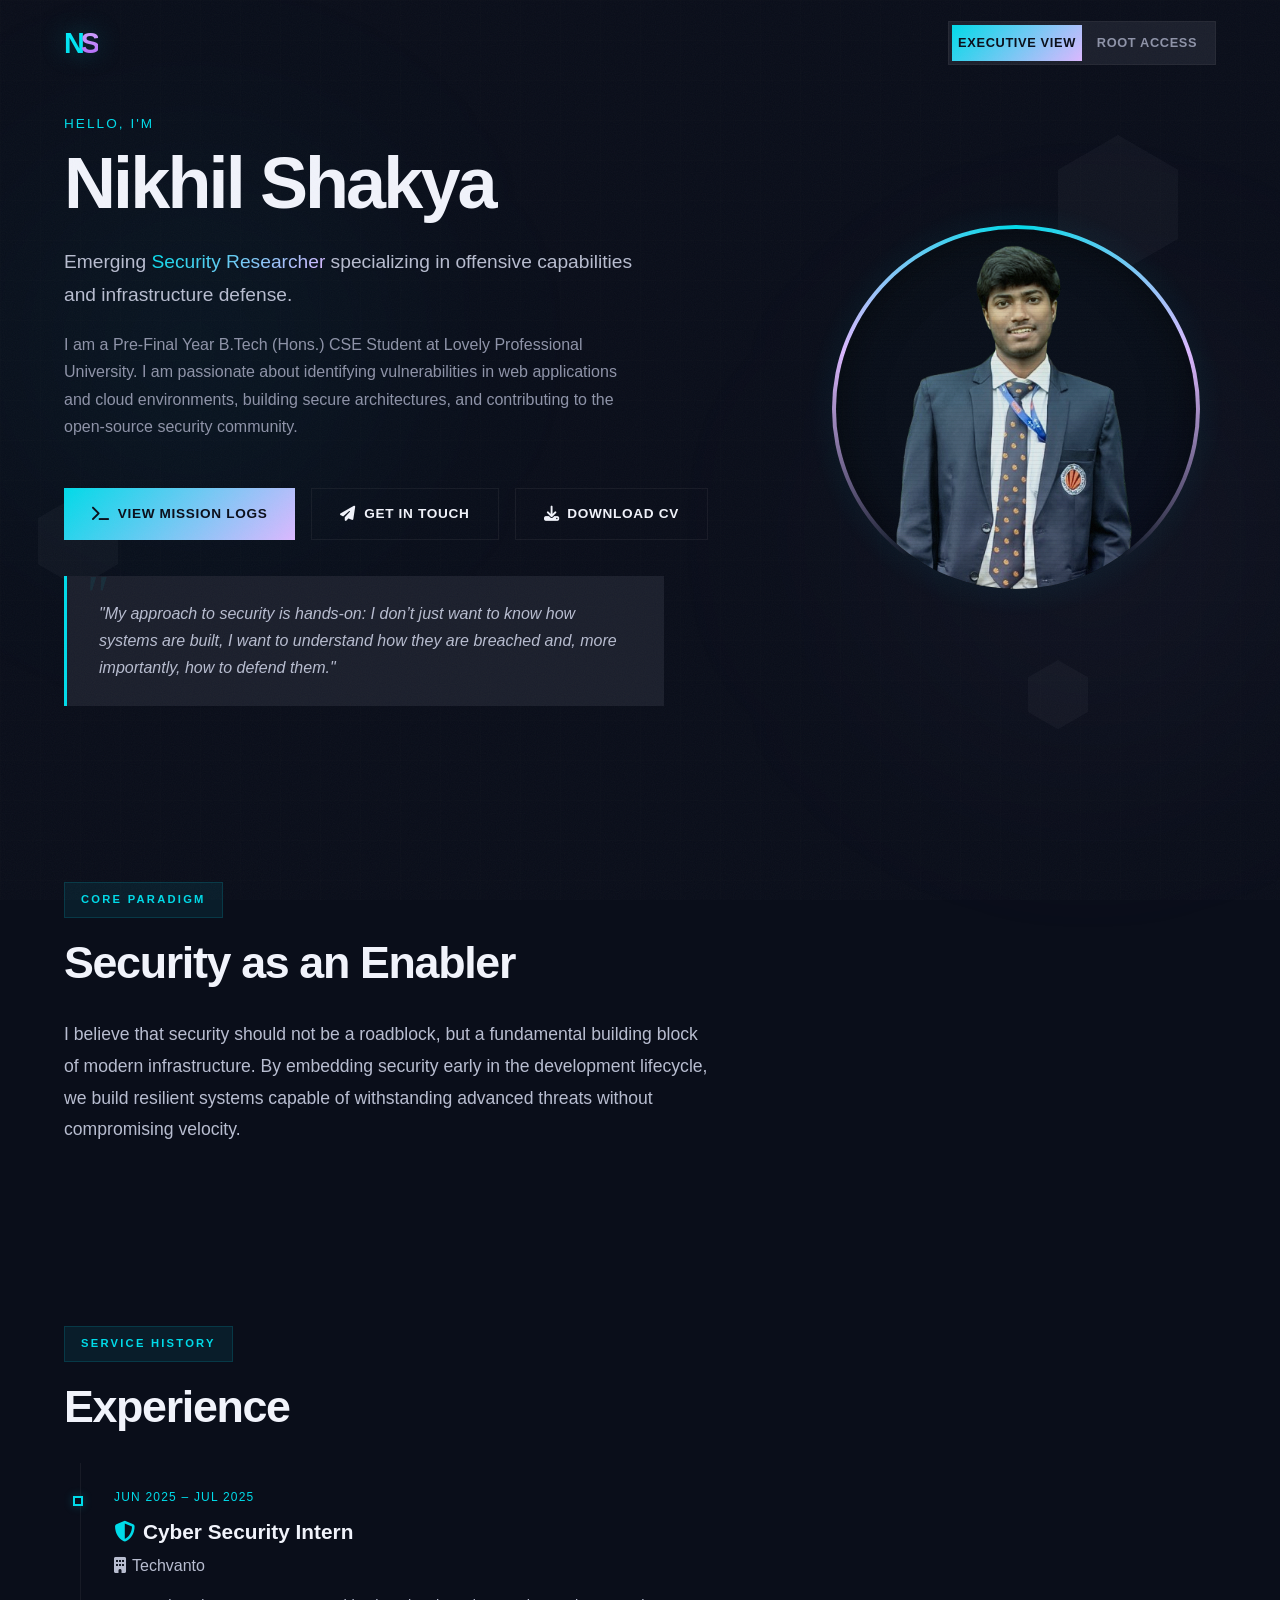
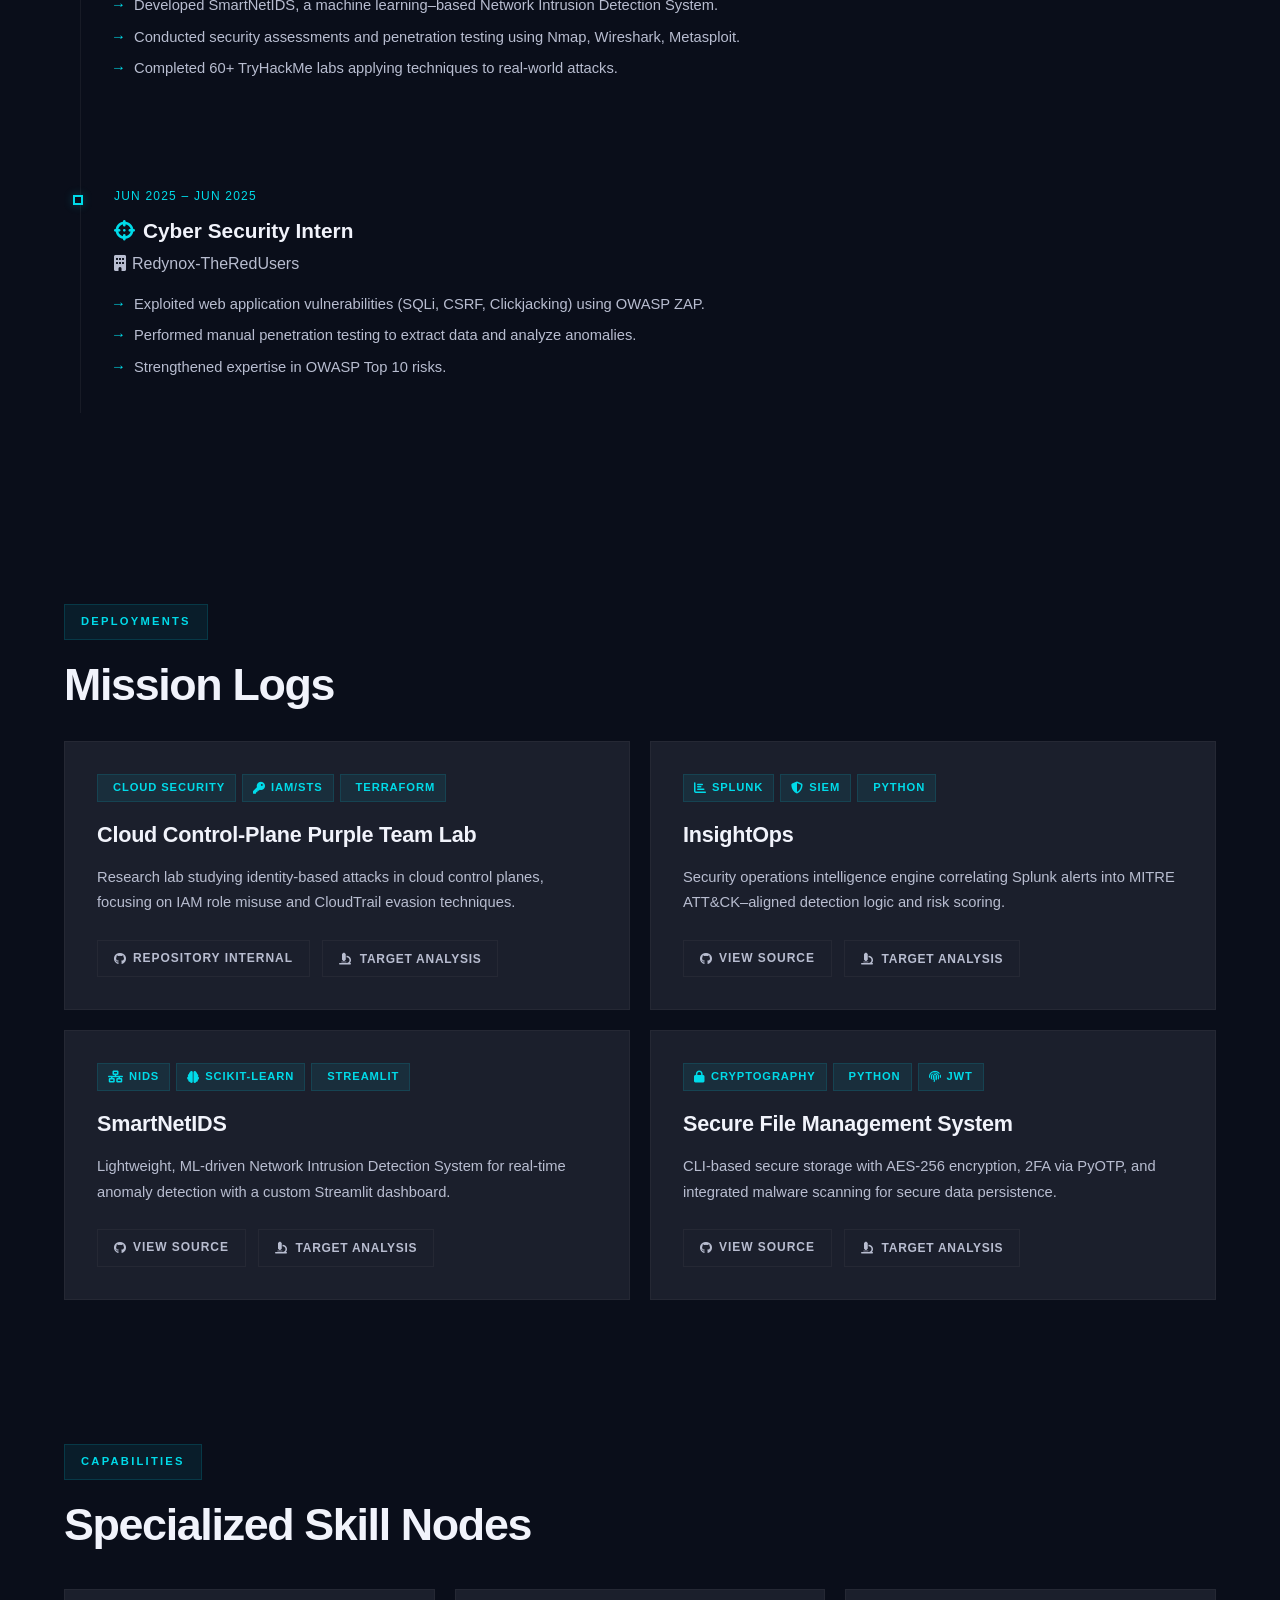
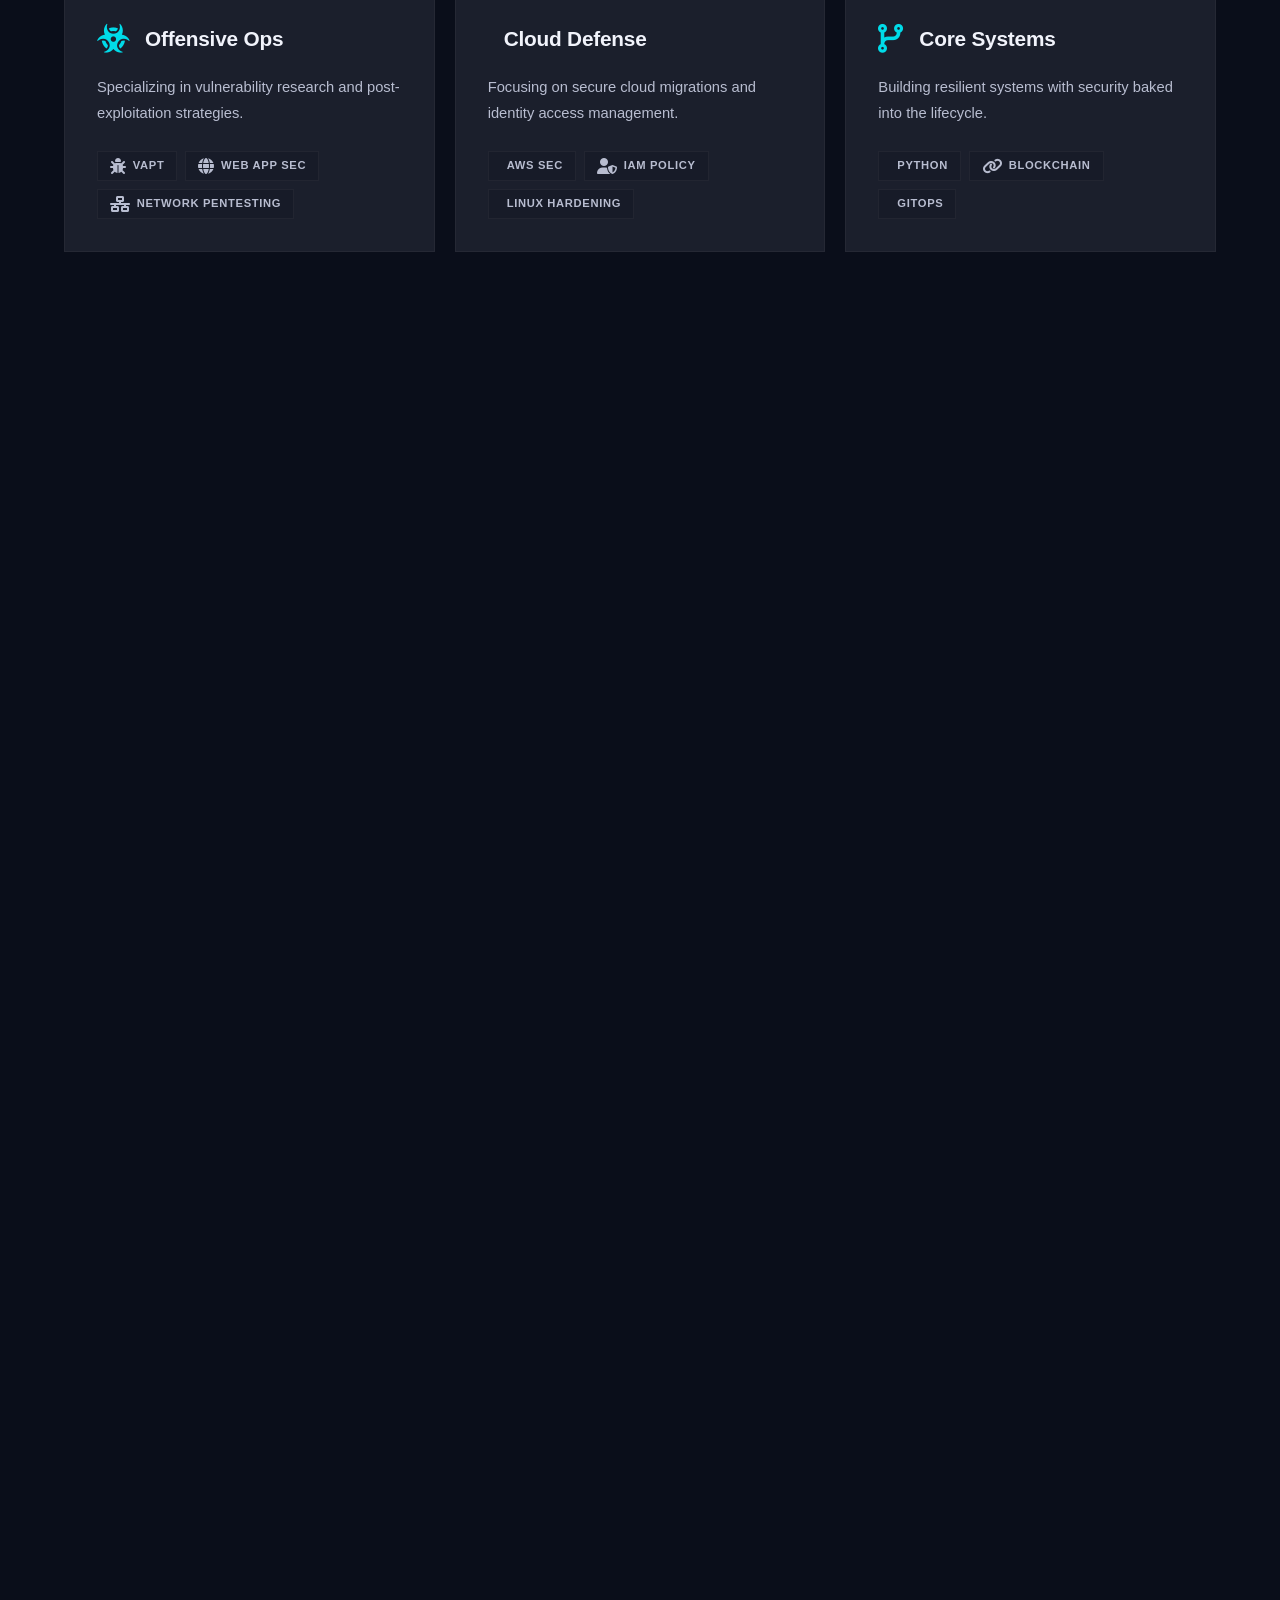
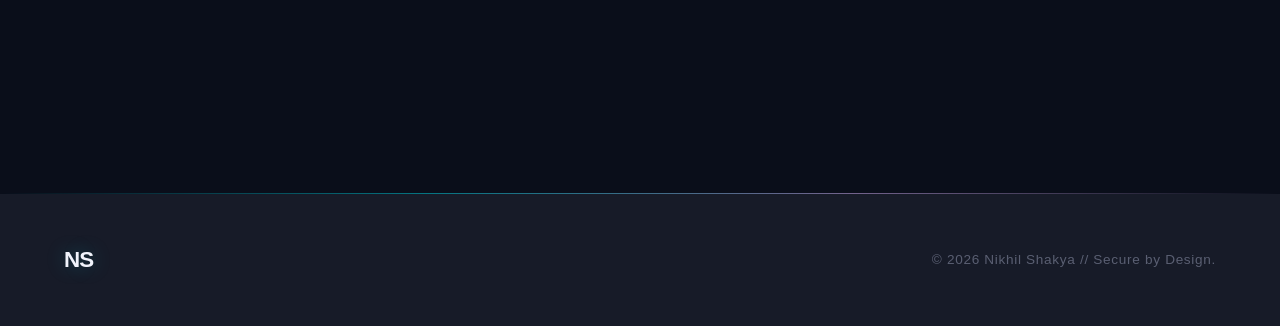
==== commit ffa7d421: "Ho gya" ====
--- a/index.html
+++ b/index.html
@@ -27,15 +27,25 @@
     <meta name="twitter:image" content="https://0xlunatic.github.io/assets/og-image.png">
     <link rel="stylesheet" href="style.css">
     <link
-        href="https://fonts.googleapis.com/css2?family=Fira+Code:wght@400;600&family=Inter:wght@400;500;600;800&display=swap"
+        href="https://fonts.googleapis.com/css2?family=Fira+Code:wght@400;600&family=Inter:wght@400;500;600;800;900&display=swap"
         rel="stylesheet">
+    <link href="https://fonts.googleapis.com/css2?family=Space+Grotesk:wght@400;500;600;700&display=swap" rel="stylesheet">
     <link rel="stylesheet" href="https://cdnjs.cloudflare.com/ajax/libs/devicon/2.16.0/devicon.min.css" integrity="sha512-BlFCHJWngPEHme4TwlEob6dPLfoNaQBTTISPwr4344nxR353w2vgGZ7GiSadbbeR20cJeeM0u1I2lAZuIZ1aOQ==" crossorigin="anonymous" referrerpolicy="no-referrer" />
-    <link rel="stylesheet" href="https://cdnjs.cloudflare.com/ajax/libs/font-awesome/6.4.0/css/all.min.css" integrity="sha512-iecdLmaskl7CVkqkXNQ/ZH/XLlvWZOJyj7Yy7cenmpD1ypASozpmT/E0iPtmFIB46ZmdtAc9eNBvH0H/ZpiBw==" crossorigin="anonymous" referrerpolicy="no-referrer" />
+    <link rel="stylesheet" href="https://cdnjs.cloudflare.com/ajax/libs/font-awesome/6.5.1/css/all.min.css" integrity="sha512-DTOQO9RWCH3ppGqcWaEA1BIZOC6xxalwEsw9c2QQeAIftl+Vegovlnee1c9QX4TctnWMn13TZye+giMm8e2LwA==" crossorigin="anonymous" referrerpolicy="no-referrer" />
 </head>
 
 <body>
     <!-- Scroll Progress HUD -->
     <div class="scroll-progress" id="scrollProgress"></div>
+
+    <!-- Ambient Background Orbs -->
+    <div class="ambient-orb ambient-orb--cyan"></div>
+    <div class="ambient-orb ambient-orb--purple"></div>
+
+    <!-- Floating Hexagon Scanners -->
+    <div class="hex-scanner hex-scanner--1"><svg viewBox="0 0 100 115.47"><polygon points="50 0 100 28.87 100 86.6 50 115.47 0 86.6 0 28.87"/></svg></div>
+    <div class="hex-scanner hex-scanner--2"><svg viewBox="0 0 100 115.47"><polygon points="50 0 100 28.87 100 86.6 50 115.47 0 86.6 0 28.87"/></svg></div>
+    <div class="hex-scanner hex-scanner--3"><svg viewBox="0 0 100 115.47"><polygon points="50 0 100 28.87 100 86.6 50 115.47 0 86.6 0 28.87"/></svg></div>
 
     <!-- Loader -->
     <div id="loader" class="loader">
@@ -122,10 +132,12 @@
 
             <!-- Hero Portrait -->
             <div class="hero-visual">
-                <div class="cyber-portrait" style="--portrait: url('assets/portrait.jpg');">
-                    <img src="assets/portrait.jpg" alt="Nikhil Shakya" class="portrait-base" loading="lazy" />
-                    <div class="portrait-overlay"></div>
-                    <div class="scanlines"></div>
+                <div class="cyber-portrait" style="--portrait: url('assets/portrait1.png');">
+                    <div class="portrait-inner">
+                        <img src="assets/portrait1.png" alt="Nikhil Shakya" class="portrait-base" loading="lazy" />
+                        <div class="portrait-overlay"></div>
+                        <div class="scanlines"></div>
+                    </div>
                 </div>
             </div>
         </section>
@@ -161,8 +173,8 @@
                 <div class="timeline">
                     <div class="timeline-item">
                         <div class="timeline-meta">Jun 2025 – Jul 2025</div>
-                        <h3 class="timeline-title">Cyber Security Intern</h3>
-                        <div class="timeline-org">Techvanto</div>
+                        <h3 class="timeline-title"><i class="fas fa-shield-alt" style="color:var(--accent);margin-right:8px;"></i>Cyber Security Intern</h3>
+                        <div class="timeline-org"><i class="fas fa-building" style="margin-right:6px;"></i>Techvanto</div>
                         <ul class="timeline-details">
                             <li>Developed SmartNetIDS, a machine learning–based Network Intrusion Detection System.</li>
                             <li>Conducted security assessments and penetration testing using Nmap, Wireshark,
@@ -172,8 +184,8 @@
                     </div>
                     <div class="timeline-item">
                         <div class="timeline-meta">Jun 2025 – Jun 2025</div>
-                        <h3 class="timeline-title">Cyber Security Intern</h3>
-                        <div class="timeline-org">Redynox-TheRedUsers</div>
+                        <h3 class="timeline-title"><i class="fas fa-crosshairs" style="color:var(--accent);margin-right:8px;"></i>Cyber Security Intern</h3>
+                        <div class="timeline-org"><i class="fas fa-building" style="margin-right:6px;"></i>Redynox-TheRedUsers</div>
                         <ul class="timeline-details">
                             <li>Exploited web application vulnerabilities (SQLi, CSRF, Clickjacking) using OWASP ZAP.
                             </li>
@@ -205,9 +217,9 @@
                 <div class="card project-card reveal" data-category="cloud">
                     <div class="view-executive">
                         <div class="project-tags">
-                            <span class="project-tag">Cloud Security</span>
-                            <span class="project-tag">IAM/STS</span>
-                            <span class="project-tag">Terraform</span>
+                            <span class="project-tag"><i class="devicon-amazonwebservices-plain-wordmark"></i> Cloud Security</span>
+                            <span class="project-tag"><i class="fas fa-key"></i> IAM/STS</span>
+                            <span class="project-tag"><i class="devicon-terraform-plain"></i> Terraform</span>
                         </div>
                         <h3 class="project-title">Cloud Control-Plane Purple Team Lab</h3>
                         <p class="project-description">Research lab studying identity-based attacks in cloud control planes, focusing on IAM role misuse and CloudTrail evasion techniques.</p>
@@ -233,9 +245,9 @@
                 <div class="card project-card reveal" data-category="offensive">
                     <div class="view-executive">
                         <div class="project-tags">
-                            <span class="project-tag">Splunk</span>
-                            <span class="project-tag">SIEM</span>
-                            <span class="project-tag">Python</span>
+                            <span class="project-tag"><i class="fas fa-chart-bar"></i> Splunk</span>
+                            <span class="project-tag"><i class="fas fa-shield-alt"></i> SIEM</span>
+                            <span class="project-tag"><i class="devicon-python-plain"></i> Python</span>
                         </div>
                         <h3 class="project-title">InsightOps</h3>
                         <p class="project-description">Security operations intelligence engine correlating Splunk alerts into MITRE ATT&CK–aligned detection logic and risk scoring.</p>
@@ -261,9 +273,9 @@
                 <div class="card project-card reveal" data-category="cloud">
                     <div class="view-executive">
                         <div class="project-tags">
-                            <span class="project-tag">NIDS</span>
-                            <span class="project-tag">Scikit-Learn</span>
-                            <span class="project-tag">Streamlit</span>
+                            <span class="project-tag"><i class="fas fa-network-wired"></i> NIDS</span>
+                            <span class="project-tag"><i class="fas fa-brain"></i> Scikit-Learn</span>
+                            <span class="project-tag"><i class="devicon-streamlit-plain"></i> Streamlit</span>
                         </div>
                         <h3 class="project-title">SmartNetIDS</h3>
                         <p class="project-description">Lightweight, ML-driven Network Intrusion Detection System for real-time anomaly detection with a custom Streamlit dashboard.</p>
@@ -289,9 +301,9 @@
                 <div class="card project-card reveal" data-category="offensive">
                     <div class="view-executive">
                         <div class="project-tags">
-                            <span class="project-tag">Cryptography</span>
-                            <span class="project-tag">Python</span>
-                            <span class="project-tag">JWT</span>
+                            <span class="project-tag"><i class="fas fa-lock"></i> Cryptography</span>
+                            <span class="project-tag"><i class="devicon-python-plain"></i> Python</span>
+                            <span class="project-tag"><i class="fas fa-fingerprint"></i> JWT</span>
                         </div>
                         <h3 class="project-title">Secure File Management System</h3>
                         <p class="project-description">CLI-based secure storage with AES-256 encryption, 2FA via PyOTP, and integrated malware scanning for secure data persistence.</p>
@@ -330,9 +342,9 @@
                         </div>
                         <p class="skill-node-desc">Specializing in vulnerability research and post-exploitation strategies.</p>
                         <div class="skill-tags">
-                            <span>VAPT</span>
-                            <span>Web App Sec</span>
-                            <span>Network Pentesting</span>
+                            <span><i class="fas fa-bug"></i> VAPT</span>
+                            <span><i class="fas fa-globe"></i> Web App Sec</span>
+                            <span><i class="fas fa-network-wired"></i> Network Pentesting</span>
                         </div>
                     </div>
 
@@ -344,9 +356,9 @@
                         </div>
                         <p class="skill-node-desc">Focusing on secure cloud migrations and identity access management.</p>
                         <div class="skill-tags">
-                            <span>AWS Sec</span>
-                            <span>IAM Policy</span>
-                            <span>Linux Hardening</span>
+                            <span><i class="devicon-amazonwebservices-plain-wordmark"></i> AWS Sec</span>
+                            <span><i class="fas fa-user-shield"></i> IAM Policy</span>
+                            <span><i class="devicon-linux-plain"></i> Linux Hardening</span>
                         </div>
                     </div>
 
@@ -358,9 +370,9 @@
                         </div>
                         <p class="skill-node-desc">Building resilient systems with security baked into the lifecycle.</p>
                         <div class="skill-tags">
-                            <span>Python</span>
-                            <span>Blockchain</span>
-                            <span>GitOps</span>
+                            <span><i class="devicon-python-plain"></i> Python</span>
+                            <span><i class="fas fa-link"></i> Blockchain</span>
+                            <span><i class="devicon-git-plain"></i> GitOps</span>
                         </div>
                     </div>
                 </div>
@@ -396,15 +408,15 @@
                 <!-- Education -->
                 <div class="card service-card scroll-reveal">
                     <div class="view-executive">
-                        <h3>Education</h3>
+                        <h3><i class="fas fa-graduation-cap" style="color:var(--accent);margin-right:8px;"></i>Education</h3>
                         <ul class="simple-list">
                             <li>
-                                <strong>Lovely Professional University</strong><br>
+                                <strong><i class="fas fa-university" style="margin-right:6px;"></i>Lovely Professional University</strong><br>
                                 <span style="font-size:0.9rem; color:var(--text-secondary);">B.Tech (Hons.) CSE -
-                                    Cybersecurity & Blockchain<br>CGPA: 8.66</span>
+                                    Cybersecurity &amp; Blockchain<br>CGPA: 8.66</span>
                             </li>
                             <li style="margin-top:12px;">
-                                <strong>Kendriya Vidyalaya 3BRD</strong><br>
+                                <strong><i class="fas fa-school" style="margin-right:6px;"></i>Kendriya Vidyalaya 3BRD</strong><br>
                                 <span style="font-size:0.9rem; color:var(--text-secondary);">Intermediate - PCM with
                                     CS<br>Percentage: 86%</span>
                             </li>
@@ -425,13 +437,13 @@
                 <!-- Certifications -->
                 <div class="card service-card scroll-reveal">
                     <div class="view-executive">
-                        <h3>Certifications</h3>
+                        <h3><i class="fas fa-certificate" style="color:var(--accent);margin-right:8px;"></i>Certifications</h3>
                         <ul class="simple-list">
-                            <li>Certified Digital Forensic Investigator | QuickHeal</li>
-                            <li>Certified Blue Team Practitioner (CBTP) | SecOps Group</li>
-                            <li>Certified Network Security Practitioner (CNSP) | SecOps Group</li>
-                            <li>Network+ Certification | CompTIA</li>
-                            <li>Cyber Security 101 | TryHackMe</li>
+                            <li><i class="fas fa-search" style="color:var(--accent);margin-right:6px;"></i>Certified Digital Forensic Investigator | QuickHeal</li>
+                            <li><i class="fas fa-shield-alt" style="color:var(--accent);margin-right:6px;"></i>Certified Blue Team Practitioner (CBTP) | SecOps Group</li>
+                            <li><i class="fas fa-network-wired" style="color:var(--accent);margin-right:6px;"></i>Certified Network Security Practitioner (CNSP) | SecOps Group</li>
+                            <li><i class="fas fa-server" style="color:var(--accent);margin-right:6px;"></i>Network+ Certification | CompTIA</li>
+                            <li><i class="fas fa-flag" style="color:var(--accent);margin-right:6px;"></i>Cyber Security 101 | TryHackMe</li>
                         </ul>
                     </div>
                     <div class="view-root">
@@ -450,11 +462,11 @@
                 <!-- Achievements -->
                 <div class="card service-card scroll-reveal">
                     <div class="view-executive">
-                        <h3>Operational Ranking</h3>
+                        <h3><i class="fas fa-trophy" style="color:var(--accent);margin-right:8px;"></i>Operational Ranking</h3>
                         <div class="thm-badge-container">
                             <!-- TryHackMe Dynamic Badge -->
-                            <a href="https://tryhackme.com/p/2657685" target="_blank" rel="noopener noreferrer">
-                                <img src="https://tryhackme-badges.s3.amazonaws.com/0xLunatic.png" alt="TryHackMe Badge" style="max-width: 100%; height: auto; display: block; margin: 0 auto; border-radius: 8px;">
+                            <a href="https://tryhackme.com/p/0xLunatic" target="_blank" rel="noopener noreferrer">
+                                <img src="https://tryhackme-badges.s3.amazonaws.com/0xLunatic.png" alt="TryHackMe Badge" style="max-width: 100%; height: auto; display: block; margin: 0 auto;">
                             </a>
                         </div>
                     </div>
@@ -538,11 +550,14 @@
         </div>
     </div>
 
+    <!-- Gradient Separator -->
+    <hr class="gradient-line">
+
     <!-- Footer -->
     <footer class="footer">
         <div class="container footer-inner">
             <div class="footer-logo">NS</div>
-            <div class="footer-copy">&copy; 2026 Nikhil Shakya. Secure by Design.</div>
+            <div class="footer-copy">&copy; 2026 Nikhil Shakya // Secure by Design.</div>
         </div>
     </footer>
 
--- a/style.css
+++ b/style.css
@@ -1,352 +1,408 @@
-/* 
-   THEME TOKENS 
-*/
+/* ═══════════════════════════════════════════════════════════════
+   AETHER SENTINEL — Design System v2.0
+   A Tactical Intelligence Command Center aesthetic.
+   ═══════════════════════════════════════════════════════════════ */
+
+/* ─── THEME TOKENS ─────────────────────────────────────────── */
 :root {
-    /* Executive View (Midnight Cyber / Premium) */
-    --bg: #0b1120;
-    --bg-elevated: rgba(30, 41, 59, 0.7);
-    --bg-card: rgba(15, 23, 42, 0.6);
-    --border: rgba(148, 163, 184, 0.1);
-    --border-hover: rgba(56, 18df, 248, 0.4);
-    --text: #f8fafc;
-    --text-secondary: #94a3b8;
-    --text-muted: #64748b;
-    
-    --accent: #38bdf8;
-    --accent-glow: rgba(56, 189, 248, 0.3);
-    --accent-dim: rgba(56, 189, 248, 0.1);
-    
-    --shadow-card: 0 8px 32px rgba(0, 0, 0, 0.4);
-    --shadow-hover: 0 16px 48px rgba(0, 0, 0, 0.6), inset 0 1px 1px rgba(255, 255, 255, 0.05);
-
+    /* Surface Hierarchy (5 tiers of obsidian) */
+    --bg-deepest: #0a0e1a;
+    --bg: #0f131f;
+    --bg-elevated: #171b28;
+    --bg-card: #1b1f2c;
+    --bg-panel: #262a37;
+    --bg-bright: #313442;
+
+    /* Border & Outline */
+    --border: rgba(70, 70, 76, 0.25);
+    --border-hover: rgba(0, 219, 233, 0.4);
+    --border-gradient: linear-gradient(135deg, #00dbe9, #dcb8ff);
+
+    /* Text */
+    --text: #f1f3fb;
+    --text-secondary: #b8bdd0;
+    --text-muted: #8e93a8;
+    --text-dim: #5a5f72;
+
+    /* Accent — Cyan (Primary) */
+    --accent: #00dbe9;
+    --accent-glow: rgba(0, 219, 233, 0.25);
+    --accent-dim: rgba(0, 219, 233, 0.08);
+    --accent-bloom: 0 0 30px rgba(0, 219, 233, 0.12);
+
+    /* Accent — Purple (Secondary) */
+    --accent2: #dcb8ff;
+    --accent2-glow: rgba(220, 184, 255, 0.2);
+    --accent2-dim: rgba(220, 184, 255, 0.08);
+
+    /* Shadows */
+    --shadow-card: 0 4px 24px rgba(0, 0, 0, 0.3);
+    --shadow-hover: 0 8px 40px rgba(0, 219, 233, 0.1), 0 0 60px rgba(0, 0, 0, 0.4);
+
+    /* Fonts */
     --font-sans: 'Inter', sans-serif;
     --font-mono: 'Fira Code', monospace;
-    
-    --cursor-glow: rgba(56, 189, 248, 0.15);
-}
-
+    --font-label: 'Space Grotesk', sans-serif;
+
+    --cursor-glow: rgba(0, 219, 233, 0.1);
+}
+
+/* Root Access / Hacker Mode Override */
 body.root-access {
-    /* Root Access View (Dark/Hacker) */
-    --bg: #050505;
-    --bg-elevated: #0a0a0a;
-    --bg-card: #0f0f0f;
-    --border: rgba(0, 255, 0, 0.15);
+    --bg-deepest: #020204;
+    --bg: #050508;
+    --bg-elevated: #0a0a0e;
+    --bg-card: #0d0d12;
+    --bg-panel: #141418;
+    --bg-bright: #1a1a20;
+
+    --border: rgba(0, 255, 0, 0.12);
     --border-hover: rgba(0, 255, 0, 0.4);
-    --text: #e2e8f0;
-    --text-secondary: #94a3b8;
-    --text-muted: #475569;
+    --border-gradient: linear-gradient(135deg, #00ff00, #ff003c);
+
+    --text: #edf0f7;
+    --text-secondary: #a8b5c8;
+    --text-muted: #6b7a8d;
+    --text-dim: #4a566a;
 
     --accent: #00ff00;
-    --accent-glow: rgba(0, 255, 0, 0.25);
-    --accent-dim: rgba(0, 255, 0, 0.1);
+    --accent-glow: rgba(0, 255, 0, 0.2);
+    --accent-dim: rgba(0, 255, 0, 0.06);
+    --accent-bloom: 0 0 30px rgba(0, 255, 0, 0.08);
+
+    --accent2: #ff003c;
+    --accent2-glow: rgba(255, 0, 60, 0.15);
+    --accent2-dim: rgba(255, 0, 60, 0.06);
 
     --shadow-card: 0 4px 24px rgba(0, 255, 0, 0.03);
-    --shadow-hover: 0 16px 48px rgba(0, 255, 0, 0.12);
-    
-    --cursor-glow: rgba(0, 255, 0, 0.06);
-
+    --shadow-hover: 0 16px 48px rgba(0, 255, 0, 0.08);
+
+    --cursor-glow: rgba(0, 255, 0, 0.05);
     font-family: var(--font-mono) !important;
 }
-
-body.root-access * {
-    font-family: var(--font-mono) !important;
-}
-
-/* BASE STYLES & VARIABLES */
-::-webkit-scrollbar { width: 8px; }
-::-webkit-scrollbar-track { background: var(--bg); }
-::-webkit-scrollbar-thumb { background: var(--border); border-radius: 4px; }
-::-webkit-scrollbar-thumb:hover { background: var(--accent); }
+body.root-access * { font-family: var(--font-mono) !important; }
+
+/* ─── RESET & BASE ─────────────────────────────────────────── */
 *, *::before, *::after { margin: 0; padding: 0; box-sizing: border-box; }
-
 html { scroll-behavior: smooth; font-size: 16px; }
 
 body {
     font-family: var(--font-sans);
-    background: var(--bg);
+    background: var(--bg-deepest);
     color: var(--text);
     line-height: 1.6;
     overflow-x: hidden;
-    transition: background-color 0.4s ease, color 0.4s ease;
+    transition: background-color 0.5s ease, color 0.4s ease;
     position: relative;
     min-height: 100vh;
 }
 
-/* Custom Selection Color */
-::selection {
-    background: var(--accent);
-    color: #0b1120;
-}
-body.root-access ::selection {
-    color: #050505;
-}
-
-/* Scroll Progress HUD */
+/* ─── NOISE / GRAIN TEXTURE OVERLAY ────────────────────────── */
+body::before {
+    content: '';
+    position: fixed;
+    inset: 0;
+    z-index: 9990;
+    pointer-events: none;
+    opacity: 0.035;
+    background-image: url("data:image/svg+xml,%3Csvg viewBox='0 0 256 256' xmlns='http://www.w3.org/2000/svg'%3E%3Cfilter id='noise'%3E%3CfeTurbulence type='fractalNoise' baseFrequency='0.9' numOctaves='4' stitchTiles='stitch'/%3E%3C/filter%3E%3Crect width='100%25' height='100%25' filter='url(%23noise)' opacity='1'/%3E%3C/svg%3E");
+    background-repeat: repeat;
+    background-size: 256px 256px;
+}
+
+/* ─── BACKGROUND GRID PATTERN ──────────────────────────────── */
+body::after {
+    content: '';
+    position: fixed;
+    inset: 0;
+    z-index: -1;
+    pointer-events: none;
+    background-image:
+        linear-gradient(rgba(70, 70, 76, 0.04) 1px, transparent 1px),
+        linear-gradient(90deg, rgba(70, 70, 76, 0.04) 1px, transparent 1px);
+    background-size: 40px 40px;
+}
+
+/* Ambient glow orbs */
+.ambient-orb {
+    position: fixed;
+    border-radius: 50%;
+    pointer-events: none;
+    filter: blur(120px);
+    z-index: -1;
+    animation: orbFloat 20s ease-in-out infinite alternate;
+}
+.ambient-orb--cyan {
+    top: 10%;
+    left: -5%;
+    width: 40vw;
+    height: 40vw;
+    background: radial-gradient(circle, rgba(0, 219, 233, 0.08), transparent 70%);
+}
+.ambient-orb--purple {
+    bottom: 5%;
+    right: -10%;
+    width: 50vw;
+    height: 50vw;
+    background: radial-gradient(circle, rgba(220, 184, 255, 0.05), transparent 70%);
+}
+body.root-access .ambient-orb--cyan {
+    background: radial-gradient(circle, rgba(0, 255, 0, 0.06), transparent 70%);
+}
+body.root-access .ambient-orb--purple { display: none; }
+
+@keyframes orbFloat {
+    0% { transform: translate(0, 0) scale(1); }
+    100% { transform: translate(20px, -30px) scale(1.05); }
+}
+
+/* ─── SCROLLBAR ────────────────────────────────────────────── */
+::-webkit-scrollbar { width: 6px; }
+::-webkit-scrollbar-track { background: var(--bg-deepest); }
+::-webkit-scrollbar-thumb { background: var(--bg-bright); border-radius: 0; }
+::-webkit-scrollbar-thumb:hover { background: var(--accent); }
+
+/* ─── SELECTION ────────────────────────────────────────────── */
+::selection { background: var(--accent); color: var(--bg-deepest); }
+body.root-access ::selection { color: #000; }
+
+/* ─── UTILITY ──────────────────────────────────────────────── */
+body.loading { overflow: hidden; }
+a { color: inherit; text-decoration: none; }
+.container { max-width: 1200px; margin: 0 auto; padding: 0 24px; }
+
+/* ─── SCROLL PROGRESS HUD ─────────────────────────────────── */
 .scroll-progress {
     position: fixed;
     top: 0;
     left: 0;
     width: 0%;
-    height: 3px;
-    background: var(--accent);
+    height: 2px;
+    background: linear-gradient(90deg, var(--accent), var(--accent2));
     z-index: 9999;
-    box-shadow: 0 0 15px var(--accent);
     transition: width 0.1s ease-out;
 }
-/* Ambient Background Glows */
-body::before, body::after {
-    content: ''; position: fixed; z-index: -1; pointer-events: none;
-    border-radius: 50%; filter: blur(120px); opacity: 0.5;
-    transition: all 0.5s ease;
-}
-body::before {
-    top: -10%; left: -10%; width: 50vw; height: 50vw;
-    background: radial-gradient(circle, rgba(56,189,248,0.15), transparent 70%);
-}
-body::after {
-    bottom: -10%; right: -10%; width: 60vw; height: 60vw;
-    background: radial-gradient(circle, rgba(139,92,246,0.1), transparent 70%);
-}
-body.root-access::before { background: radial-gradient(circle, rgba(0,255,0,0.1), transparent 70%); }
-body.root-access::after { display: none; }
-
-body.loading { overflow: hidden; }
-a { color: inherit; text-decoration: none; }
-.container { max-width: 1200px; margin: 0 auto; padding: 0 24px; }
-
-/* GRADIENTS & UTILS */
+
+/* ─── GRADIENT TEXT ────────────────────────────────────────── */
 .gradient-text {
-    background: linear-gradient(135deg, var(--accent), #8b5cf6);
+    background: linear-gradient(135deg, var(--accent), var(--accent2));
     -webkit-background-clip: text;
     -webkit-text-fill-color: transparent;
     background-clip: text;
 }
 body.root-access .gradient-text {
-    background: linear-gradient(135deg, var(--accent), #ff003c);
+    background: linear-gradient(135deg, var(--accent), var(--accent2));
     -webkit-background-clip: text;
     -webkit-text-fill-color: transparent;
     background-clip: text;
 }
 
-/* LOADER */
+/* ─── LOADER ───────────────────────────────────────────────── */
 .loader {
-    position: fixed; inset: 0; z-index: 9999;
-    background: var(--bg);
+    position: fixed; inset: 0; z-index: 99999;
+    background: var(--bg-deepest);
     display: flex; align-items: center; justify-content: center;
     transition: opacity 0.8s ease, visibility 0.8s;
 }
 .loader.done { opacity: 0; visibility: hidden; pointer-events: none; }
 .loader-content { text-align: center; }
 .loader-bar {
-    width: 200px; height: 2px;
+    width: 240px; height: 2px;
     background: var(--border);
     margin: 0 auto 16px; position: relative; overflow: hidden;
 }
 .loader-bar::after {
     content: ''; position: absolute; left: 0; top: 0; height: 100%; width: 0;
-    background: var(--accent);
-    animation: loaderFill 1.2s cubic-bezier(0.16,1,0.3,1) forwards;
+    background: linear-gradient(90deg, var(--accent), var(--accent2));
+    animation: loaderFill 1.2s cubic-bezier(0.16, 1, 0.3, 1) forwards;
 }
 .loader-text {
-    font-family: var(--font-mono); font-size: 0.8rem; color: var(--accent);
-    letter-spacing: 0.1em; text-transform: uppercase;
+    font-family: var(--font-label); font-size: 0.75rem; color: var(--accent);
+    letter-spacing: 0.15em; text-transform: uppercase;
 }
 @keyframes loaderFill { to { width: 100%; } }
 
-/* CURSOR GLOW */
+/* ─── CURSOR GLOW ──────────────────────────────────────────── */
 .cursor-glow {
-    position: fixed; width: 600px; height: 600px;
+    position: fixed; width: 500px; height: 500px;
     border-radius: 50%; pointer-events: none; z-index: 0;
     background: radial-gradient(circle, var(--cursor-glow) 0%, transparent 60%);
     transform: translate(-50%, -50%);
-    opacity: 0; transition: opacity 0.4s, background 0.4s ease;
+    opacity: 0; transition: opacity 0.4s;
     will-change: left, top;
 }
 .cursor-glow.active { opacity: 1; }
 
-/* SCROLL REVEAL - Enhanced with Scale and dynamic blur */
+/* ─── SCROLL REVEAL — Cinematic Entry ─────────────────────── */
 .scroll-reveal {
-    opacity: 0; transform: translateY(40px) scale(0.96); filter: blur(8px);
-    transition: opacity 0.9s cubic-bezier(0.16,1,0.3,1),
-                transform 0.9s cubic-bezier(0.16,1,0.3,1),
-                filter 0.9s cubic-bezier(0.16,1,0.3,1);
-    will-change: opacity, transform, filter;
-}
-.scroll-reveal.visible { opacity: 1; transform: translateY(0) scale(1); filter: blur(0); }
-
-/* NAV & TOGGLE */
+    opacity: 0;
+    transform: translateY(50px);
+    transition: opacity 1s cubic-bezier(0.16, 1, 0.3, 1),
+                transform 1s cubic-bezier(0.16, 1, 0.3, 1);
+    will-change: opacity, transform;
+}
+.scroll-reveal.visible { opacity: 1; transform: translateY(0); }
+
+/* Staggered card reveals */
+.reveal { opacity: 0; transform: translateY(40px); transition: all 0.8s cubic-bezier(0.16, 1, 0.3, 1); }
+.reveal.visible { opacity: 1; transform: translateY(0); }
+
+
+/* ═══════════════════════════════════════════════════════════════
+   NAVIGATION
+   ═══════════════════════════════════════════════════════════════ */
+
 .navbar {
     position: fixed; top: 0; left: 0; right: 0; z-index: 1000;
-    padding: 24px 0; transition: all 0.4s ease;
+    padding: 20px 0;
+    transition: all 0.4s ease;
 }
 .navbar.scrolled {
-    background: var(--bg-card);
-    backdrop-filter: blur(16px); -webkit-backdrop-filter: blur(16px);
-    padding: 16px 0; border-bottom: 1px solid var(--border);
-    box-shadow: 0 4px 30px rgba(0, 0, 0, 0.1);
+    background: rgba(10, 14, 26, 0.85);
+    backdrop-filter: blur(20px); -webkit-backdrop-filter: blur(20px);
+    padding: 12px 0;
+    border-bottom: 1px solid var(--border);
 }
 .nav-content {
     max-width: 1200px; margin: 0 auto; padding: 0 24px;
     display: flex; justify-content: space-between; align-items: center;
 }
+
+/* Brand Logo */
 .brand {
-    font-size: 1.8rem;
-    font-weight: 900;
-    letter-spacing: -2px;
-    display: flex;
-    align-items: center;
-    cursor: pointer;
-    position: relative;
-    user-select: none;
-}
-
+    font-size: 1.8rem; font-weight: 900; letter-spacing: -2px;
+    display: flex; align-items: center; cursor: pointer;
+    position: relative; user-select: none;
+}
 .logo-n, .logo-s {
     display: inline-block;
     transition: all 0.4s cubic-bezier(0.175, 0.885, 0.32, 1.275);
     position: relative;
-    background-clip: text;
-    -webkit-background-clip: text;
+    background-clip: text; -webkit-background-clip: text;
     -webkit-text-fill-color: transparent;
-    filter: drop-shadow(0 0 10px var(--accent-glow));
-}
-
-.logo-n {
-    background-image: linear-gradient(to bottom, #00f2fe, #4facfe);
-    margin-right: 2px;
-}
-
-.logo-s {
-    background-image: linear-gradient(to bottom, #f093fb, #a855f7);
-    margin-left: -4px;
-}
+    filter: drop-shadow(0 0 12px var(--accent-glow));
+}
+.logo-n { background-image: linear-gradient(to bottom, #00f0ff, #00dbe9); margin-right: 2px; }
+.logo-s { background-image: linear-gradient(to bottom, #dcb8ff, #a855f7); margin-left: -4px; }
 
 body.root-access .logo-n {
-    background-image: linear-gradient(to bottom, #43e97b, #38f9d7);
-    filter: drop-shadow(0 0 10px rgba(0, 255, 0, 0.3));
-}
-
+    background-image: linear-gradient(to bottom, #00ff00, #22c55e);
+    filter: drop-shadow(0 0 12px rgba(0, 255, 0, 0.3));
+}
 body.root-access .logo-s {
-    background-image: linear-gradient(to bottom, #ff0844, #ffb199);
-    filter: drop-shadow(0 0 10px rgba(255, 0, 60, 0.3));
-}
-
-/* HUD Scanline Effect - Static HUD elements */
+    background-image: linear-gradient(to bottom, #ff003c, #ff6b6b);
+    filter: drop-shadow(0 0 12px rgba(255, 0, 60, 0.3));
+}
+
+/* Ghost hex trails on hover */
+.logo-n::before, .logo-s::before {
+    content: attr(data-content);
+    position: absolute; top: 0; left: 0;
+    opacity: 0; filter: blur(4px);
+    transition: all 0.3s ease;
+}
+.brand:hover .logo-n::before { content: '0x4E'; font-size: 0.55rem; top: -16px; opacity: 0.6; font-family: var(--font-label); }
+.brand:hover .logo-s::before { content: '0x53'; font-size: 0.55rem; top: 18px; opacity: 0.6; font-family: var(--font-label); }
+.brand:hover .logo-n, .brand:hover .logo-s { transform: scale(1.08); }
+
+/* Scanline on brand */
 .brand::before {
     content: '';
-    position: absolute;
-    top: 0;
-    left: 0;
-    width: 100%;
-    height: 100%;
-    background: linear-gradient(
-        to bottom,
-        transparent,
-        var(--accent-dim),
-        transparent
-    );
-    opacity: 0.1;
-    z-index: 3;
-    pointer-events: none;
-}
-
-/* Ghost Letters / Hex Trails */
-.logo-n::before, .logo-s::before {
-    content: attr(data-content);
-    position: absolute;
-    top: 0;
-    left: 0;
-    opacity: 0;
-    filter: blur(4px);
-    transition: all 0.3s ease;
-}
-
-.brand:hover .logo-n::before {
-    content: '0x4E'; /* Hex for N */
-    font-size: 0.6rem;
-    top: -15px;
-    opacity: 0.7;
-}
-
-.brand:hover .logo-s::before {
-    content: '0x53'; /* Hex for S */
-    font-size: 0.6rem;
-    top: 15px;
-    opacity: 0.7;
-}
-
-.brand:hover .logo-n, .brand:hover .logo-s {
-    transform: scale(1.05);
-    filter: brightness(1.2);
-}
-
-@keyframes scanV {
-    0% { transform: translateY(-100%); }
-    100% { transform: translateY(100%); }
-}
-
-@keyframes glitchText {
-    0% { transform: translate(0); opacity: 0.7; }
-    20% { transform: translate(-2px, 2px); opacity: 0.5; }
-    40% { transform: translate(2px, -2px); opacity: 0.8; }
-    60% { transform: translate(-2px, -2px); opacity: 0.6; }
-    80% { transform: translate(2px, 2px); opacity: 0.7; }
-    100% { transform: translate(0); opacity: 0.7; }
+    position: absolute; top: 0; left: 0; width: 100%; height: 100%;
+    background: linear-gradient(to bottom, transparent, var(--accent-dim), transparent);
+    opacity: 0.06; z-index: 3; pointer-events: none;
 }
 
 .nav-controls { display: flex; align-items: center; gap: 16px; }
 
-/* The Toggle */
+/* Mode Toggle */
 .toggle-container {
     background: var(--bg-card); border: 1px solid var(--border);
-    border-radius: 100px; padding: 4px; display: inline-block;
-    box-shadow: var(--shadow-card);
+    border-radius: 0; padding: 3px; display: inline-block;
 }
 .toggle-label {
     display: flex; position: relative; cursor: pointer;
-    align-items: center; justify-content: space-between; width: 260px; height: 36px;
+    align-items: center; justify-content: space-between;
+    width: 260px; height: 36px;
 }
 .toggle-checkbox { display: none; }
 .toggle-slider {
     position: absolute; top: 0; left: 0; height: 100%; width: 50%;
-    background: var(--accent); border-radius: 100px;
-    transition: transform 0.4s cubic-bezier(0.16,1,0.3,1); z-index: 1;
+    background: linear-gradient(135deg, var(--accent), var(--accent2));
+    border-radius: 0;
+    transition: transform 0.4s cubic-bezier(0.16, 1, 0.3, 1); z-index: 1;
 }
 .toggle-checkbox:checked + .toggle-label .toggle-slider { transform: translateX(100%); }
 .toggle-text {
-    flex: 1; text-align: center; z-index: 2; font-size: 0.85rem; font-weight: 600;
+    flex: 1; text-align: center; z-index: 2;
+    font-size: 0.8rem; font-weight: 700; letter-spacing: 0.05em;
+    text-transform: uppercase;
+    font-family: var(--font-label);
     transition: color 0.3s ease;
 }
-.exec-text { color: #fff; }
-.root-text { color: var(--text-secondary); }
-.toggle-checkbox:checked + .toggle-label .exec-text { color: var(--text-secondary); }
-.toggle-checkbox:checked + .toggle-label .root-text { color: #000; }
-
-body.root-access .toggle-container { background: #000; border-color: rgba(0,255,0,0.3); }
-
+.exec-text { color: var(--bg-deepest); }
+.root-text { color: var(--text-muted); }
+.toggle-checkbox:checked + .toggle-label .exec-text { color: var(--text-muted); }
+.toggle-checkbox:checked + .toggle-label .root-text { color: var(--bg-deepest); }
+
+body.root-access .toggle-container { background: #000; border-color: rgba(0, 255, 0, 0.2); }
+
+/* Terminal Button */
 .root-only-btn {
     display: none; background: var(--bg-card); color: var(--accent);
     border: 1px solid var(--border); width: 44px; height: 44px;
-    border-radius: 12px; align-items: center; justify-content: center;
-    cursor: pointer; transition: all 0.3s ease; box-shadow: var(--shadow-card);
+    border-radius: 0; align-items: center; justify-content: center;
+    cursor: pointer; transition: all 0.3s ease;
 }
 body.root-access .root-only-btn { display: flex; }
-.root-only-btn:hover { background: var(--accent-dim); transform: scale(1.05); }
-
-/* SECTIONS */
-.section { padding: 100px 0; position: relative; z-index: 1; }
+.root-only-btn:hover { background: var(--accent-dim); box-shadow: var(--accent-bloom); }
+
+
+/* ═══════════════════════════════════════════════════════════════
+   SECTIONS
+   ═══════════════════════════════════════════════════════════════ */
+
+.section { padding: 72px 0; position: relative; z-index: 1; }
+
 .section-label {
-    display: inline-block;
-    font-family: var(--font-mono); font-size: 0.85rem; font-weight: 600;
-    color: var(--accent); text-transform: uppercase; letter-spacing: 0.1em;
-    margin-bottom: 16px; padding: 6px 14px;
-    background: rgba(56, 189, 248, 0.1);
-    border: 1px solid rgba(56, 189, 248, 0.2);
-    border-radius: 100px;
-}
-.section-title { font-size: 2.8rem; font-weight: 800; margin-bottom: 40px; letter-spacing: -0.02em; color: var(--text); }
-.section-desc { font-size: 1.15rem; color: var(--text-secondary); max-width: 650px; margin-bottom: 48px; line-height: 1.7; }
-
-/* DUAL MODE LOGIC */
+    display: inline-flex; align-items: center; gap: 8px;
+    font-family: var(--font-label);
+    font-size: 0.7rem; font-weight: 600;
+    color: var(--accent); text-transform: uppercase; letter-spacing: 0.2em;
+    margin-bottom: 20px; padding: 8px 16px;
+    background: var(--accent-dim);
+    border: 1px solid rgba(0, 219, 233, 0.15);
+    border-radius: 0;
+}
+body.root-access .section-label {
+    background: var(--accent-dim);
+    border-color: rgba(0, 255, 0, 0.15);
+}
+
+.section-title {
+    font-size: 2.8rem; font-weight: 900; margin-bottom: 32px;
+    letter-spacing: -0.03em; color: var(--text);
+    line-height: 1.1;
+}
+.section-desc {
+    font-size: 1.1rem; color: var(--text-secondary); max-width: 650px;
+    margin-bottom: 36px; line-height: 1.8; font-weight: 400;
+}
+
+/* HUD Corner Labels */
+.hud-label {
+    font-family: var(--font-label);
+    font-size: 0.6rem;
+    letter-spacing: 0.15em;
+    text-transform: uppercase;
+    color: var(--text-dim);
+    position: absolute;
+}
+.hud-label--tl { top: 24px; left: 24px; }
+.hud-label--tr { top: 24px; right: 24px; }
+.hud-label--br { bottom: 24px; right: 24px; }
+
+/* ─── DUAL MODE LOGIC ──────────────────────────────────────── */
 .view-root { display: none; }
 body.root-access .view-executive { display: none; }
 body.root-access .view-root { display: block; animation: glitchReveal 0.4s ease forwards; }
@@ -357,400 +413,672 @@
     100% { opacity: 1; filter: none; transform: translate(0); }
 }
 
-/* HERO */
-.hero { min-height: 90vh; display: flex; align-items: center; justify-content: space-between; gap: 64px; position: relative; }
+/* ─── SECTION DIVIDER (SVG Wave) ──────────────────────────── */
+.section-divider {
+    width: 100%;
+    height: 80px;
+    position: relative;
+    overflow: hidden;
+    z-index: 1;
+}
+.section-divider svg {
+    position: absolute;
+    bottom: 0;
+    width: 100%;
+    height: 100%;
+}
+
+
+/* ═══════════════════════════════════════════════════════════════
+   HERO
+   ═══════════════════════════════════════════════════════════════ */
+
+.hero {
+    min-height: 90vh;
+    display: flex; align-items: center;
+    justify-content: space-between;
+    gap: 60px; position: relative;
+    padding-top: 80px;
+}
 .hero-content { flex: 1; min-width: 0; }
-.hero-visual { flex: 0 0 450px; display: flex; justify-content: flex-end; }
+.hero-visual { flex: 0 0 400px; display: flex; justify-content: center; align-items: center; }
 
 @media (max-width: 1024px) {
     .hero { flex-direction: column; text-align: left; justify-content: center; }
-    .hero-visual { display: none; } /* Hide on smaller screens */
-}
-
-/* CYBER PORTRAIT FX */
+    .hero-visual { display: none; }
+}
+
+/* Cyber Portrait — Container with animated ring */
 .cyber-portrait {
-    position: relative;
-    width: 400px;
-    height: 480px;
-    border-radius: 12px;
-    overflow: hidden;
-    /* Softly fade the bottom edge into the dark background */
-    -webkit-mask-image: linear-gradient(to bottom, black 65%, transparent 100%);
-    mask-image: linear-gradient(to bottom, black 65%, transparent 100%);
-    box-shadow: 0 0 30px rgba(0, 0, 0, 0.5);
+    position: relative; width: 360px; height: 360px;
+    border-radius: 50%; overflow: visible;
     perspective: 1000px;
-    transition: transform 0.1s ease-out;
+    transition: transform 0.3s ease-out;
     transform: rotateX(var(--rx, 0deg)) rotateY(var(--ry, 0deg));
     transform-style: preserve-3d;
 }
 
+/* Animated rotating ring border */
+.cyber-portrait::before {
+    content: '';
+    position: absolute;
+    inset: -4px;
+    border-radius: 50%;
+    background: conic-gradient(
+        from 0deg,
+        var(--accent),
+        var(--accent2),
+        transparent 40%,
+        transparent 60%,
+        var(--accent2),
+        var(--accent)
+    );
+    animation: portraitRingSpin 6s linear infinite;
+    z-index: -1;
+}
+
+/* Ambient bloom behind portrait */
+.cyber-portrait::after {
+    content: '';
+    position: absolute;
+    inset: -30px;
+    border-radius: 50%;
+    background: radial-gradient(circle, var(--accent-glow) 0%, transparent 70%);
+    z-index: -2;
+    animation: portraitBloom 4s ease-in-out infinite alternate;
+}
+
+@keyframes portraitRingSpin {
+    to { transform: rotate(360deg); }
+}
+@keyframes portraitBloom {
+    0% { opacity: 0.4; transform: scale(1); }
+    100% { opacity: 0.7; transform: scale(1.05); }
+}
+
+/* Inner circle that clips the image */
+.portrait-inner {
+    width: 100%; height: 100%;
+    border-radius: 50%;
+    overflow: hidden;
+    position: relative;
+    background: var(--bg-deepest);
+    box-shadow: inset 0 0 40px rgba(0, 0, 0, 0.5);
+}
+
 .portrait-base {
-    width: 100%;
-    height: 100%;
+    width: 100%; height: 100%;
     object-fit: cover;
-    filter: grayscale(70%) contrast(130%) brightness(80%);
-    transition: transform 0.1s ease-out;
-    transform: translateZ(50px);
-}
-
+    object-position: center top;
+    filter: contrast(110%) brightness(90%);
+    transition: filter 0.4s ease, transform 0.3s ease-out;
+    transform: translateZ(50px) scale(1.05);
+}
+.cyber-portrait:hover .portrait-base {
+    filter: contrast(115%) brightness(95%) saturate(110%);
+    transform: translateZ(50px) scale(1.08);
+}
+
+/* Duotone gradient overlay */
 .portrait-overlay {
-    position: absolute;
-    inset: 0;
-    /* Red-blue duotone map */
-    background: linear-gradient(45deg, rgba(255,0,50,0.3) 0%, rgba(0,200,255,0.3) 100%);
-    mix-blend-mode: color; /* Maps to the greyscale beneath */
+    position: absolute; inset: 0;
+    border-radius: 50%;
+    background: linear-gradient(160deg, rgba(0, 219, 233, 0.15) 0%, rgba(220, 184, 255, 0.12) 100%);
+    mix-blend-mode: color;
     pointer-events: none;
-    transform: translateZ(70px);
-}
-
+    z-index: 2;
+}
+
+/* Subtle scanlines */
 .scanlines {
-    position: absolute;
-    inset: 0;
+    position: absolute; inset: 0;
+    border-radius: 50%;
     background: repeating-linear-gradient(
         to bottom,
-        transparent 0,
-        transparent 2px,
-        rgba(0, 0, 0, 0.3) 3px,
-        rgba(0, 0, 0, 0.3) 4px
+        transparent 0, transparent 3px,
+        rgba(0, 0, 0, 0.12) 3px, rgba(0, 0, 0, 0.12) 4px
     );
-    pointer-events: none;
-    z-index: 10;
-    transform: translateZ(90px);
-    opacity: 0.5;
-}
-
-/* Burst Glitch - Only happens periodically */
-.cyber-portrait::before, .cyber-portrait::after {
-    content: '';
-    position: absolute;
-    inset: 0;
-    background-image: var(--portrait);
-    background-size: cover;
-    background-position: center;
-    mix-blend-mode: screen;
-    pointer-events: none;
-    opacity: 0;
-    z-index: 5;
-    transform: translateZ(60px);
-}
-
-.cyber-portrait::before {
-    filter: hue-rotate(90deg) saturate(200%);
-    animation: burstGlitch 8s infinite;
-}
-
-.cyber-portrait::after {
-    filter: hue-rotate(-90deg) saturate(200%) brightness(1.2);
-    animation: burstGlitch 8s infinite 4s;
-}
-
-@keyframes burstGlitch {
-    0%, 95%, 100% { opacity: 0; clip-path: inset(0 0 0 0); transform: translateZ(60px) translate(0); }
-    96% { opacity: 0.6; clip-path: inset(20% 0 50% 0); transform: translateZ(60px) translate(-5px, 2px); }
-    97% { opacity: 0.8; clip-path: inset(60% 0 10% 0); transform: translateZ(60px) translate(5px, -2px); }
-    98% { opacity: 0.4; clip-path: inset(40% 0 80% 0); transform: translateZ(60px) translate(-2px, -3px); }
-    99% { opacity: 0.7; clip-path: inset(10% 0 70% 0); transform: translateZ(60px) translate(3px, 1px); }
-}
-
-@keyframes glitchAnim {
-    0% { clip-path: inset(20% 0 80% 0); transform: translate(-2px, 0); }
-    20% { clip-path: inset(60% 0 10% 0); transform: translate(2px, 0); }
-    40% { clip-path: inset(40% 0 50% 0); transform: translate(-2px, 0); }
-    60% { clip-path: inset(80% 0 5% 0); transform: translate(2px, 0); }
-    80% { clip-path: inset(10% 0 70% 0); transform: translate(-1px, 0); }
-    100% { clip-path: inset(30% 0 50% 0); transform: translate(1px, 0); }
-}
-@keyframes glitchAnim2 {
-    0% { clip-path: inset(10% 0 60% 0); transform: translate(2px, 0); }
-    20% { clip-path: inset(80% 0 5% 0); transform: translate(-2px, 0); }
-    40% { clip-path: inset(30% 0 50% 0); transform: translate(2px, 0); }
-    60% { clip-path: inset(50% 0 30% 0); transform: translate(-2px, 0); }
-    80% { clip-path: inset(5% 0 80% 0); transform: translate(1px, 0); }
-    100% { clip-path: inset(70% 0 10% 0); transform: translate(-1px, 0); }
-}
-
-.hero-greeting { font-family: var(--font-mono); color: var(--accent); margin-bottom: 12px; display: block; }
-.hero-title { font-size: 4rem; font-weight: 800; line-height: 1.1; margin-bottom: 24px; letter-spacing: -0.04em; }
-.hero-subtitle { font-size: 1.2rem; color: var(--text-secondary); max-width: 600px; margin-bottom: 20px; }
-.hero-intro { font-size: 1rem; color: var(--text-muted); max-width: 580px; margin-bottom: 40px; line-height: 1.6; }
-
+    pointer-events: none; z-index: 3;
+    opacity: 0.3;
+}
+
+/* Hero Text */
+.hero-greeting {
+    font-family: var(--font-label);
+    color: var(--accent);
+    margin-bottom: 12px;
+    font-size: 0.85rem;
+    letter-spacing: 0.15em;
+    text-transform: uppercase;
+}
+.hero-title {
+    font-size: 4.5rem; font-weight: 900;
+    line-height: 1.05; margin-bottom: 24px;
+    letter-spacing: -0.04em;
+}
+.hero-subtitle {
+    font-size: 1.2rem; color: var(--text-secondary);
+    max-width: 600px; margin-bottom: 20px; line-height: 1.7;
+    font-weight: 500;
+}
+.hero-intro {
+    font-size: 1rem; color: var(--text-muted);
+    max-width: 580px; margin-bottom: 48px; line-height: 1.7;
+}
+
+/* Buttons */
 .btn {
     display: inline-flex; align-items: center; justify-content: center; gap: 8px;
-    padding: 14px 28px; border-radius: 100px; font-weight: 600; font-size: 0.95rem;
-    transition: all 0.4s cubic-bezier(0.16,1,0.3,1); cursor: pointer; border: 1px solid transparent;
-}
-.btn i { font-size: 1.1rem; }
-.btn-primary { background: var(--accent); color: var(--bg); box-shadow: 0 4px 20px var(--accent-dim); }
-.btn-primary:hover { transform: translateY(-3px); box-shadow: 0 8px 30px var(--accent-glow); }
-.btn-ghost { background: transparent; border-color: var(--border); color: var(--text); }
-.btn-ghost:hover { border-color: var(--accent); background: var(--accent-dim); transform: translateY(-3px); }
-.hero-actions { display: flex; gap: 16px; margin-bottom: 48px; }
-
+    padding: 14px 28px; border-radius: 0; font-weight: 700; font-size: 0.85rem;
+    letter-spacing: 0.05em; text-transform: uppercase;
+    font-family: var(--font-label);
+    transition: all 0.4s cubic-bezier(0.16, 1, 0.3, 1);
+    cursor: pointer; border: 1px solid transparent;
+}
+.btn i { font-size: 0.95rem; }
+
+.btn-primary {
+    background: linear-gradient(135deg, var(--accent), var(--accent2));
+    color: var(--bg-deepest);
+    border: none;
+}
+.btn-primary:hover {
+    transform: translateY(-3px);
+    box-shadow: 0 8px 30px var(--accent-glow), 0 8px 30px var(--accent2-glow);
+}
+.btn-ghost {
+    background: transparent;
+    border-color: var(--border);
+    color: var(--text);
+}
+.btn-ghost:hover {
+    border-color: var(--accent);
+    background: var(--accent-dim);
+    transform: translateY(-3px);
+    box-shadow: var(--accent-bloom);
+}
+
+.hero-actions { display: flex; gap: 16px; margin-bottom: 36px; flex-wrap: wrap; }
+
+/* Hero Quote */
 .hero-quote {
     position: relative; padding: 24px 32px; margin-top: 32px; max-width: 600px;
-    font-size: 1.1rem; font-style: italic; color: var(--text-secondary);
-    background: var(--bg-card); border-left: 4px solid var(--accent);
-    border-radius: 0 16px 16px 0; backdrop-filter: blur(16px);
-    box-shadow: var(--shadow-card);
+    font-size: 1rem; font-style: italic; color: var(--text-secondary);
+    background: var(--bg-card); border-left: 3px solid var(--accent);
+    border-radius: 0;
+    backdrop-filter: blur(16px);
+    line-height: 1.7;
 }
 .hero-quote::before {
-    content: '"'; position: absolute; top: -10px; left: 16px;
-    font-size: 4rem; font-family: serif; color: var(--accent-dim); line-height: 1; pointer-events: none;
-}
-
-/* STATUS PILL */
+    content: '"'; position: absolute; top: -8px; left: 16px;
+    font-size: 3.5rem; font-family: serif; color: var(--accent-dim);
+    line-height: 1; pointer-events: none;
+}
+
+
+/* ═══════════════════════════════════════════════════════════════
+   FLOATING HEXAGONS (Background Decoration)
+   ═══════════════════════════════════════════════════════════════ */
+
+.hex-scanner {
+    position: fixed;
+    pointer-events: none;
+    z-index: 0;
+    opacity: 0.03;
+}
+.hex-scanner svg { fill: var(--text); }
+
+.hex-scanner--1 {
+    top: 15%; right: 8%;
+    width: 120px; height: 120px;
+    animation: hexDrift 25s ease-in-out infinite alternate;
+}
+.hex-scanner--2 {
+    top: 55%; left: 3%;
+    width: 80px; height: 80px;
+    animation: hexDrift 30s ease-in-out infinite alternate-reverse;
+}
+.hex-scanner--3 {
+    bottom: 20%; right: 15%;
+    width: 60px; height: 60px;
+    animation: hexDrift 20s ease-in-out infinite alternate;
+}
+
+@keyframes hexDrift {
+    0% { transform: translate(0, 0) rotate(0deg); }
+    50% { transform: translate(15px, -20px) rotate(30deg); }
+    100% { transform: translate(-10px, 15px) rotate(-15deg); }
+}
+
+
+/* ═══════════════════════════════════════════════════════════════
+   STATUS PILL
+   ═══════════════════════════════════════════════════════════════ */
+
 .status-pill {
     display: inline-flex; align-items: center; gap: 12px;
     background: var(--bg-card); border: 1px solid var(--border);
-    padding: 14px 24px; border-radius: 100px; margin-bottom: 32px;
-    font-size: 0.95rem; color: var(--text-secondary);
-    box-shadow: var(--shadow-card); backdrop-filter: blur(8px);
-}
-.status-pill-glow { border-color: var(--accent-dim); box-shadow: 0 4px 20px var(--accent-dim); }
+    padding: 14px 24px; border-radius: 0; margin-bottom: 32px;
+    font-size: 0.9rem; color: var(--text-secondary);
+    backdrop-filter: blur(8px);
+}
+.status-pill-glow {
+    border-color: rgba(0, 219, 233, 0.15);
+    box-shadow: var(--accent-bloom);
+}
 .status-pulse {
-    width: 10px; height: 10px; background: #22c55e; border-radius: 50%;
-    position: relative; flex-shrink: 0; box-shadow: 0 0 10px #22c55e;
+    width: 8px; height: 8px; background: #22c55e;
+    border-radius: 0; flex-shrink: 0;
+    position: relative;
+    box-shadow: 0 0 12px #22c55e;
 }
 .status-pulse::after {
     content: ''; position: absolute; inset: -4px;
-    border: 2px solid #22c55e; border-radius: 50%;
-    animation: statusPulse 2s infinite cubic-bezier(0.16,1,0.3,1);
+    border: 1px solid #22c55e; border-radius: 0;
+    animation: statusPulse 2s infinite cubic-bezier(0.16, 1, 0.3, 1);
 }
 @keyframes statusPulse {
     0% { transform: scale(1); opacity: 1; }
-    100% { transform: scale(2.5); opacity: 0; }
+    100% { transform: scale(3); opacity: 0; }
 }
 .status-text strong { color: var(--text); }
 
-/* TERMINAL BLOCKS (Static ones in sections) */
+
+/* ═══════════════════════════════════════════════════════════════
+   TERMINAL BLOCKS (Static in-section)
+   ═══════════════════════════════════════════════════════════════ */
+
 .terminal-block {
-    background: var(--bg-card); border: 1px solid var(--border); border-radius: 12px;
-    overflow: hidden; font-family: var(--font-mono); font-size: 0.9rem;
-    box-shadow: var(--shadow-card);
+    background: var(--bg-card); border: 1px solid var(--border); border-radius: 0;
+    overflow: hidden; font-family: var(--font-mono); font-size: 0.85rem;
 }
 .term-header {
-    background: rgba(255, 255, 255, 0.05); border-bottom: 1px solid var(--border);
+    background: var(--bg-elevated); border-bottom: 1px solid var(--border);
     padding: 12px 16px; display: flex; align-items: center; gap: 8px;
 }
-.dot { width: 12px; height: 12px; border-radius: 50%; }
+.dot { width: 10px; height: 10px; border-radius: 50%; }
 .dot.red { background: #ff5f56; }
 .dot.yellow { background: #ffbd2e; }
 .dot.green { background: #27c93f; }
-.term-title { margin-left: auto; margin-right: auto; color: var(--text-muted); font-size: 0.8rem; }
-.term-body { padding: 24px; color: var(--text); white-space: pre-wrap; line-height: 1.6; display: inline;}
+.term-title {
+    margin-left: auto; margin-right: auto; color: var(--text-dim);
+    font-size: 0.7rem; font-family: var(--font-label); letter-spacing: 0.1em;
+    text-transform: uppercase;
+}
+.term-body { padding: 24px; color: var(--text); white-space: pre-wrap; line-height: 1.6; display: inline; }
 .typewriter-cursor { color: var(--accent); animation: blink 1s step-end infinite; }
 .typewriter-cursor.done { opacity: 0; }
 @keyframes blink { 50% { opacity: 0; } }
 
-/* CARDS & GRIDS */
-.grid { display: grid; grid-template-columns: repeat(auto-fit, minmax(300px, 1fr)); gap: 24px; }
+
+/* ═══════════════════════════════════════════════════════════════
+   CARDS & BENTO GRID
+   ═══════════════════════════════════════════════════════════════ */
+
+.grid {
+    display: grid;
+    grid-template-columns: repeat(2, 1fr);
+    gap: 20px;
+}
+/* Bento variations */
+.grid--bento { grid-template-columns: repeat(4, 1fr); grid-auto-rows: minmax(200px, auto); }
+.card-wide { grid-column: span 2; }
+.card-tall { grid-row: span 2; }
+
+@media (max-width: 900px) {
+    .grid { grid-template-columns: 1fr; }
+    .grid--bento { grid-template-columns: 1fr; }
+    .card-wide, .card-tall { grid-column: span 1; grid-row: span 1; }
+}
+
 .card {
-    background: linear-gradient(145deg, rgba(15, 23, 42, 0.7) 0%, rgba(15, 23, 42, 0.4) 100%);
-    border: 1px solid rgba(255, 255, 255, 0.05); border-radius: 16px;
-    padding: 32px; transition: all 0.6s cubic-bezier(0.16,1,0.3,1); position: relative;
-    overflow: hidden; display: block; box-shadow: 0 4px 30px rgba(0, 0, 0, 0.1);
-    backdrop-filter: blur(20px); -webkit-backdrop-filter: blur(20px);
-}
-a.card { cursor: pointer; }
-a.card .view-executive h3 { transition: color 0.3s ease, transform 0.4s ease; }
-a.card p, a.card .tags, a.card .simple-list { transition: transform 0.4s ease; }
-
-a.card .view-executive h3::after {
-    content: '↗'; font-family: var(--font-sans); color: var(--accent);
-    display: inline-block; margin-left: 8px; font-size: 1.1rem;
-    opacity: 0; transform: translate(-10px, 10px); transition: all 0.4s cubic-bezier(0.16,1,0.3,1);
-}
-a.card:hover .view-executive h3 { color: var(--accent); transform: translateY(-2px); }
-a.card:hover p, a.card:hover .tags, a.card:hover .simple-list { transform: translateY(-2px); }
-a.card:hover .view-executive h3::after { opacity: 1; transform: translate(0, 0); }
-
-/* DUAL VIEW CONTENT LOGIC */
-.view-root { display: none; }
-body.root-access .view-executive { display: none; }
-body.root-access .view-root { display: block; }
-
+    background: var(--bg-card);
+    border: 1px solid var(--border);
+    border-radius: 0;
+    padding: 32px;
+    transition: all 0.5s cubic-bezier(0.16, 1, 0.3, 1);
+    position: relative;
+    overflow: hidden;
+    display: block;
+    backdrop-filter: blur(12px); -webkit-backdrop-filter: blur(12px);
+}
+
+/* Gradient border glow on hover (pseudo-element) */
 .card::before {
-    content: ''; position: absolute; top: 0; left: 0; width: 100%; height: 100%;
-    background: radial-gradient(800px circle at var(--mouse-x, 0) var(--mouse-y, 0), var(--accent-dim), transparent 40%);
-    opacity: 0; transition: opacity 0.4s; pointer-events: none; z-index: 0;
-}
-.card::after { /* Glow border effect */
-    content: ''; position: absolute; inset: 0; border-radius: inherit;
-    padding: 1px; background: linear-gradient(to bottom right, rgba(255,255,255,0.1), transparent);
-    -webkit-mask: linear-gradient(#fff 0 0) content-box, linear-gradient(#fff 0 0);
-    mask: linear-gradient(#fff 0 0) content-box, linear-gradient(#fff 0 0);
-    -webkit-mask-composite: xor; mask-composite: exclude; pointer-events: none;
+    content: ''; position: absolute; inset: -1px;
+    background: var(--border-gradient); border-radius: 0;
+    z-index: -1;
+    opacity: 0; transition: opacity 0.5s ease;
+}
+.card::after {
+    content: ''; position: absolute; inset: 0;
+    background: var(--bg-card); border-radius: 0;
+    z-index: -1;
 }
 .card:hover::before { opacity: 1; }
+.card:hover {
+    transform: translateY(-4px);
+    box-shadow: var(--shadow-hover);
+}
+
 .card > * { position: relative; z-index: 1; }
-.card:hover { transform: translateY(-6px); box-shadow: var(--shadow-hover); border-color: var(--border-hover); }
-
-.card p { color: var(--text-secondary); margin-bottom: 24px; font-size: 0.95rem; line-height: 1.7; }
-
-/* PROJECT DEEP DIVE CONTENT */
+.card p { color: var(--text-secondary); margin-bottom: 24px; font-size: 0.92rem; line-height: 1.75; }
+
+/* PROJECT CARDS */
+.project-tags { display: flex; flex-wrap: wrap; gap: 6px; margin-bottom: 16px; }
+.project-tag {
+    font-family: var(--font-label);
+    font-size: 0.7rem; font-weight: 700; letter-spacing: 0.08em;
+    text-transform: uppercase;
+    padding: 4px 10px;
+    background: var(--accent-dim);
+    color: var(--accent);
+    border: 1px solid rgba(0, 219, 233, 0.12);
+    border-radius: 0;
+    display: inline-flex; align-items: center; gap: 5px;
+}
+.project-tag i { font-size: 0.75rem; }
+.project-title {
+    font-size: 1.35rem; font-weight: 800; margin-bottom: 12px;
+    letter-spacing: -0.01em; color: var(--text);
+}
+.project-description {
+    color: var(--text-secondary); font-size: 0.95rem;
+    line-height: 1.7;
+}
+.project-actions {
+    display: flex; gap: 12px; margin-top: 20px; flex-wrap: wrap;
+}
+.project-link {
+    font-family: var(--font-label);
+    font-size: 0.75rem; letter-spacing: 0.08em; text-transform: uppercase;
+    padding: 8px 16px; font-weight: 600;
+    border: 1px solid var(--border); border-radius: 0;
+    color: var(--text-secondary);
+    display: inline-flex; align-items: center; gap: 6px;
+    transition: all 0.3s ease;
+}
+.project-link:hover {
+    border-color: var(--accent); color: var(--accent);
+    box-shadow: var(--accent-bloom);
+}
+
+/* DEEP DIVE PANEL */
 .deep-dive-content {
-    max-height: 0;
-    overflow: hidden;
+    max-height: 0; overflow: hidden;
     transition: all 0.5s cubic-bezier(0.16, 1, 0.3, 1);
     opacity: 0;
-    background: rgba(0, 0, 0, 0.2);
-    border-radius: 12px;
-    margin-top: 0;
-    font-size: 0.9rem;
-    color: var(--text-secondary);
-}
-
+    background: var(--bg-elevated);
+    border-radius: 0; margin-top: 0;
+    font-size: 0.85rem; color: var(--text-secondary); line-height: 1.7;
+}
 .deep-dive-content.active {
-    max-height: 500px; /* High enough to contain the content */
-    opacity: 1;
-    margin-top: 20px;
-    padding: 20px;
+    max-height: 500px; opacity: 1;
+    margin-top: 20px; padding: 20px;
     border: 1px solid var(--border);
 }
 
 .btn-deep-dive {
-    background: transparent;
+    background: transparent; border: 1px solid var(--border);
+    color: var(--text-secondary); padding: 8px 16px; border-radius: 0;
+    font-size: 0.75rem; font-family: var(--font-label);
+    letter-spacing: 0.06em; text-transform: uppercase; font-weight: 600;
+    cursor: pointer; transition: all 0.3s ease;
+    display: inline-flex; align-items: center; gap: 8px;
+}
+.btn-deep-dive:hover {
+    border-color: var(--accent); color: var(--accent);
+    background: var(--accent-dim);
+}
+
+
+/* ═══════════════════════════════════════════════════════════════
+   SKILLS — Constellation Nodes
+   ═══════════════════════════════════════════════════════════════ */
+
+.skills-grid {
+    display: grid;
+    grid-template-columns: repeat(auto-fit, minmax(300px, 1fr));
+    gap: 20px; margin-top: 40px;
+}
+.skill-node {
+    padding: 32px;
+    background: var(--bg-card);
+    border: 1px solid var(--border);
+    border-radius: 0;
+    transition: all 0.5s cubic-bezier(0.16, 1, 0.3, 1);
+    position: relative;
+    overflow: hidden;
+}
+/* Constellation glow pip */
+.skill-node::before {
+    content: '';
+    position: absolute; top: 16px; right: 16px;
+    width: 6px; height: 6px;
+    background: var(--accent);
+    border-radius: 0;
+    box-shadow: 0 0 10px var(--accent);
+    animation: nodePulse 3s infinite;
+}
+@keyframes nodePulse {
+    0%, 100% { opacity: 0.4; box-shadow: 0 0 6px var(--accent); }
+    50% { opacity: 1; box-shadow: 0 0 16px var(--accent), 0 0 30px var(--accent-glow); }
+}
+
+.skill-node:hover {
+    border-color: var(--accent);
+    transform: translateY(-6px);
+    box-shadow: var(--accent-bloom), var(--shadow-hover);
+}
+.skill-node-header {
+    display: flex; align-items: center; gap: 16px; margin-bottom: 20px;
+}
+.skill-node-header i { font-size: 1.8rem; color: var(--accent); }
+.skill-node-header h3 {
+    font-size: 1.3rem; font-weight: 800; margin: 0;
+    letter-spacing: -0.01em;
+}
+.skill-node-desc { color: var(--text-secondary); line-height: 1.7; margin-bottom: 24px; font-size: 0.95rem; }
+
+/* Skill Tags */
+.tags, .skill-tags { display: flex; gap: 8px; flex-wrap: wrap; }
+.tags span, .skill-tags span {
+    display: inline-flex; align-items: center; gap: 6px;
+    font-family: var(--font-label);
+    font-size: 0.7rem; font-weight: 600; letter-spacing: 0.06em;
+    text-transform: uppercase;
+    padding: 5px 12px; border-radius: 0;
+    background: var(--bg-elevated);
     border: 1px solid var(--border);
     color: var(--text-secondary);
-    padding: 8px 16px;
-    border-radius: 8px;
-    font-size: 0.85rem;
-    cursor: pointer;
-    transition: all 0.3s ease;
-    display: inline-flex;
-    align-items: center;
-    gap: 8px;
-}
-
-.btn-deep-dive:hover {
-    border-color: var(--accent);
-    color: var(--accent);
+    transition: all 0.3s; cursor: default;
+}
+.tags span i, .skill-tags span i { font-size: 1rem; }
+.tags span:hover, .skill-tags span:hover {
+    border-color: var(--accent); color: var(--accent);
+    transform: translateY(-2px);
     background: var(--accent-dim);
-}
-
-.tags { display: flex; gap: 8px; flex-wrap: wrap; }
-.tags span, .skill-tags span {
-    display: inline-flex; align-items: center; gap: 6px;
-    font-size: 0.8rem; font-weight: 600; padding: 6px 14px;
-    border-radius: 100px; 
-    background: rgba(255, 255, 255, 0.03); 
-    border: 1px solid rgba(255, 255, 255, 0.1);
-    color: var(--text); transition: all 0.3s; cursor: default;
-    backdrop-filter: blur(10px);
-}
-.tags span i, .skill-tags span i { font-size: 1.1rem; }
-.tags span:hover, .skill-tags span:hover {
-    border-color: var(--accent); color: var(--accent); transform: translateY(-2px);
-    background: rgba(56, 189, 248, 0.05); /* very faint accent bg */
-    box-shadow: 0 4px 15px rgba(56, 189, 248, 0.2);
-}
-
-/* THM BADGE & FLOATING ELEMENTS */
-@keyframes floatElement {
-    0%, 100% { transform: translateY(0); }
-    50% { transform: translateY(-8px); }
-}
-.thm-container { margin-bottom: 32px; }
-.thm-badge { 
-    border-radius: 8px; box-shadow: var(--shadow-card); 
-    transition: transform 0.4s ease, box-shadow 0.4s ease; 
-    animation: floatElement 6s ease-in-out infinite; 
-}
-.thm-badge:hover { transform: translateY(-5px) scale(1.02); box-shadow: 0 12px 30px var(--accent-dim); animation-play-state: paused; }
-.skill-tags { display: flex; flex-wrap: wrap; gap: 12px; margin-top: 24px; }
-
-/* TIMELINE */
-.timeline { border-left: 2px solid rgba(255, 255, 255, 0.1); padding-left: 32px; margin-left: 16px; }
-.timeline-item { 
+    box-shadow: var(--accent-bloom);
+}
+
+
+/* ═══════════════════════════════════════════════════════════════
+   TIMELINE (Experience)
+   ═══════════════════════════════════════════════════════════════ */
+
+.timeline {
+    border-left: 1px solid var(--border);
+    padding-left: 32px; margin-left: 16px;
+}
+.timeline-item {
     position: relative; margin-bottom: 48px; padding: 24px; left: -24px;
-    border-radius: 16px; border: 1px solid transparent;
-    transition: all 0.5s cubic-bezier(0.16,1,0.3,1);
+    border-radius: 0; border: 1px solid transparent;
+    transition: all 0.5s cubic-bezier(0.16, 1, 0.3, 1);
 }
 .timeline-item:hover {
-    background: linear-gradient(135deg, rgba(255,255,255,0.03) 0%, transparent 100%);
-    border-color: rgba(255,255,255,0.05);
+    background: var(--bg-card);
+    border-color: var(--border);
     transform: translateX(8px);
-    box-shadow: 0 10px 30px rgba(0,0,0,0.1);
+    box-shadow: var(--accent-bloom);
 }
 .timeline-item::before {
     content: ''; position: absolute; left: -17px; top: 32px;
-    width: 16px; height: 16px; border-radius: 50%;
-    background: var(--bg); border: 2px solid var(--accent);
+    width: 10px; height: 10px; border-radius: 0;
+    background: var(--bg-deepest); border: 2px solid var(--accent);
     box-shadow: 0 0 10px var(--accent-glow);
     transition: all 0.4s ease;
 }
 .timeline-item:hover::before {
     background: var(--accent);
     box-shadow: 0 0 20px var(--accent);
-    transform: scale(1.2);
-}
-.timeline-meta { font-family: var(--font-mono); font-size: 0.85rem; color: var(--accent); margin-bottom: 8px; letter-spacing: 0.05em; }
-.timeline-title { font-size: 1.4rem; font-weight: 700; margin-bottom: 4px; color: var(--text); }
-.timeline-org { color: var(--text-secondary); font-weight: 500; margin-bottom: 16px; font-size: 1.05rem; }
-.timeline-details { list-style: none; color: var(--text-secondary); font-size: 0.95rem; }
+    transform: scale(1.3);
+}
+.timeline-meta {
+    font-family: var(--font-label); font-size: 0.75rem; color: var(--accent);
+    margin-bottom: 8px; letter-spacing: 0.1em; text-transform: uppercase;
+}
+.timeline-title { font-size: 1.3rem; font-weight: 800; margin-bottom: 4px; color: var(--text); }
+.timeline-org { color: var(--text-secondary); font-weight: 500; margin-bottom: 16px; font-size: 1rem; }
+.timeline-details { list-style: none; color: var(--text-secondary); font-size: 0.92rem; }
 .timeline-details li { position: relative; padding-left: 20px; margin-bottom: 8px; }
 .timeline-details li::before {
-    content: '→'; position: absolute; left: 0; color: var(--accent); font-family: var(--font-mono);
-}
-
-/* SIMPLE LIST */
+    content: '→'; position: absolute; left: 0; color: var(--accent);
+    font-family: var(--font-mono);
+}
+
+/* Simple List */
 .simple-list { list-style: none; color: var(--text-secondary); font-size: 0.95rem; }
 .simple-list li { padding-left: 20px; position: relative; margin-bottom: 12px; }
 .simple-list li::before {
-    content: '▹'; position: absolute; left: 0; color: var(--accent); font-family: var(--font-mono);
-}
-
-/* TERM OUTPUT TEXT */
+    content: '▸'; position: absolute; left: 0; color: var(--accent);
+    font-family: var(--font-mono);
+}
+
+
+/* ═══════════════════════════════════════════════════════════════
+   TERM OUTPUT TEXT
+   ═══════════════════════════════════════════════════════════════ */
+
 .term-output {
-    font-family: var(--font-mono); font-size: 0.95rem; line-height: 1.7;
-    background: var(--bg-elevated); padding: 24px; border-radius: 12px;
-    border: 1px dashed var(--border); color: var(--text-secondary);
-}
-.term-output.small { font-size: 0.85rem; padding: 16px; border: none; background: transparent; border-top: 1px dashed var(--border); border-radius: 0; margin-top: 16px;}
+    font-family: var(--font-mono); font-size: 0.9rem; line-height: 1.7;
+    background: var(--bg-elevated); padding: 24px; border-radius: 0;
+    border: 1px solid var(--border); color: var(--text-secondary);
+}
+.term-output.small {
+    font-size: 0.8rem; padding: 16px; border: none;
+    background: transparent; border-top: 1px solid var(--border);
+    border-radius: 0; margin-top: 16px;
+}
 .cmd-line { color: var(--text); }
 .output-green { color: var(--accent); }
 .output-red { color: #ff003c; }
-.contact-links { display: flex; gap: 16px; margin-top: 24px; flex-wrap: wrap; }
-
-/* INTERACTIVE TERMINAL OVERLAY */
+
+
+/* ═══════════════════════════════════════════════════════════════
+   CONTACT SECTION
+   ═══════════════════════════════════════════════════════════════ */
+
+.contact-grid {
+    display: flex; flex-direction: column;
+    gap: 40px; align-items: center; text-align: center;
+}
+.contact-links {
+    display: flex; flex-wrap: wrap; gap: 12px; justify-content: center;
+}
+.contact-links .btn {
+    font-size: 0.85rem;
+    gap: 10px;
+}
+.contact-links .btn i {
+    font-size: 1.3rem;
+}
+.contact-card {
+    max-width: 600px; width: 100%;
+    background: var(--bg-card);
+    border: 1px solid var(--border);
+    border-radius: 0; padding: 40px;
+    backdrop-filter: blur(12px);
+    position: relative;
+}
+/* Gradient border effect for contact card */
+.contact-card::before {
+    content: ''; position: absolute; inset: -1px;
+    background: var(--border-gradient);
+    z-index: -1; border-radius: 0;
+    opacity: 0.3;
+}
+.contact-card::after {
+    content: ''; position: absolute; inset: 0;
+    background: var(--bg-card); z-index: -1; border-radius: 0;
+}
+
+@media (max-width: 768px) {
+    .contact-card { padding: 24px; }
+}
+
+
+/* ═══════════════════════════════════════════════════════════════
+   THM BADGE
+   ═══════════════════════════════════════════════════════════════ */
+
+.thm-badge-container {
+    padding: 10px;
+    background: var(--bg-elevated);
+    border-radius: 0;
+    display: flex; justify-content: center; align-items: center;
+    border: 1px solid var(--border); margin-top: 16px;
+    transition: all 0.3s ease;
+}
+.thm-badge-container:hover {
+    border-color: var(--accent);
+    box-shadow: var(--accent-bloom);
+    transform: translateY(-2px);
+}
+
+
+/* ═══════════════════════════════════════════════════════════════
+   INTERACTIVE TERMINAL OVERLAY
+   ═══════════════════════════════════════════════════════════════ */
+
 .terminal-overlay {
     position: fixed; inset: 0; z-index: 2000;
     display: flex; align-items: center; justify-content: center; padding: 24px;
-    background: rgba(0,0,0,0.7); backdrop-filter: blur(8px);
+    background: rgba(0, 0, 0, 0.75); backdrop-filter: blur(12px);
     opacity: 0; visibility: hidden; transition: all 0.4s ease;
 }
 .terminal-overlay.active { opacity: 1; visibility: visible; }
 .terminal-window {
     width: 100%; max-width: 800px; height: 60vh;
-    background: #0a0a0a; border: 1px solid #333; border-radius: 12px;
+    background: #050508; border: 1px solid var(--border); border-radius: 0;
     display: flex; flex-direction: column; overflow: hidden;
-    transform: scale(0.95) translateY(20px); transition: all 0.4s cubic-bezier(0.16,1,0.3,1);
-    box-shadow: 0 20px 60px rgba(0,0,0,0.8), 0 0 0 1px rgba(0,255,0,0.1);
+    transform: scale(0.95) translateY(20px);
+    transition: all 0.4s cubic-bezier(0.16, 1, 0.3, 1);
+    box-shadow: 0 20px 60px rgba(0, 0, 0, 0.8), 0 0 1px rgba(0, 219, 233, 0.2);
 }
 .terminal-overlay.active .terminal-window { transform: scale(1) translateY(0); }
 
 .terminal-titlebar {
     display: flex; align-items: center; padding: 14px 20px;
-    background: #111; border-bottom: 1px solid #222;
+    background: #0a0a0e; border-bottom: 1px solid rgba(255, 255, 255, 0.06);
 }
 .terminal-dots { display: flex; gap: 8px; flex: 1; }
-.terminal-dots span { width: 12px; height: 12px; border-radius: 50%; }
+.terminal-dots span { width: 10px; height: 10px; border-radius: 50%; }
 .terminal-dots span:nth-child(1) { background: #ff5f56; }
 .terminal-dots span:nth-child(2) { background: #ffbd2e; }
 .terminal-dots span:nth-child(3) { background: #27c93f; }
 .terminal-title {
-    font-family: var(--font-mono); font-size: 0.8rem; color: #888;
-    flex: 2; text-align: center;
+    font-family: var(--font-label); font-size: 0.7rem; color: var(--text-dim);
+    flex: 2; text-align: center; letter-spacing: 0.1em; text-transform: uppercase;
 }
 .terminal-close {
-    flex: 1; text-align: right; background: none; border: none; color: #888;
+    flex: 1; text-align: right; background: none; border: none; color: var(--text-dim);
     font-size: 1.2rem; cursor: pointer;
 }
 .terminal-close:hover { color: #fff; }
 
 .terminal-body {
     padding: 20px; overflow-y: auto; flex: 1;
-    font-family: var(--font-mono); font-size: 0.9rem; color: #0f0; line-height: 1.5;
+    font-family: var(--font-mono); font-size: 0.85rem; color: #0f0; line-height: 1.5;
 }
 .terminal-output { white-space: pre-wrap; margin-bottom: 10px; }
 .terminal-input-line { display: flex; align-items: center; gap: 10px; }
@@ -759,38 +1087,80 @@
 .prompt-path { color: #3b82f6; }
 .terminal-input {
     flex: 1; background: none; border: none; outline: none;
-    font-family: var(--font-mono); font-size: 0.9rem; color: #fff;
-}
-
-/* FOOTER */
-.footer { border-top: 1px solid var(--border); padding: 48px 0; margin-top: 40px; background: rgba(0,0,0,0.1); }
-.footer-inner { display: flex; justify-content: space-between; align-items: center; font-size: 0.95rem; color: var(--text-muted); }
-.footer-logo { font-size: 1.2rem; font-weight: 800; color: var(--text); letter-spacing: -1px; }
-
-/* RESPONSIVE */
-@media(max-width: 768px) {
+    font-family: var(--font-mono); font-size: 0.85rem; color: #fff;
+}
+
+
+/* ═══════════════════════════════════════════════════════════════
+   GRADIENT SEPARATOR
+   ═══════════════════════════════════════════════════════════════ */
+
+.gradient-line {
+    height: 1px;
+    background: linear-gradient(90deg, transparent, var(--accent), var(--accent2), transparent);
+    border: none;
+    margin: 0;
+    opacity: 0.5;
+}
+
+
+/* ═══════════════════════════════════════════════════════════════
+   FOOTER
+   ═══════════════════════════════════════════════════════════════ */
+
+.footer {
+    border-top: none; padding: 48px 0; margin-top: 0;
+    background: var(--bg-elevated);
+    position: relative;
+}
+.footer-inner {
+    display: flex; justify-content: space-between; align-items: center;
+    font-size: 0.85rem; color: var(--text-dim);
+    font-family: var(--font-label); letter-spacing: 0.05em;
+}
+.footer-logo {
+    font-size: 1.4rem; font-weight: 900; color: var(--text);
+    letter-spacing: -1px;
+    text-shadow: 0 0 20px var(--accent-glow);
+}
+
+
+/* ═══════════════════════════════════════════════════════════════
+   RESPONSIVE
+   ═══════════════════════════════════════════════════════════════ */
+
+@media (max-width: 768px) {
     .toggle-label { width: 200px; }
-    .hero-title { font-size: 3rem; }
+    .hero-title { font-size: 2.8rem; }
+    .section-title { font-size: 2rem; }
     .terminal-window { height: 80vh; }
-}
-
-/* 
-   PRINT STYLESHEET 
-   Provides a clean, ink-saving layout for recruiters/managers physically printing the page 
-*/
+    .hero-actions { flex-direction: column; gap: 12px; }
+    .section { padding: 56px 0; }
+}
+
+@media (max-width: 480px) {
+    .hero-title { font-size: 2.2rem; }
+    .section-title { font-size: 1.8rem; }
+    .nav-controls { gap: 8px; }
+    .toggle-label { width: 160px; }
+    .toggle-text { font-size: 0.65rem; }
+}
+
+
+/* ═══════════════════════════════════════════════════════════════
+   PRINT STYLESHEET
+   ═══════════════════════════════════════════════════════════════ */
+
 @media print {
     body, body.root-access {
         background: #fff !important;
         color: #000 !important;
     }
-    .view-root, .toggle-container, .root-only-btn, .btn-primary, .btn-ghost, 
-    .terminal-overlay, .glow::before, .scanlines {
-        display: none !important;
-    }
-    .section { 
-        padding: 40px 0 !important; 
-        page-break-inside: avoid;
-    }
+    body::before, body::after { display: none !important; }
+    .view-root, .toggle-container, .root-only-btn, .terminal-overlay,
+    .scanlines, .hex-scanner, .ambient-orb, .scroll-progress, .cursor-glow,
+    .gradient-line { display: none !important; }
+    .section { padding: 40px 0 !important; page-break-inside: avoid; }
     .card {
         background: none !important;
         border: 1px solid #ccc !important;
@@ -803,163 +1173,42 @@
         color: #000 !important;
         -webkit-text-fill-color: #000 !important;
     }
-    .hero-title, .section-title, p, h3, li {
-        color: #000 !important;
-    }
-    .footer {
-        border-top: 1px solid #000;
-        background: none !important;
-    }
-}
-/* CONTACT REFINEMENTS */
-.contact-grid {
-    display: flex;
-    flex-direction: column;
-    gap: 40px;
-    align-items: center;
-    text-align: center;
-}
-.contact-links {
-    display: flex;
-    flex-wrap: wrap;
-    gap: 16px;
-    justify-content: center;
-}
-.contact-card {
-    max-width: 600px;
-    width: 100%;
-    background: var(--bg-card);
-    border: 1px solid var(--border);
-    border-radius: 24px;
-    padding: 40px;
-    backdrop-filter: blur(10px);
-}
-@media (max-width: 768px) {
-    .contact-card { padding: 24px; }
-}
-/* SKILLS REFINE */
-.skills-grid {
-    display: grid;
-    grid-template-columns: repeat(auto-fit, minmax(300px, 1fr));
-    gap: 24px;
-    margin-top: 32px;
-}
-.skill-node {
-    padding: 32px;
-    background: var(--bg-card);
-    border: 1px solid var(--border);
-    transition: all 0.4s cubic-bezier(0.175, 0.885, 0.32, 1.275);
-}
-.skill-node:hover {
-    border-color: var(--accent);
-    transform: translateY(-8px);
-    box-shadow: 0 20px 40px rgba(56, 189, 248, 0.15);
-}
-.skill-node-header {
-    display: flex;
-    align-items: center;
-    gap: 16px;
-    margin-bottom: 20px;
-}
-.skill-node-header i { font-size: 2rem; color: var(--accent); }
-.skill-node-header h3 { font-size: 1.4rem; font-weight: 700; margin: 0; }
-.skill-node-desc { color: var(--text-secondary); line-height: 1.6; margin-bottom: 24px; }
-
-/* PROJECT DEEP DIVE */
-.deep-dive-content {
-    max-height: 0;
-    overflow: hidden;
-    transition: all 0.5s ease;
-    background: rgba(15, 23, 42, 0.6);
-    border-radius: 12px;
-    margin-top: 0;
-    font-size: 0.95rem;
-    color: var(--text-secondary);
-    line-height: 1.6;
-}
-.deep-dive-content.active {
-    max-height: 600px;
-    padding: 20px;
-    margin-top: 20px;
-    border: 1px solid var(--accent-dim);
-}
-.btn-deep-dive {
-    background: none;
-    border: 1px solid var(--border);
-    color: var(--text);
-    padding: 8px 16px;
-    border-radius: 8px;
-    font-size: 0.9rem;
-    cursor: pointer;
-    transition: all 0.3s ease;
-    display: flex;
-    align-items: center;
-    gap: 8px;
-}
-.btn-deep-dive:hover {
-    border-color: var(--accent);
-    color: var(--accent);
-    background: var(--accent-dim);
-}
-
-/* THM BADGE */
-.thm-badge-container {
-    padding: 10px;
-    background: rgba(0, 0, 0, 0.3);
-    border-radius: 16px;
-    display: flex;
-    justify-content: center;
-    align-items: center;
-    border: 1px solid var(--border);
-    margin-top: 16px;
-    transition: all 0.3s ease;
-}
-.thm-badge-container:hover {
-    border-color: var(--accent);
-    box-shadow: 0 0 20px var(--accent-dim);
-    transform: translateY(-2px);
-}
-
-/* MAGNETIC CURSOR SYNC */
-.cursor-follower.magnetic-pull {
-    width: 80px;
-    height: 80px;
-    background: rgba(56, 189, 248, 0.1);
-    border: 2px solid var(--accent);
-    mix-blend-mode: normal;
-}
-
-/* DECRYPTION EFFECTS */
+    .hero-title, .section-title, p, h3, li { color: #000 !important; }
+    .footer { border-top: 1px solid #000; background: none !important; }
+}
+
+
+/* ═══════════════════════════════════════════════════════════════
+   DECRYPT / EASTER EGG EFFECTS (preserved)
+   ═══════════════════════════════════════════════════════════════ */
+
 .project-card.decrypted {
     filter: none !important;
     border-color: var(--accent) !important;
     box-shadow: 0 0 50px var(--accent-glow), inset 0 0 20px var(--accent-dim) !important;
-    transform: scale(1.05) translateY(-10px) !important;
+    transform: scale(1.03) translateY(-8px) !important;
     animation: decryptShimmer 0.5s infinite alternate !important;
     z-index: 50;
 }
-
 @keyframes decryptShimmer {
     from { filter: brightness(1) contrast(1); }
-    to { filter: brightness(1.5) contrast(1.2) saturate(1.5); }
+    to { filter: brightness(1.4) contrast(1.2) saturate(1.5); }
 }
 
 .skill-card.pulse-glow, .skill-node.pulse-glow {
     animation: skillIntensePulse 1s infinite alternate cubic-bezier(0.16, 1, 0.3, 1);
-    background: rgba(56, 189, 248, 0.1) !important;
+    background: var(--accent-dim) !important;
     z-index: 50;
 }
-
 @keyframes skillIntensePulse {
     0% { box-shadow: 0 0 10px var(--accent-dim); border-color: var(--border); transform: scale(1); }
-    100% { box-shadow: 0 0 40px var(--accent-glow), 0 0 60px var(--accent-dim); border-color: var(--accent); transform: scale(1.03); }
+    100% { box-shadow: 0 0 40px var(--accent-glow), 0 0 60px var(--accent-dim); border-color: var(--accent); transform: scale(1.02); }
 }
 
 .ui-decrypt-ripple {
     animation: uiAggressiveRipple 2.5s cubic-bezier(0.16, 1, 0.3, 1);
     position: relative;
 }
-
 @keyframes uiAggressiveRipple {
     0% { filter: contrast(300%) brightness(2) hue-rotate(0deg); }
     20% { filter: contrast(150%) brightness(1.5) hue-rotate(180deg); }
@@ -969,20 +1218,23 @@
     100% { filter: none; }
 }
 
-/* System Global Hack Overlay */
 .system-flash {
-    position: fixed;
-    inset: 0;
-    background: rgba(0, 255, 65, 0.1);
-    pointer-events: none;
-    z-index: 9999;
+    position: fixed; inset: 0;
+    background: rgba(0, 219, 233, 0.08);
+    pointer-events: none; z-index: 99998;
     animation: systemOverload 0.8s ease-out forwards;
 }
-
 @keyframes systemOverload {
     0% { opacity: 0; transform: scale(1.1); background: rgba(255, 255, 255, 0.5); }
-    10% { opacity: 1; background: rgba(0, 255, 65, 0.2); }
+    10% { opacity: 1; background: rgba(0, 219, 233, 0.15); }
     20% { opacity: 0.8; filter: invert(1); }
     30% { opacity: 1; filter: invert(0); }
     100% { opacity: 0; transform: scale(1); }
 }
+
+.cursor-follower.magnetic-pull {
+    width: 80px; height: 80px;
+    background: var(--accent-dim);
+    border: 2px solid var(--accent);
+    mix-blend-mode: normal;
+}
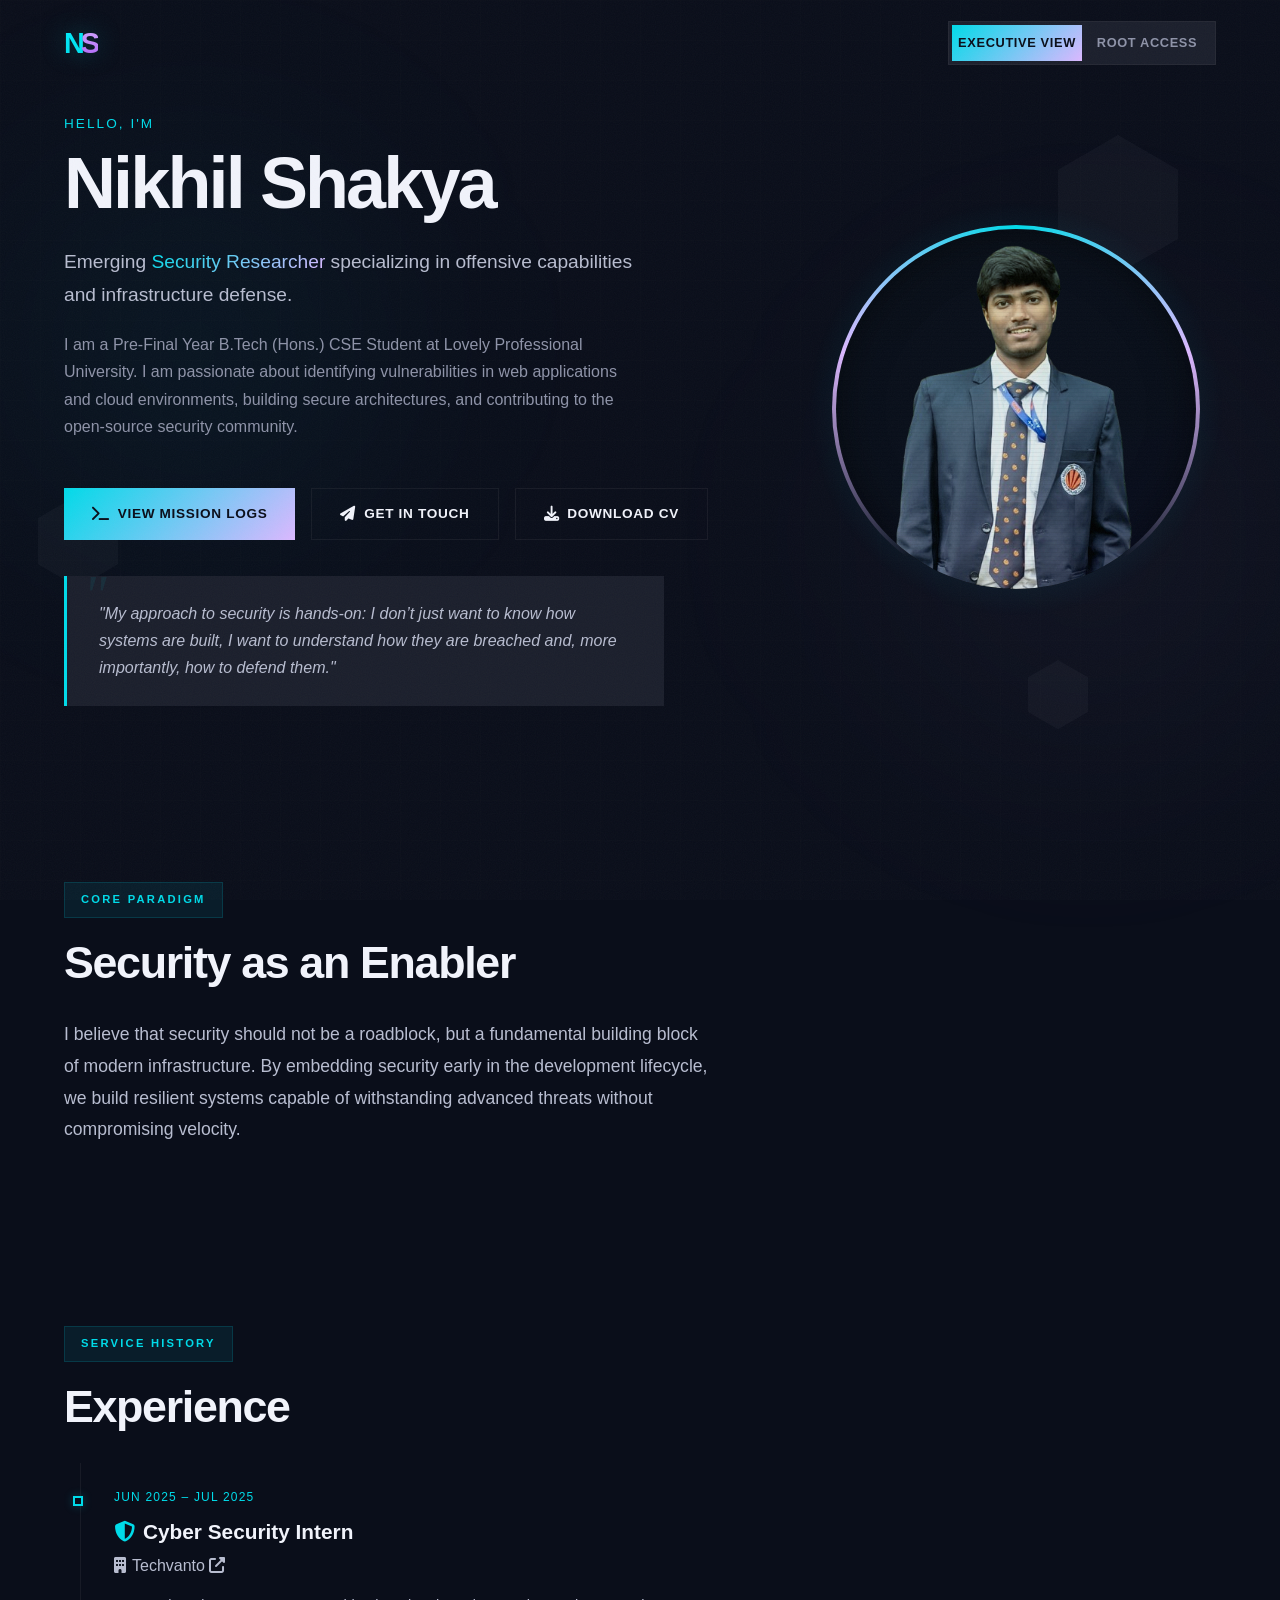
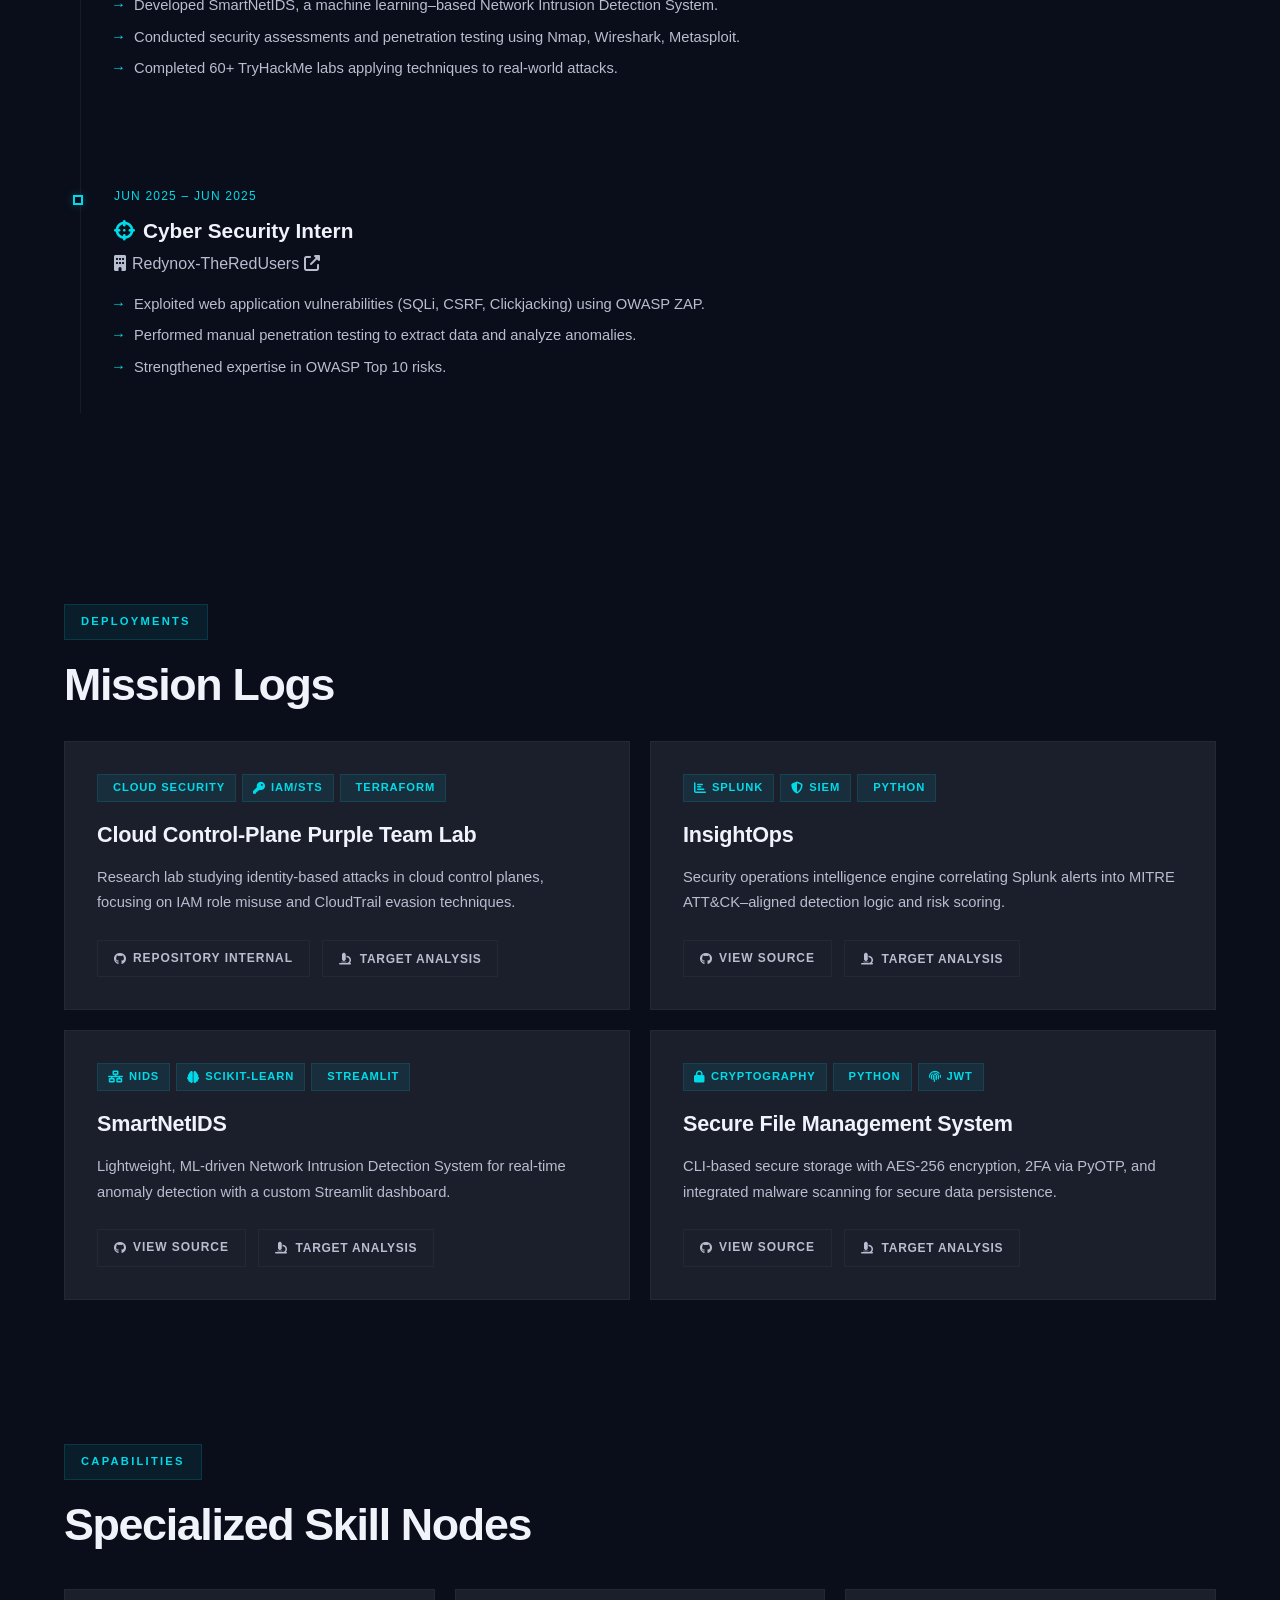
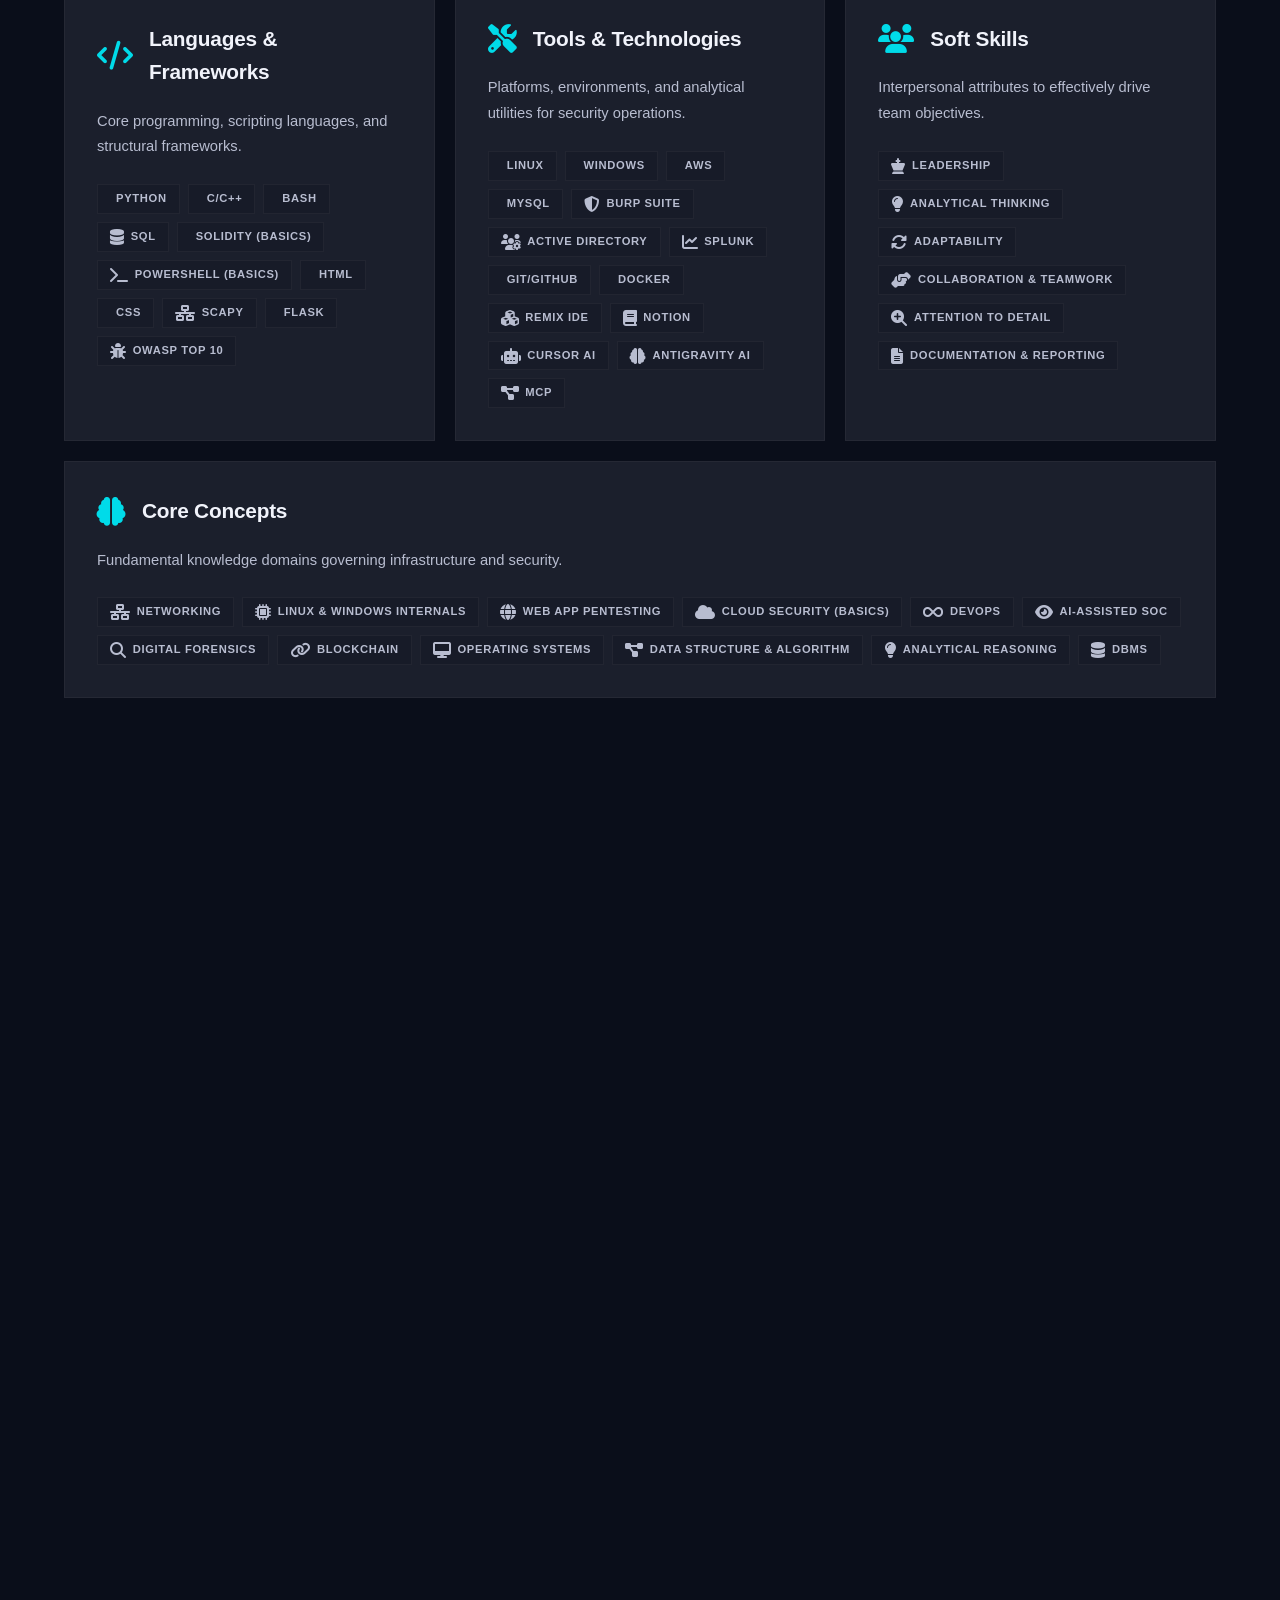
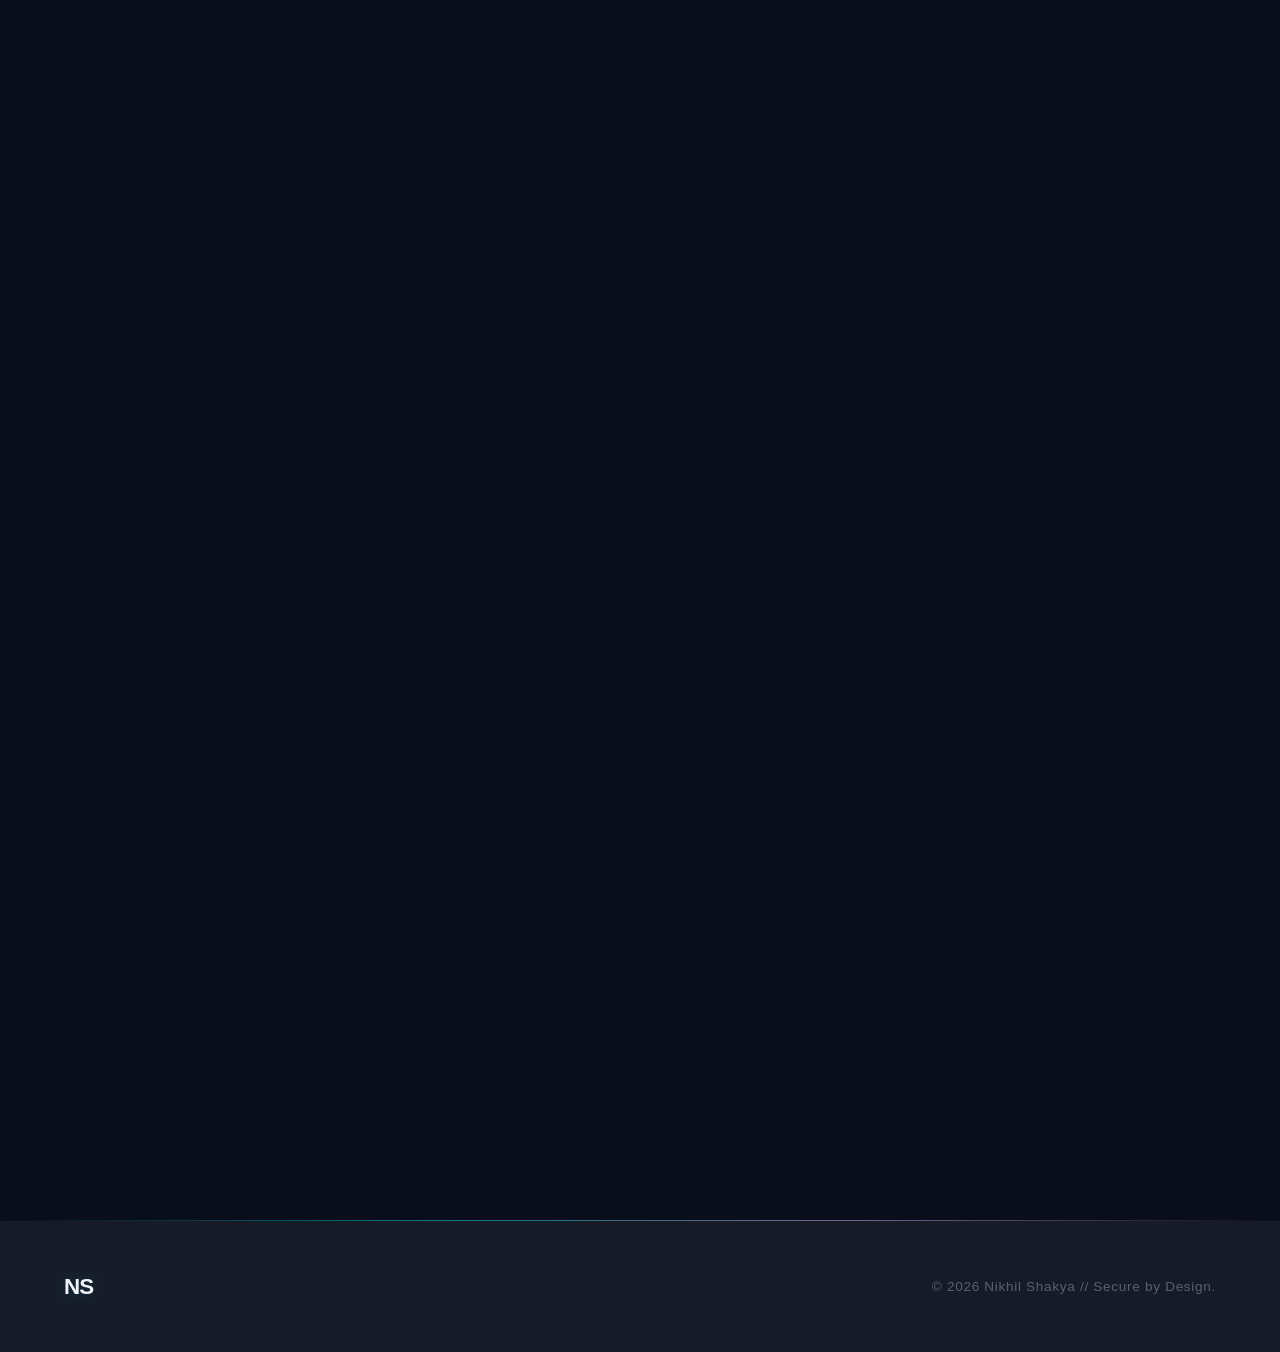
==== commit 2d9f87bd: "More updations on Blogs, Skills and added links as well" ====
--- a/index.html
+++ b/index.html
@@ -174,7 +174,10 @@
                     <div class="timeline-item">
                         <div class="timeline-meta">Jun 2025 – Jul 2025</div>
                         <h3 class="timeline-title"><i class="fas fa-shield-alt" style="color:var(--accent);margin-right:8px;"></i>Cyber Security Intern</h3>
-                        <div class="timeline-org"><i class="fas fa-building" style="margin-right:6px;"></i>Techvanto</div>
+                        <div class="timeline-org">
+                            <i class="fas fa-building" style="margin-right:6px;"></i>Techvanto
+                            <a href="https://drive.google.com/file/d/1yUdSs3dajDZajDphzvTd__sbh4esVZuk/view?usp=sharing" target="_blank" rel="noopener noreferrer" class="cert-link" title="View Certificate"><i class="fas fa-external-link-alt"></i></a>
+                        </div>
                         <ul class="timeline-details">
                             <li>Developed SmartNetIDS, a machine learning–based Network Intrusion Detection System.</li>
                             <li>Conducted security assessments and penetration testing using Nmap, Wireshark,
@@ -185,7 +188,10 @@
                     <div class="timeline-item">
                         <div class="timeline-meta">Jun 2025 – Jun 2025</div>
                         <h3 class="timeline-title"><i class="fas fa-crosshairs" style="color:var(--accent);margin-right:8px;"></i>Cyber Security Intern</h3>
-                        <div class="timeline-org"><i class="fas fa-building" style="margin-right:6px;"></i>Redynox-TheRedUsers</div>
+                        <div class="timeline-org">
+                            <i class="fas fa-building" style="margin-right:6px;"></i>Redynox-TheRedUsers
+                            <a href="https://drive.google.com/file/d/12PnwrMWsGrAhYUzGiEzux3oJd9zllGhy/view?usp=drive_link" target="_blank" rel="noopener noreferrer" class="cert-link" title="View Certificate"><i class="fas fa-external-link-alt"></i></a>
+                        </div>
                         <ul class="timeline-details">
                             <li>Exploited web application vulnerabilities (SQLi, CSRF, Clickjacking) using OWASP ZAP.
                             </li>
@@ -200,9 +206,9 @@
                 <div class="term-output">
                     <span class="cmd-line">root@ns-sec:~$</span> tail -n 10 /var/log/career.log<br>
                     <span class="output-green">[Techvanto]</span> 2025-06: Developed ML-based IDS. Executed pentesting
-                    with Nmap/Metasploit. Completed 60+ THM labs.<br>
+                    with Nmap/Metasploit. Completed 60+ THM labs. <a href="https://drive.google.com/file/d/1yUdSs3dajDZajDphzvTd__sbh4esVZuk/view?usp=sharing" target="_blank" rel="noopener noreferrer" class="term-link">[cert]</a><br>
                     <span class="output-green">[Redynox]</span> 2025-06: Exploited OWASP Top 10 web vulnerabilities
-                    (SQLi, CSRF). Analyzed application security posture.
+                    (SQLi, CSRF). Analyzed application security posture. <a href="https://drive.google.com/file/d/12PnwrMWsGrAhYUzGiEzux3oJd9zllGhy/view?usp=drive_link" target="_blank" rel="noopener noreferrer" class="term-link">[cert]</a>
                 </div>
             </div>
         </section>
@@ -334,45 +340,90 @@
 
             <div class="view-executive">
                 <div class="skills-grid">
-                    <!-- Offensive Security Node -->
+                    <!-- Languages & Frameworks Node -->
                     <div class="card skill-node reveal">
                         <div class="skill-node-header">
-                            <i class="fas fa-biohazard"></i>
-                            <h3>Offensive Ops</h3>
-                        </div>
-                        <p class="skill-node-desc">Specializing in vulnerability research and post-exploitation strategies.</p>
+                            <i class="fas fa-code"></i>
+                            <h3>Languages & Frameworks</h3>
+                        </div>
+                        <p class="skill-node-desc">Core programming, scripting languages, and structural frameworks.</p>
                         <div class="skill-tags">
-                            <span><i class="fas fa-bug"></i> VAPT</span>
-                            <span><i class="fas fa-globe"></i> Web App Sec</span>
-                            <span><i class="fas fa-network-wired"></i> Network Pentesting</span>
-                        </div>
-                    </div>
-
-                    <!-- Cloud & Infrastructure Node -->
+                            <span><i class="devicon-python-plain"></i> Python</span>
+                            <span><i class="devicon-cplusplus-plain"></i> C/C++</span>
+                            <span><i class="devicon-bash-plain"></i> Bash</span>
+                            <span><i class="fas fa-database"></i> SQL</span>
+                            <span><i class="devicon-solidity-plain"></i> Solidity (Basics)</span>
+                            <span><i class="fas fa-terminal"></i> PowerShell (Basics)</span>
+                            <span><i class="devicon-html5-plain"></i> HTML</span>
+                            <span><i class="devicon-css3-plain"></i> CSS</span>
+                            <span><i class="fas fa-network-wired"></i> Scapy</span>
+                            <span><i class="devicon-flask-original"></i> Flask</span>
+                            <span><i class="fas fa-bug"></i> OWASP Top 10</span>
+                        </div>
+                    </div>
+
+                    <!-- Tools & Technologies Node -->
                     <div class="card skill-node reveal">
                         <div class="skill-node-header">
-                            <i class="fas fa-cloud-shield"></i>
-                            <h3>Cloud Defense</h3>
-                        </div>
-                        <p class="skill-node-desc">Focusing on secure cloud migrations and identity access management.</p>
+                            <i class="fas fa-tools"></i>
+                            <h3>Tools & Technologies</h3>
+                        </div>
+                        <p class="skill-node-desc">Platforms, environments, and analytical utilities for security operations.</p>
                         <div class="skill-tags">
-                            <span><i class="devicon-amazonwebservices-plain-wordmark"></i> AWS Sec</span>
-                            <span><i class="fas fa-user-shield"></i> IAM Policy</span>
-                            <span><i class="devicon-linux-plain"></i> Linux Hardening</span>
-                        </div>
-                    </div>
-
-                    <!-- Core Engineering Node -->
+                            <span><i class="devicon-linux-plain"></i> Linux</span>
+                            <span><i class="devicon-windows8-original"></i> Windows</span>
+                            <span><i class="devicon-amazonwebservices-plain-wordmark"></i> AWS</span>
+                            <span><i class="devicon-mysql-plain"></i> MySQL</span>
+                            <span><i class="fas fa-shield-alt"></i> Burp Suite</span>
+                            <span><i class="fas fa-users-cog"></i> Active Directory</span>
+                            <span><i class="fas fa-chart-line"></i> Splunk</span>
+                            <span><i class="devicon-git-plain"></i> Git/GitHub</span>
+                            <span><i class="devicon-docker-plain"></i> Docker</span>
+                            <span><i class="fas fa-cubes"></i> Remix IDE</span>
+                            <span><i class="fas fa-book"></i> Notion</span>
+                            <span><i class="fas fa-robot"></i> Cursor AI</span>
+                            <span><i class="fas fa-brain"></i> Antigravity AI</span>
+                            <span><i class="fas fa-project-diagram"></i> MCP</span>
+                        </div>
+                    </div>
+
+                    <!-- Soft Skills Node -->
                     <div class="card skill-node reveal">
                         <div class="skill-node-header">
-                            <i class="fas fa-code-branch"></i>
-                            <h3>Core Systems</h3>
-                        </div>
-                        <p class="skill-node-desc">Building resilient systems with security baked into the lifecycle.</p>
+                            <i class="fas fa-users"></i>
+                            <h3>Soft Skills</h3>
+                        </div>
+                        <p class="skill-node-desc">Interpersonal attributes to effectively drive team objectives.</p>
                         <div class="skill-tags">
-                            <span><i class="devicon-python-plain"></i> Python</span>
+                            <span><i class="fas fa-chess-king"></i> Leadership</span>
+                            <span><i class="fas fa-lightbulb"></i> Analytical Thinking</span>
+                            <span><i class="fas fa-sync-alt"></i> Adaptability</span>
+                            <span><i class="fas fa-hands-helping"></i> Collaboration & Teamwork</span>
+                            <span><i class="fas fa-search-plus"></i> Attention to Detail</span>
+                            <span><i class="fas fa-file-alt"></i> Documentation & Reporting</span>
+                        </div>
+                    </div>
+
+                    <!-- Core Concepts Node -->
+                    <div class="card skill-node reveal" style="grid-column: 1 / -1;">
+                        <div class="skill-node-header">
+                            <i class="fas fa-brain"></i>
+                            <h3>Core Concepts</h3>
+                        </div>
+                        <p class="skill-node-desc">Fundamental knowledge domains governing infrastructure and security.</p>
+                        <div class="skill-tags">
+                            <span><i class="fas fa-network-wired"></i> Networking</span>
+                            <span><i class="fas fa-microchip"></i> Linux & Windows Internals</span>
+                            <span><i class="fas fa-globe"></i> Web App Pentesting</span>
+                            <span><i class="fas fa-cloud"></i> Cloud Security (Basics)</span>
+                            <span><i class="fas fa-infinity"></i> DevOps</span>
+                            <span><i class="fas fa-eye"></i> AI-Assisted SOC</span>
+                            <span><i class="fas fa-search"></i> Digital Forensics</span>
                             <span><i class="fas fa-link"></i> Blockchain</span>
-                            <span><i class="devicon-git-plain"></i> GitOps</span>
+                            <span><i class="fas fa-desktop"></i> Operating Systems</span>
+                            <span><i class="fas fa-project-diagram"></i> Data Structure & Algorithm</span>
+                            <span><i class="fas fa-lightbulb"></i> Analytical Reasoning</span>
+                            <span><i class="fas fa-database"></i> DBMS</span>
                         </div>
                     </div>
                 </div>
@@ -382,19 +433,57 @@
                 <div class="terminal-block">
                     <div class="term-header">
                         <span class="dot red"></span><span class="dot yellow"></span><span class="dot green"></span>
-                        <span class="term-title">nmap -sV -p- nikhil.local</span>
-                    </div>
-                    <div class="term-body" data-typewriter>
-                        Starting Nmap 7.93...
-                        Host is UP (0.00013s latency).
-                        PORT   STATE SERVICE   VERSION
-                        22/tcp open  ssh       Scripting / Automation
-                        80/tcp open  http      Web Pentesting / OWASP
-                        443/tcp open https     Applied Crypto / TLS
-                        3306/tcp open mysql     SQL Sec / Integration
-                        8080/tcp open proxy     Burp Suite / Metasploit
-                        9090/tcp open cloud     AWS / IAM / Splunk
-                        Nmap done: 1 IP address scanned in 1.42s</div>
+                        <span class="term-title">./core_dump --module skills</span>
+                    </div>
+                    <div class="term-body" data-typewriter>Initiating memory dump... 100%<br><br>
+                        <span class="output-green">[+] Languages & Platforms:</span><br>
+                        Python, C/C++, Bash, SQL, Solidity, PowerShell, HTML/CSS, Scapy, Flask, OWASP Top 10<br><br>
+                        <span class="output-green">[+] Utilities & Tooling:</span><br>
+                        Linux, Windows, AWS, MySQL, Burp Suite, Active Directory, Splunk, Git/GitHub, Docker, Remix IDE, Notion, Cursor AI, Antigravity AI, MCP<br><br>
+                        <span class="output-green">[+] Soft Skills:</span><br>
+                        Leadership, Analytical Thinking, Adaptability, Collaboration & Teamwork, Attention to Detail, Documentation & Reporting<br><br>
+                        <span class="output-green">[+] Knowledge Domains:</span><br>
+                        Networking, Internals, Web App Pentesting, Cloud Security, DevOps, AI-Assisted SOC, Digital Forensics, Blockchain, OS, DSA, DBMS<br><br>
+                        <span class="output-green">> sys.metrics recorded. EOF reached.</span></div>
+                </div>
+            </div>
+        </section>
+
+        <!-- Blogs & Writeups Section -->
+        <section id="blogs" class="section scroll-reveal">
+            <div class="section-label">Field Reports</div>
+            <h2 class="section-title">Blogs & Writeups</h2>
+
+            <div class="view-executive">
+                <div class="blog-grid">
+                    <!-- Blog 1 -->
+                    <a href="https://medium.com/@nikhilshakya0905/i-built-a-hacking-lab-on-my-pc-heres-how-you-can-too-d81c2e37222e" target="_blank" rel="noopener noreferrer" class="blog-card reveal">
+                        <div class="blog-date"><i class="fas fa-calendar-alt" style="margin-right:4px;"></i> Mar 25, 2026</div>
+                        <div class="blog-title">I Built a Hacking Lab on My PC. Here's How You Can Too.</div>
+                        <span class="blog-read-more">Read on Medium <i class="fas fa-arrow-right"></i></span>
+                    </a>
+
+                    <!-- Blog 2 -->
+                    <a href="https://medium.com/@nikhilshakya0905/i-spent-a-month-building-an-ai-assisted-soc-platform-from-scratch-9dcd1a45ae3b" target="_blank" rel="noopener noreferrer" class="blog-card reveal">
+                        <div class="blog-date"><i class="fas fa-calendar-alt" style="margin-right:4px;"></i> Mar 10, 2026</div>
+                        <div class="blog-title">I Spent a Month Building an AI-Assisted SOC Platform From Scratch</div>
+                        <span class="blog-read-more">Read on Medium <i class="fas fa-arrow-right"></i></span>
+                    </a>
+                </div>
+
+                <div class="blog-cta">
+                    <a href="https://medium.com/@nikhilshakya0905" target="_blank" rel="noopener noreferrer">
+                        For more blogs, visit my Medium <i class="fa-brands fa-medium"></i>
+                    </a>
+                </div>
+            </div>
+
+            <div class="view-root">
+                <div class="term-output">
+                    <span class="cmd-line">root@ns-sec:~$</span> ls -la /var/log/field-reports/<br>
+                    <span class="output-green">drwxr-xr-x</span>  nikhil  staff  [2026-03-25]  <a href="https://medium.com/@nikhilshakya0905/i-built-a-hacking-lab-on-my-pc-heres-how-you-can-too-d81c2e37222e" target="_blank" rel="noopener noreferrer" class="term-link">I-Built-a-Hacking-Lab-on-My-PC.md</a><br>
+                    <span class="output-green">drwxr-xr-x</span>  nikhil  staff  [2026-03-10]  <a href="https://medium.com/@nikhilshakya0905/i-spent-a-month-building-an-ai-assisted-soc-platform-from-scratch-9dcd1a45ae3b" target="_blank" rel="noopener noreferrer" class="term-link">AI-Assisted-SOC-Platform-From-Scratch.md</a><br><br>
+                    > Full archive: <a href="https://medium.com/@nikhilshakya0905" target="_blank" rel="noopener noreferrer" class="term-link">medium.com/@nikhilshakya0905</a>
                 </div>
             </div>
         </section>
@@ -416,9 +505,9 @@
                                     Cybersecurity &amp; Blockchain<br>CGPA: 8.66</span>
                             </li>
                             <li style="margin-top:12px;">
-                                <strong><i class="fas fa-school" style="margin-right:6px;"></i>Kendriya Vidyalaya 3BRD</strong><br>
-                                <span style="font-size:0.9rem; color:var(--text-secondary);">Intermediate - PCM with
-                                    CS<br>Percentage: 86%</span>
+                                <strong><i class="fas fa-school" style="margin-right:6px;"></i>Kendriya Vidyalaya 3BRD, Air Force Station, Chandigarh</strong><br>
+                                <span style="font-size:0.9rem; color:var(--text-secondary);">Intermediate - PCM with CS<br>Percentage: 86%</span><br>
+                                <span style="font-size:0.9rem; color:var(--text-secondary); display:block; margin-top:6px;">High School<br>Percentage: 93.6%</span>
                             </li>
                         </ul>
                     </div>
@@ -429,7 +518,9 @@
                             => Status: ACTIVE<br>
                             => Hash_Score: 8.66<br><br>
                             [KV] Intermediate PCM<br>
-                            => Status: VERIFIED (86%)
+                            => Status: VERIFIED (86%)<br><br>
+                            [KV] High School<br>
+                            => Status: VERIFIED (93.6%)
                         </div>
                     </div>
                 </div>
@@ -439,21 +530,22 @@
                     <div class="view-executive">
                         <h3><i class="fas fa-certificate" style="color:var(--accent);margin-right:8px;"></i>Certifications</h3>
                         <ul class="simple-list">
-                            <li><i class="fas fa-search" style="color:var(--accent);margin-right:6px;"></i>Certified Digital Forensic Investigator | QuickHeal</li>
-                            <li><i class="fas fa-shield-alt" style="color:var(--accent);margin-right:6px;"></i>Certified Blue Team Practitioner (CBTP) | SecOps Group</li>
-                            <li><i class="fas fa-network-wired" style="color:var(--accent);margin-right:6px;"></i>Certified Network Security Practitioner (CNSP) | SecOps Group</li>
-                            <li><i class="fas fa-server" style="color:var(--accent);margin-right:6px;"></i>Network+ Certification | CompTIA</li>
-                            <li><i class="fas fa-flag" style="color:var(--accent);margin-right:6px;"></i>Cyber Security 101 | TryHackMe</li>
+                            <li><i class="fas fa-search" style="color:var(--accent);margin-right:6px;"></i><a href="https://drive.google.com/drive/folders/1rrJnL9IyOJCzG4-9My6ZG50Py_k2mFi4?usp=sharing" target="_blank" rel="noopener noreferrer">Certified Digital Forensic Investigator | QuickHeal <i class="fas fa-external-link-alt" style="font-size:0.8em; margin-left:4px; opacity:0.7;"></i></a></li>
+                            <li><i class="fas fa-shield-alt" style="color:var(--accent);margin-right:6px;"></i><a href="https://drive.google.com/drive/folders/1RtewU-_aSVtsEof13CIZ0Xr9Wm0Y48bZ?usp=sharing" target="_blank" rel="noopener noreferrer">Certified Blue Team Practitioner (CBTP) | SecOps Group <i class="fas fa-external-link-alt" style="font-size:0.8em; margin-left:4px; opacity:0.7;"></i></a></li>
+                            <li><i class="fas fa-network-wired" style="color:var(--accent);margin-right:6px;"></i><a href="https://drive.google.com/drive/folders/1RtewU-_aSVtsEof13CIZ0Xr9Wm0Y48bZ?usp=sharing" target="_blank" rel="noopener noreferrer">Certified Network Security Practitioner (CNSP) | SecOps Group <i class="fas fa-external-link-alt" style="font-size:0.8em; margin-left:4px; opacity:0.7;"></i></a></li>
+                            <li><i class="fas fa-server" style="color:var(--accent);margin-right:6px;"></i><a href="https://drive.google.com/drive/folders/17aXrWGKZiW_0gv9EEl3GBWKzyawQjdaK?usp=sharing" target="_blank" rel="noopener noreferrer">Network+ Certification | CompTIA <i class="fas fa-external-link-alt" style="font-size:0.8em; margin-left:4px; opacity:0.7;"></i></a></li>
+                            <li><i class="fas fa-shield-alt" style="color:var(--accent);margin-right:6px;"></i><a href="https://drive.google.com/drive/folders/17aXrWGKZiW_0gv9EEl3GBWKzyawQjdaK?usp=sharing" target="_blank" rel="noopener noreferrer">Security+ Certification | CompTIA <i class="fas fa-external-link-alt" style="font-size:0.8em; margin-left:4px; opacity:0.7;"></i></a></li>
                         </ul>
                     </div>
                     <div class="view-root">
                         <h3>sys.certs</h3>
                         <div class="term-output small">
                             Importing trust anchors...<br>
-                            - root_CDFI: QuickHeal (Trusted)<br>
-                            - root_CBTP: SecOps (Trusted)<br>
-                            - root_CNSP: SecOps (Trusted)<br>
-                            - root_Network+: CompTIA (Trusted)<br>
+                            - root_CDFI: QuickHeal (<a href="https://drive.google.com/drive/folders/1rrJnL9IyOJCzG4-9My6ZG50Py_k2mFi4?usp=sharing" target="_blank" rel="noopener noreferrer" class="term-link">Trusted</a>)<br>
+                            - root_CBTP: SecOps (<a href="https://drive.google.com/drive/folders/1RtewU-_aSVtsEof13CIZ0Xr9Wm0Y48bZ?usp=sharing" target="_blank" rel="noopener noreferrer" class="term-link">Trusted</a>)<br>
+                            - root_CNSP: SecOps (<a href="https://drive.google.com/drive/folders/1RtewU-_aSVtsEof13CIZ0Xr9Wm0Y48bZ?usp=sharing" target="_blank" rel="noopener noreferrer" class="term-link">Trusted</a>)<br>
+                            - root_Network+: CompTIA (<a href="https://drive.google.com/drive/folders/17aXrWGKZiW_0gv9EEl3GBWKzyawQjdaK?usp=sharing" target="_blank" rel="noopener noreferrer" class="term-link">Trusted</a>)<br>
+                            - root_Security+: CompTIA (<a href="https://drive.google.com/drive/folders/17aXrWGKZiW_0gv9EEl3GBWKzyawQjdaK?usp=sharing" target="_blank" rel="noopener noreferrer" class="term-link">Trusted</a>)<br>
                             Digital signatures valid.
                         </div>
                     </div>
@@ -520,7 +612,6 @@
                     > <span class="output-green">Status: OPEN_FOR_OPS</span><br>
                     > <a href="mailto:nikhilshakya0905@gmail.com" class="output-green">[ initiate SMTP payload :
                         nikhilshakya0905@gmail.com ]</a><br>
-                    > <a href="tel:+919872408318" class="output-green">[ initiate voice comms: +91-9872408318 ]</a><br>
                     > <a href="https://github.com/Nikhil0905/" class="output-green">[ clone remote repository ]</a>
                 </div>
             </div>
--- a/style.css
+++ b/style.css
@@ -444,8 +444,11 @@
 .hero-visual { flex: 0 0 400px; display: flex; justify-content: center; align-items: center; }
 
 @media (max-width: 1024px) {
-    .hero { flex-direction: column; text-align: left; justify-content: center; }
-    .hero-visual { display: none; }
+    .hero { flex-direction: column-reverse; text-align: center; justify-content: center; margin-top: 20px; }
+    .hero-content { display: flex; flex-direction: column; align-items: center; }
+    .hero-actions { justify-content: center; }
+    .hero-quote { margin: 0 auto 36px auto; }
+    .hero-visual { flex: 0 0 auto; display: flex; justify-content: center; margin-bottom: 24px; }
 }
 
 /* Cyber Portrait — Container with animated ring */
@@ -453,7 +456,7 @@
     position: relative; width: 360px; height: 360px;
     border-radius: 50%; overflow: visible;
     perspective: 1000px;
-    transition: transform 0.3s ease-out;
+    transition: transform 0.3s ease-out, width 0.3s, height 0.3s;
     transform: rotateX(var(--rx, 0deg)) rotateY(var(--ry, 0deg));
     transform-style: preserve-3d;
 }
@@ -729,6 +732,7 @@
     .grid { grid-template-columns: 1fr; }
     .grid--bento { grid-template-columns: 1fr; }
     .card-wide, .card-tall { grid-column: span 1; grid-row: span 1; }
+    .card { padding: 24px; }
 }
 
 .card {
@@ -903,6 +907,106 @@
 
 
 /* ═══════════════════════════════════════════════════════════════
+   BLOG / WRITEUPS
+   ═══════════════════════════════════════════════════════════════ */
+
+.blog-grid {
+    display: grid;
+    grid-template-columns: repeat(auto-fit, minmax(300px, 1fr));
+    gap: 20px;
+    margin-top: 40px;
+}
+
+.blog-card {
+    background: var(--bg-card);
+    border: 1px solid var(--border);
+    border-radius: 0;
+    padding: 32px;
+    position: relative;
+    transition: all 0.4s cubic-bezier(0.16, 1, 0.3, 1);
+    text-decoration: none;
+    display: block;
+    color: inherit;
+}
+.blog-card::before {
+    content: ''; position: absolute; inset: -1px;
+    background: var(--border-gradient); border-radius: 0;
+    z-index: -1; opacity: 0; transition: opacity 0.4s ease;
+}
+.blog-card::after {
+    content: ''; position: absolute; inset: 0;
+    background: var(--bg-card); border-radius: 0; z-index: -1;
+}
+.blog-card:hover { transform: translateY(-4px); box-shadow: var(--shadow-hover); }
+.blog-card:hover::before { opacity: 1; }
+.blog-card > * { position: relative; z-index: 1; }
+
+.blog-date {
+    font-family: var(--font-label);
+    font-size: 0.72rem;
+    letter-spacing: 0.12em;
+    text-transform: uppercase;
+    color: var(--accent);
+    margin-bottom: 12px;
+    display: flex;
+    align-items: center;
+    gap: 8px;
+}
+.blog-date::before {
+    content: '';
+    display: inline-block;
+    width: 20px; height: 1px;
+    background: var(--accent);
+}
+
+.blog-title {
+    font-size: 1.15rem;
+    font-weight: 700;
+    color: var(--text);
+    line-height: 1.5;
+    margin-bottom: 16px;
+    letter-spacing: -0.01em;
+}
+
+.blog-read-more {
+    font-family: var(--font-label);
+    font-size: 0.75rem;
+    letter-spacing: 0.08em;
+    text-transform: uppercase;
+    color: var(--accent);
+    display: inline-flex;
+    align-items: center;
+    gap: 6px;
+    transition: gap 0.3s ease;
+}
+.blog-card:hover .blog-read-more { gap: 10px; }
+
+.blog-cta {
+    text-align: center;
+    margin-top: 32px;
+}
+.blog-cta a {
+    font-family: var(--font-label);
+    font-size: 0.85rem;
+    letter-spacing: 0.06em;
+    color: var(--text-secondary);
+    text-decoration: none;
+    border-bottom: 1px dashed var(--border);
+    padding-bottom: 2px;
+    transition: all 0.2s ease;
+}
+.blog-cta a:hover {
+    color: var(--accent);
+    border-color: var(--accent);
+}
+.blog-cta a i { margin-left: 6px; }
+
+@media (max-width: 768px) {
+    .blog-card { padding: 24px; }
+}
+
+
+/* ═══════════════════════════════════════════════════════════════
    TIMELINE (Experience)
    ═══════════════════════════════════════════════════════════════ */
 
@@ -953,6 +1057,13 @@
     content: '▸'; position: absolute; left: 0; color: var(--accent);
     font-family: var(--font-mono);
 }
+.simple-list li a {
+    transition: color 0.2s ease, text-shadow 0.2s ease;
+}
+.simple-list li a:hover {
+    color: var(--accent);
+    text-shadow: var(--accent-bloom);
+}
 
 
 /* ═══════════════════════════════════════════════════════════════
@@ -972,6 +1083,19 @@
 .cmd-line { color: var(--text); }
 .output-green { color: var(--accent); }
 .output-red { color: #ff003c; }
+
+.term-link {
+    color: var(--accent);
+    text-decoration: underline;
+    text-decoration-style: dotted;
+    text-underline-offset: 4px;
+    transition: all 0.2s;
+}
+.term-link:hover {
+    background: var(--accent);
+    color: var(--bg-deepest);
+    text-decoration: none;
+}
 
 
 /* ═══════════════════════════════════════════════════════════════
@@ -1133,9 +1257,11 @@
     .toggle-label { width: 200px; }
     .hero-title { font-size: 2.8rem; }
     .section-title { font-size: 2rem; }
-    .terminal-window { height: 80vh; }
+    .terminal-window { height: 80vh; max-width: 95%; }
     .hero-actions { flex-direction: column; gap: 12px; }
     .section { padding: 56px 0; }
+    .cyber-portrait { width: 260px; height: 260px; }
+    .nav-links { display: none; } /* Hide text links on very small screens, keep icons or just simplify */
 }
 
 @media (max-width: 480px) {
@@ -1144,6 +1270,8 @@
     .nav-controls { gap: 8px; }
     .toggle-label { width: 160px; }
     .toggle-text { font-size: 0.65rem; }
+    .cyber-portrait { width: 220px; height: 220px; }
+    .card { padding: 20px; }
 }
 
 
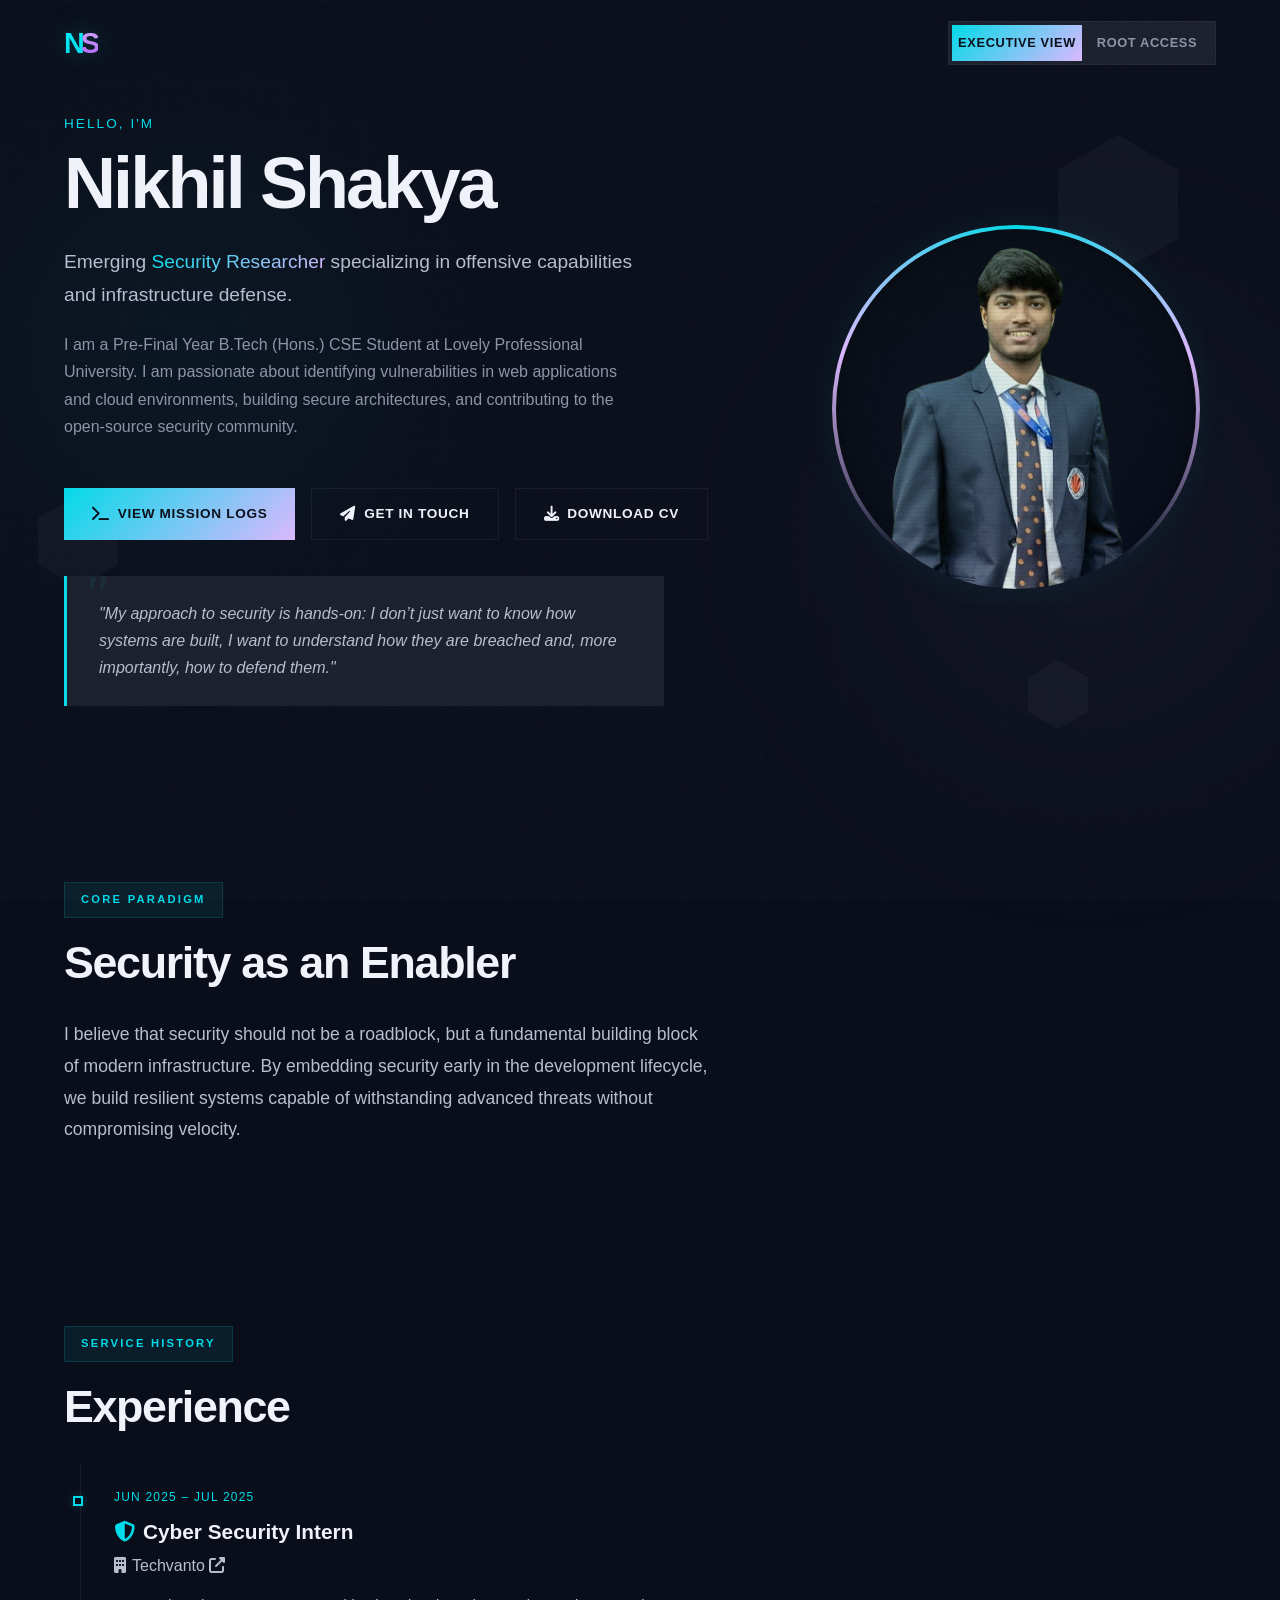
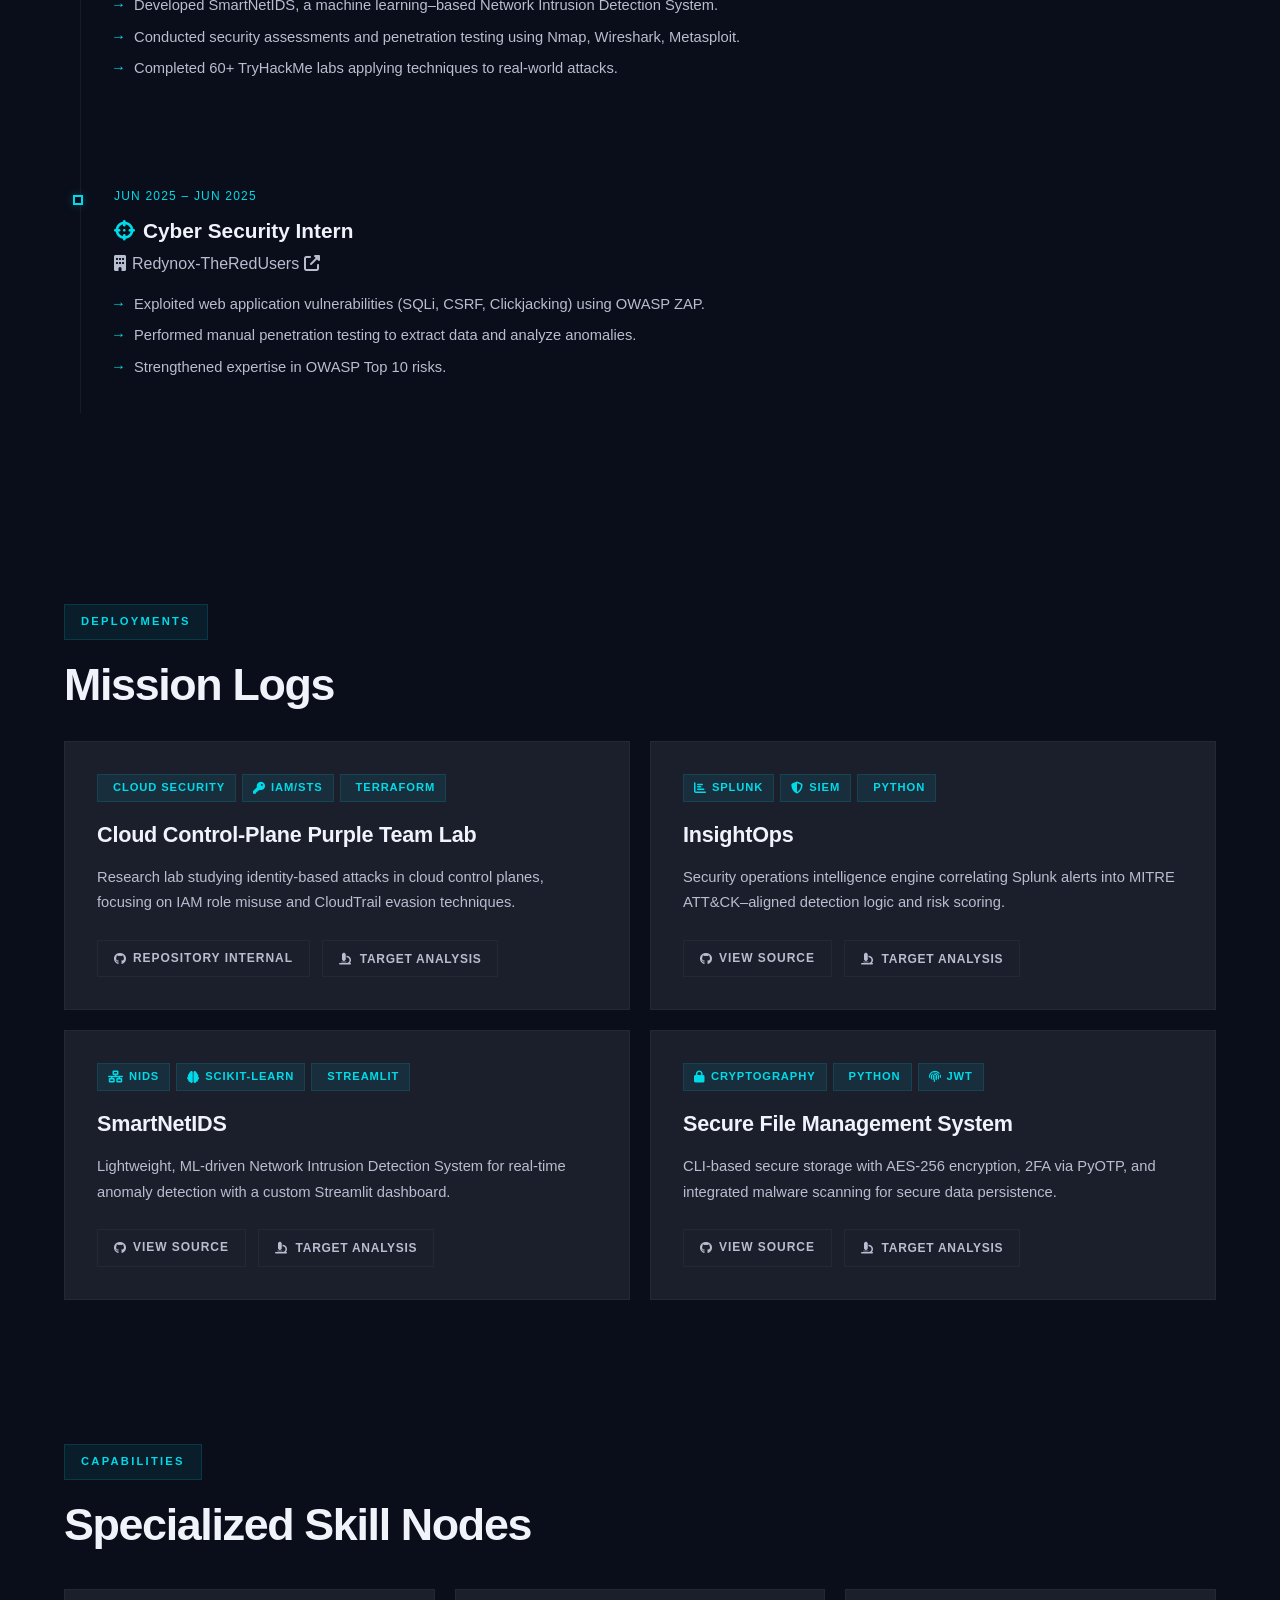
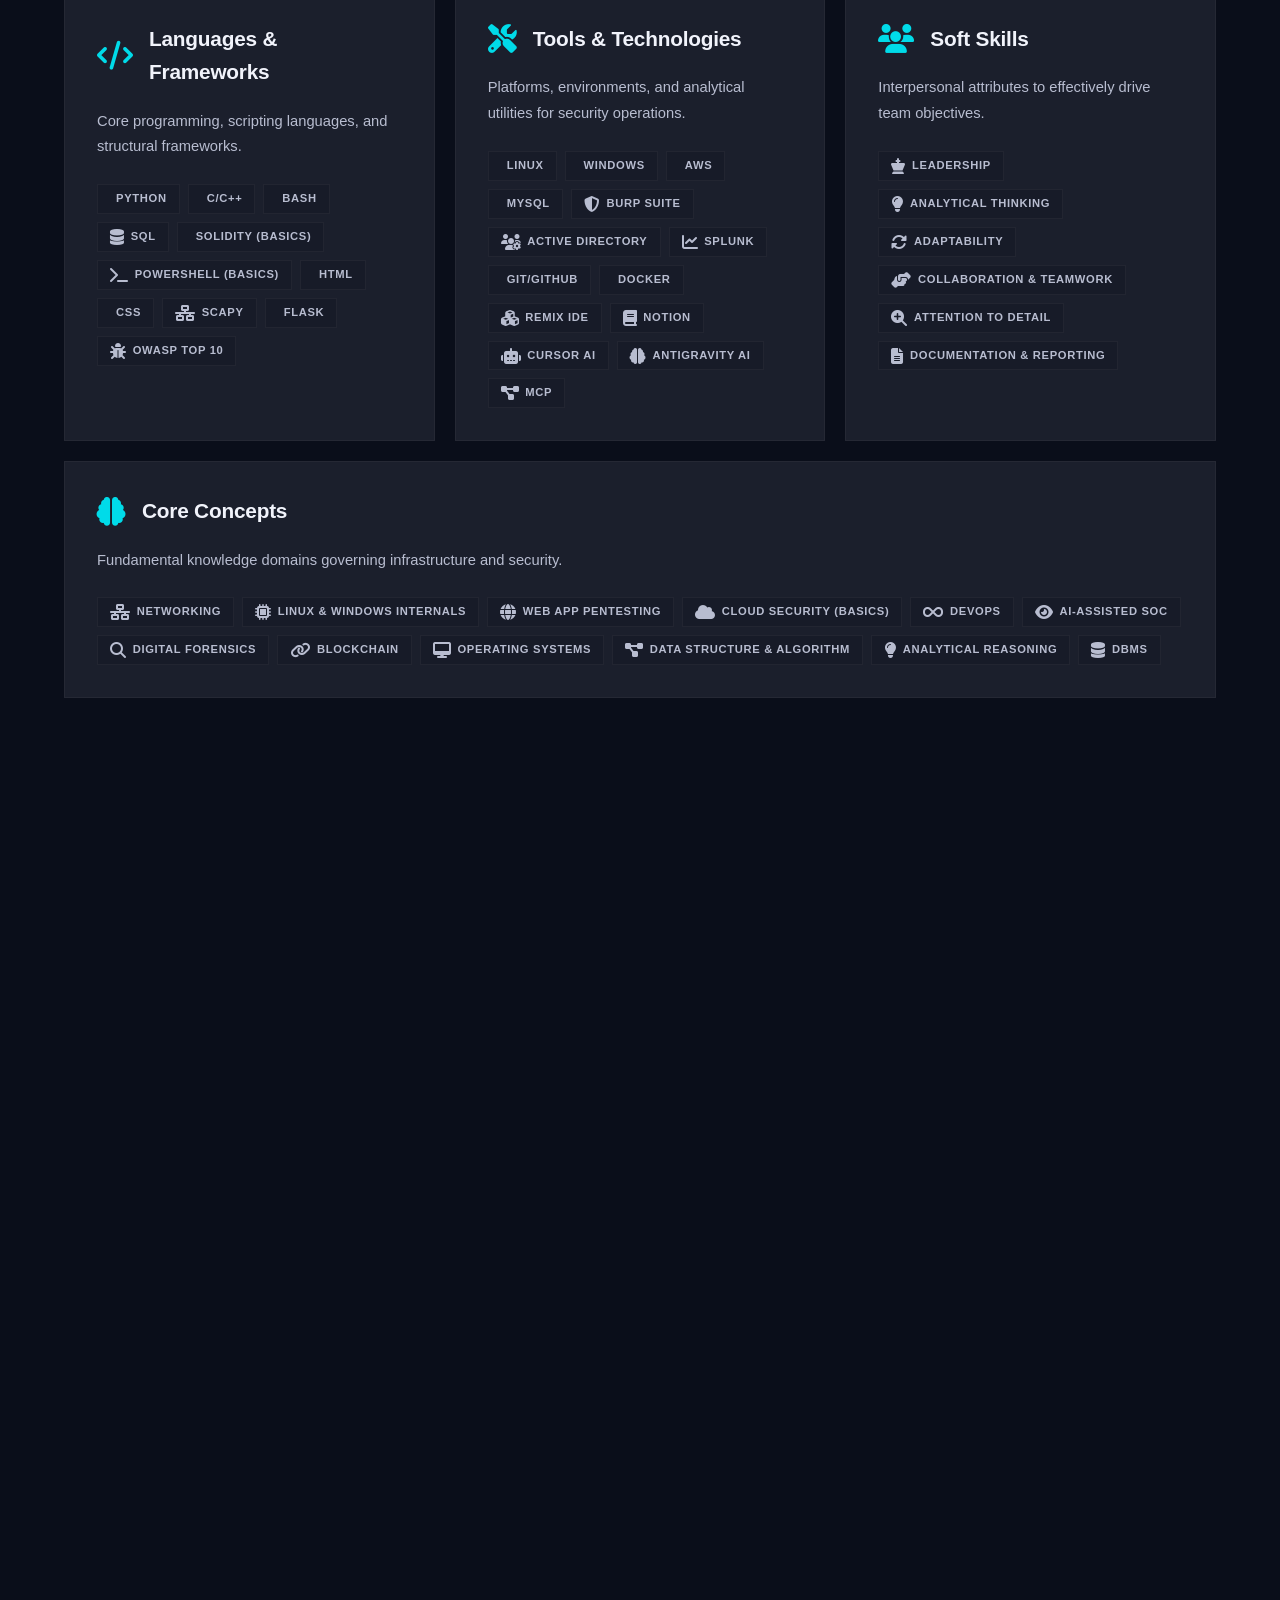
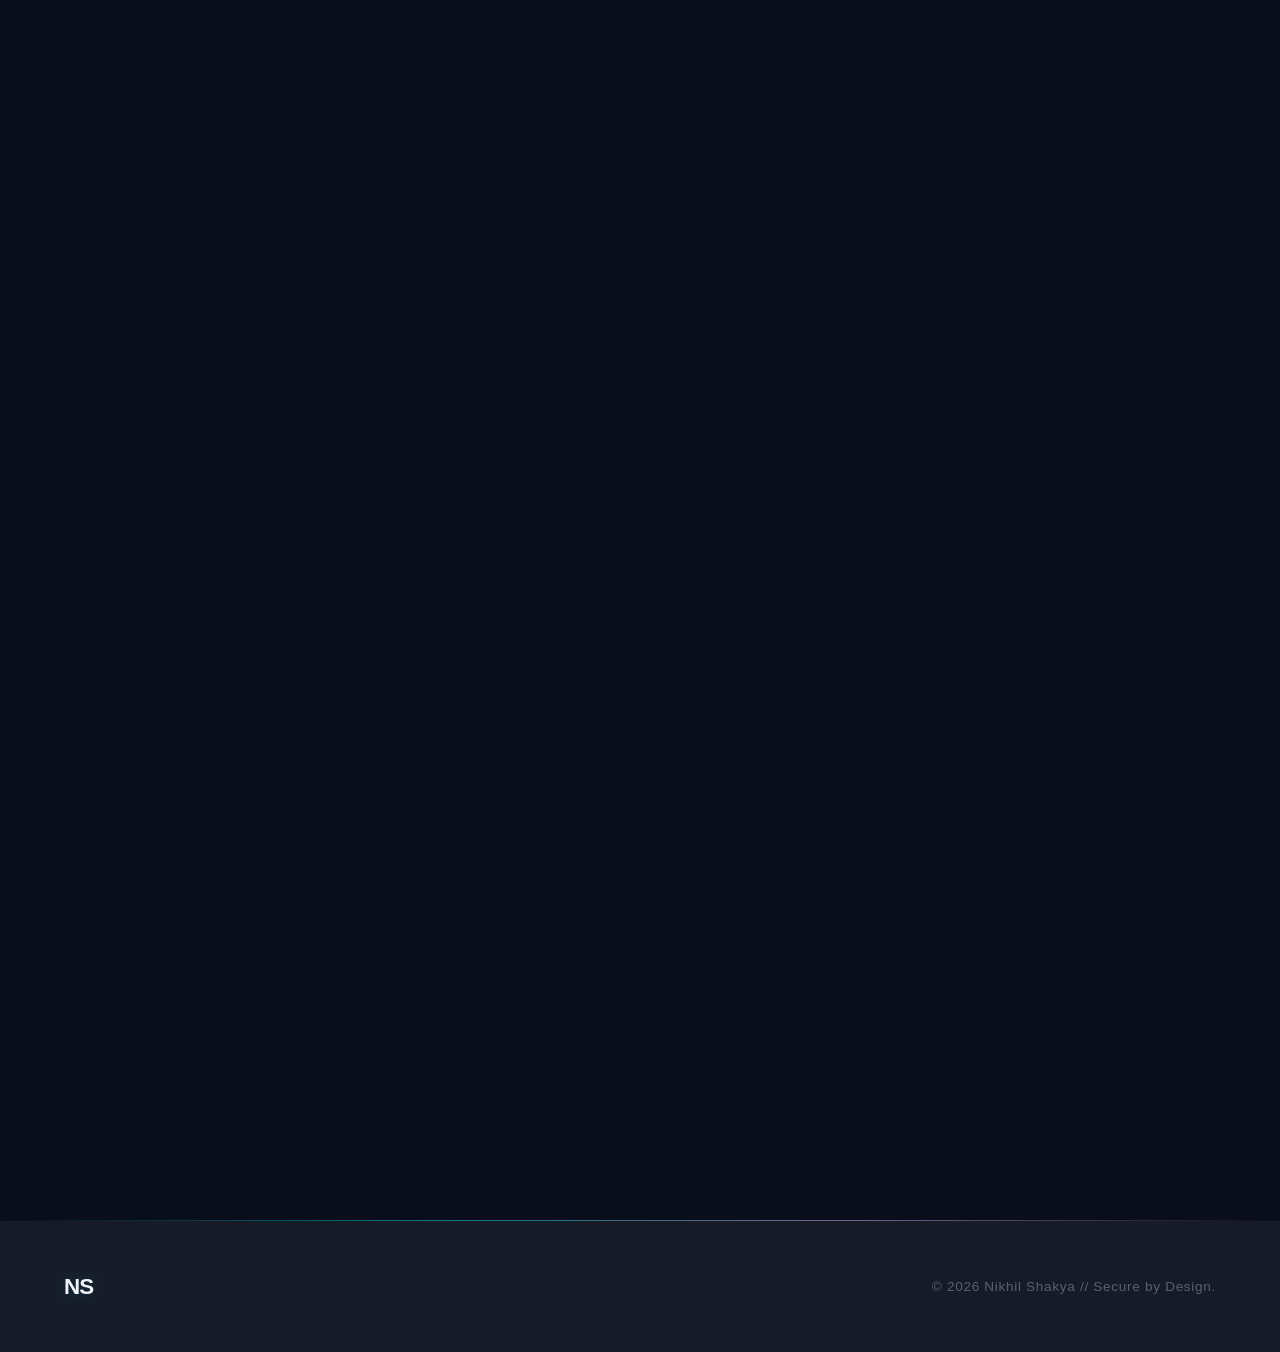
==== commit 869ba1ff: "Update index.html" ====
--- a/index.html
+++ b/index.html
@@ -502,7 +502,7 @@
                             <li>
                                 <strong><i class="fas fa-university" style="margin-right:6px;"></i>Lovely Professional University</strong><br>
                                 <span style="font-size:0.9rem; color:var(--text-secondary);">B.Tech (Hons.) CSE -
-                                    Cybersecurity &amp; Blockchain<br>CGPA: 8.66</span>
+                                    Cybersecurity &amp; Blockchain<br>CGPA: 8.70</span>
                             </li>
                             <li style="margin-top:12px;">
                                 <strong><i class="fas fa-school" style="margin-right:6px;"></i>Kendriya Vidyalaya 3BRD, Air Force Station, Chandigarh</strong><br>
@@ -516,7 +516,7 @@
                         <div class="term-output small">
                             [LPU] B.Tech CSE sec/blockchain<br>
                             => Status: ACTIVE<br>
-                            => Hash_Score: 8.66<br><br>
+                            => Hash_Score: 8.70<br><br>
                             [KV] Intermediate PCM<br>
                             => Status: VERIFIED (86%)<br><br>
                             [KV] High School<br>
@@ -658,4 +658,4 @@
     <!-- <a href="/admin-portal.html" style="display:none;" rel="nofollow">Admin Portal</a> -->
 </body>
 
-</html>+</html>
